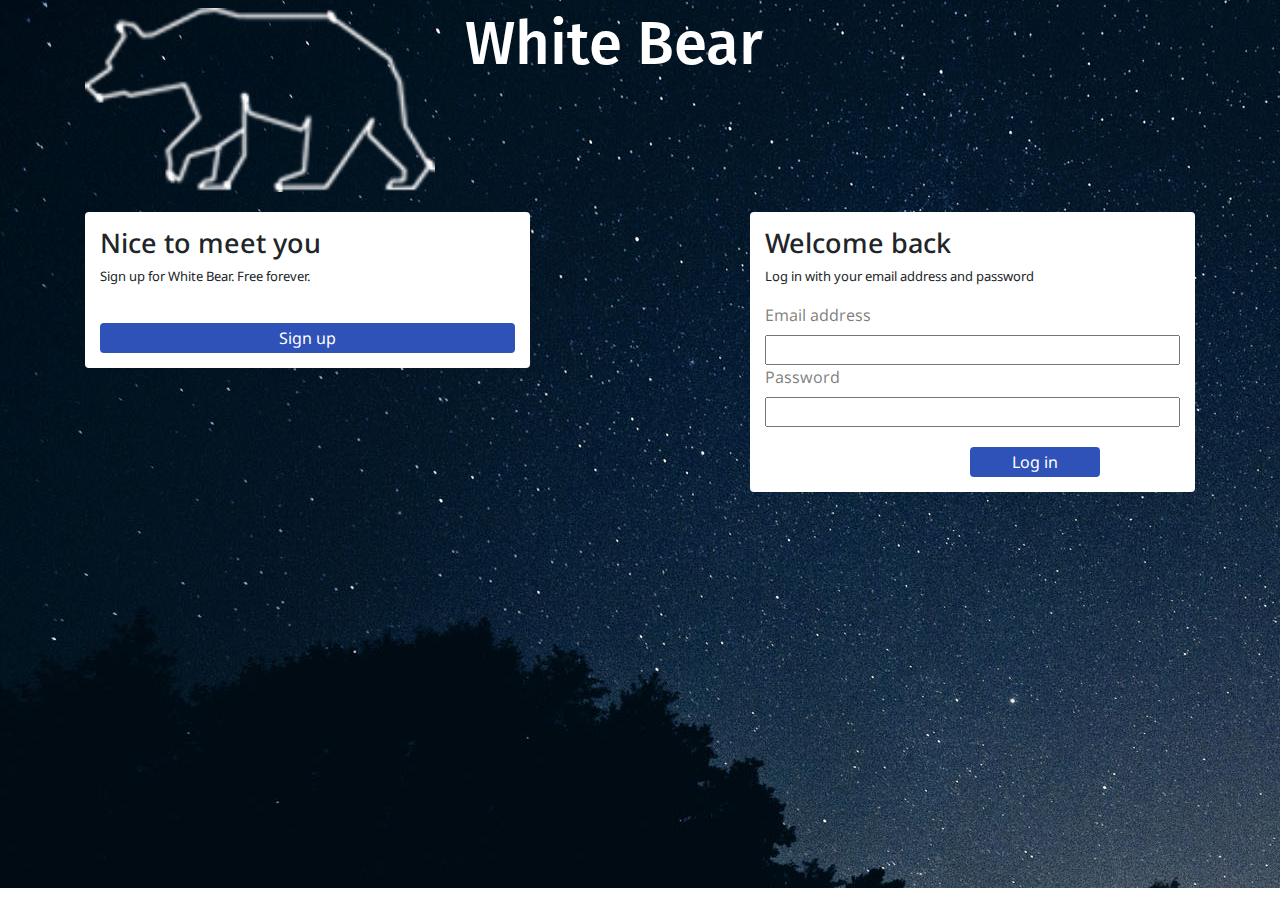
==== index.html @ d2edbe1b "initial commit" ====
<!DOCTYPE html>
<html lang="en">
  <head>
    <meta charset="UTF-8" />
    <meta name="viewport" content="width=device-width, initial-scale=1.0" />
    <title>White Bear</title>
    <link
      href="https://fonts.googleapis.com/css2?family=Fira+Sans:wght@500&family=Noto+Sans:wght@400;700&family=Noto+Serif&display=swap"
      rel="stylesheet"
    />
    <link rel="stylesheet" href="./style/dist.css" />
  </head>
  <body>
    <div id="landingContainer">
      <div class="container">
        <div class="row header mt-3">
          <img
            style="margin-top: 20px;"
            class="col-4"
            src="./assets/branding/logo-landing.png"
          />
          <h1
            class="col-6 title mt-4"
            style="font-size: 60px; margin-top: 20px; display: flex;"
          >
            White Bear
          </h1>
        </div>
        <div style="margin-top: 20px;" class="row mt-4">
          <div class="col-5">
            <div style="padding: 15px;" class="card p-3">
              <h2>Nice to meet you</h2>
              <div id="card1" class="d-flex flex-column">
                <p style="font-size: 13px;">
                  Sign up for White Bear. Free forever.
                </p>
                <button
                  style="margin-top: 20px;"
                  id="signUpButton"
                  class="btn btn-success"
                >
                  Sign up
                </button>
              </div>
              <div id="card2">
                <p class="text-primary" style="font-size: 13px;">
                  Lets get you signed up.
                </p>
                <form action="./create-answer.html" class="d-flex flex-column">
                  <div class="d-flex flex-column">
                    <label class="text-black-50">Email address</label>
                    <input type="email" />
                  </div>
                  <div class="d-flex flex-column">
                    <label class="text-black-50">Create a password</label>
                    <input type="password" />
                  </div>
                  <button
                    style="margin-top: 20px;"
                    type="submit"
                    class="btn btn-success mt-4"
                  >
                    Let's go!
                  </button>
                </form>
              </div>
            </div>
          </div>
          <div class="col-2"></div>
          <div class="col-5">
            <div style="padding: 15px;" class="card p-3">
              <h2>Welcome back</h2>
              <p style="font-size: 13px;">
                Log in with your email address and password
              </p>
              <form action="./create-answer.html" class="d-flex flex-column">
                <div class="d-flex flex-column">
                  <label class="text-black-50">Email address</label>
                  <input type="email" />
                </div>
                <div class="d-flex flex-column">
                  <label class="text-black-50">Password</label>
                  <input type="password" />
                </div>
                <button
                  type="submit"
                  style="width: 130px; margin-left: 205px; margin-top: 20px;"
                  class="btn btn-success mt-4"
                >
                  Log in
                </button>
              </form>
            </div>
          </div>
        </div>
      </div>
    </div>
    <script src="https://cdnjs.cloudflare.com/ajax/libs/jquery/3.5.1/jquery.min.js"></script>
    <script src="./main.js"></script>
  </body>
</html>
---- style/dist.css ----
@charset "UTF-8";
@import url("https://fonts.googleapis.com/css2?family=Fira+Sans:wght@500&family=Noto+Sans:wght@400;700&family=Noto+Serif&display=swap");
/*!
 * Bootstrap v4.4.1 (https://getbootstrap.com/)
 * Copyright 2011-2019 The Bootstrap Authors
 * Copyright 2011-2019 Twitter, Inc.
 * Licensed under MIT (https://github.com/twbs/bootstrap/blob/master/LICENSE)
 */
:root {
  --blue: #2f52b9;
  --indigo: #6610f2;
  --purple: #6f42c1;
  --pink: #e83e8c;
  --red: #a42443;
  --orange: #fd7e14;
  --yellow: #ffc107;
  --green: #28a745;
  --teal: #20c997;
  --cyan: #17a2b8;
  --white: #fff;
  --gray: #52535f;
  --gray-dark: #292a30;
  --primary: #52535f;
  --secondary: #3d3e47;
  --success: #2f52b9;
  --info: #17a2b8;
  --warning: #ffc107;
  --danger: #a42443;
  --light: #cccdd2;
  --dark: #292a30;
  --breakpoint-xs: 0;
  --breakpoint-sm: 576px;
  --breakpoint-md: 768px;
  --breakpoint-lg: 992px;
  --breakpoint-xl: 1200px;
  --font-family-sans-serif: "Noto Sans", sans-serif, "Apple Color Emoji", "Segoe UI Emoji", "Segoe UI Symbol", "Noto Color Emoji";
  --font-family-monospace: SFMono-Regular, Menlo, Monaco, Consolas, "Liberation Mono", "Courier New", monospace;
}

*,
*::before,
*::after {
  box-sizing: border-box;
}

html {
  font-family: sans-serif;
  line-height: 1.15;
  -webkit-text-size-adjust: 100%;
  -webkit-tap-highlight-color: rgba(0, 0, 0, 0);
}

article, aside, figcaption, figure, footer, header, hgroup, main, nav, section {
  display: block;
}

body {
  margin: 0;
  font-family: "Noto Sans", sans-serif, "Apple Color Emoji", "Segoe UI Emoji", "Segoe UI Symbol", "Noto Color Emoji";
  font-size: 1rem;
  font-weight: 400;
  line-height: 1.5;
  color: #212529;
  text-align: left;
  background-color: #fff;
}

[tabindex="-1"]:focus:not(:focus-visible) {
  outline: 0 !important;
}

hr {
  box-sizing: content-box;
  height: 0;
  overflow: visible;
}

h1, h2, h3, h4, h5, h6 {
  margin-top: 0;
  margin-bottom: 0.5rem;
}

p {
  margin-top: 0;
  margin-bottom: 1rem;
}

abbr[title],
abbr[data-original-title] {
  text-decoration: underline;
  text-decoration: underline dotted;
  cursor: help;
  border-bottom: 0;
  text-decoration-skip-ink: none;
}

address {
  margin-bottom: 1rem;
  font-style: normal;
  line-height: inherit;
}

ol,
ul,
dl {
  margin-top: 0;
  margin-bottom: 1rem;
}

ol ol,
ul ul,
ol ul,
ul ol {
  margin-bottom: 0;
}

dt {
  font-weight: 700;
}

dd {
  margin-bottom: 0.5rem;
  margin-left: 0;
}

blockquote {
  margin: 0 0 1rem;
}

b,
strong {
  font-weight: bolder;
}

small {
  font-size: 80%;
}

sub,
sup {
  position: relative;
  font-size: 75%;
  line-height: 0;
  vertical-align: baseline;
}

sub {
  bottom: -0.25em;
}

sup {
  top: -0.5em;
}

a {
  color: #52535f;
  text-decoration: none;
  background-color: transparent;
}
a:hover {
  color: #2f2f36;
  text-decoration: underline;
}

a:not([href]) {
  color: inherit;
  text-decoration: none;
}
a:not([href]):hover {
  color: inherit;
  text-decoration: none;
}

pre,
code,
kbd,
samp {
  font-family: SFMono-Regular, Menlo, Monaco, Consolas, "Liberation Mono", "Courier New", monospace;
  font-size: 1em;
}

pre {
  margin-top: 0;
  margin-bottom: 1rem;
  overflow: auto;
}

figure {
  margin: 0 0 1rem;
}

img {
  vertical-align: middle;
  border-style: none;
}

svg {
  overflow: hidden;
  vertical-align: middle;
}

table {
  border-collapse: collapse;
}

caption {
  padding-top: 0.75rem;
  padding-bottom: 0.75rem;
  color: #6c757d;
  text-align: left;
  caption-side: bottom;
}

th {
  text-align: inherit;
}

label {
  display: inline-block;
  margin-bottom: 0.5rem;
}

button {
  border-radius: 0;
}

button:focus {
  outline: 1px dotted;
  outline: 5px auto -webkit-focus-ring-color;
}

input,
button,
select,
optgroup,
textarea {
  margin: 0;
  font-family: inherit;
  font-size: inherit;
  line-height: inherit;
}

button,
input {
  overflow: visible;
}

button,
select {
  text-transform: none;
}

select {
  word-wrap: normal;
}

button,
[type=button],
[type=reset],
[type=submit] {
  -webkit-appearance: button;
}

button:not(:disabled),
[type=button]:not(:disabled),
[type=reset]:not(:disabled),
[type=submit]:not(:disabled) {
  cursor: pointer;
}

button::-moz-focus-inner,
[type=button]::-moz-focus-inner,
[type=reset]::-moz-focus-inner,
[type=submit]::-moz-focus-inner {
  padding: 0;
  border-style: none;
}

input[type=radio],
input[type=checkbox] {
  box-sizing: border-box;
  padding: 0;
}

input[type=date],
input[type=time],
input[type=datetime-local],
input[type=month] {
  -webkit-appearance: listbox;
}

textarea {
  overflow: auto;
  resize: vertical;
}

fieldset {
  min-width: 0;
  padding: 0;
  margin: 0;
  border: 0;
}

legend {
  display: block;
  width: 100%;
  max-width: 100%;
  padding: 0;
  margin-bottom: 0.5rem;
  font-size: 1.5rem;
  line-height: inherit;
  color: inherit;
  white-space: normal;
}

progress {
  vertical-align: baseline;
}

[type=number]::-webkit-inner-spin-button,
[type=number]::-webkit-outer-spin-button {
  height: auto;
}

[type=search] {
  outline-offset: -2px;
  -webkit-appearance: none;
}

[type=search]::-webkit-search-decoration {
  -webkit-appearance: none;
}

::-webkit-file-upload-button {
  font: inherit;
  -webkit-appearance: button;
}

output {
  display: inline-block;
}

summary {
  display: list-item;
  cursor: pointer;
}

template {
  display: none;
}

[hidden] {
  display: none !important;
}

h1, h2, h3, h4, h5, h6,
.h1, .h2, .h3, .h4, .h5, .h6 {
  margin-bottom: 0.5rem;
  font-weight: 500;
  line-height: 1.2;
}

h1, .h1 {
  font-size: 3.75rem;
}

h2, .h2 {
  font-size: 1.6875rem;
}

h3, .h3 {
  font-size: 1.25rem;
}

h4, .h4 {
  font-size: 1.25rem;
}

h5, .h5 {
  font-size: 1.25rem;
}

h6, .h6 {
  font-size: 1rem;
}

.lead {
  font-size: 1.25rem;
  font-weight: 300;
}

.display-1 {
  font-size: 6rem;
  font-weight: 300;
  line-height: 1.2;
}

.display-2 {
  font-size: 5.5rem;
  font-weight: 300;
  line-height: 1.2;
}

.display-3 {
  font-size: 4.5rem;
  font-weight: 300;
  line-height: 1.2;
}

.display-4 {
  font-size: 3.5rem;
  font-weight: 300;
  line-height: 1.2;
}

hr {
  margin-top: 1rem;
  margin-bottom: 1rem;
  border: 0;
  border-top: 1px solid rgba(0, 0, 0, 0.1);
}

small,
.small {
  font-size: 80%;
  font-weight: 400;
}

mark,
.mark {
  padding: 0.2em;
  background-color: #fcf8e3;
}

.list-unstyled {
  padding-left: 0;
  list-style: none;
}

.list-inline {
  padding-left: 0;
  list-style: none;
}

.list-inline-item {
  display: inline-block;
}
.list-inline-item:not(:last-child) {
  margin-right: 0.5rem;
}

.initialism {
  font-size: 90%;
  text-transform: uppercase;
}

.blockquote {
  margin-bottom: 1rem;
  font-size: 1.25rem;
}

.blockquote-footer {
  display: block;
  font-size: 80%;
  color: #6c757d;
}
.blockquote-footer::before {
  content: "— ";
}

.img-fluid {
  max-width: 100%;
  height: auto;
}

.img-thumbnail {
  padding: 0.25rem;
  background-color: #fff;
  border: 1px solid #dee2e6;
  border-radius: 0.25rem;
  max-width: 100%;
  height: auto;
}

.figure {
  display: inline-block;
}

.figure-img {
  margin-bottom: 0.5rem;
  line-height: 1;
}

.figure-caption {
  font-size: 90%;
  color: #6c757d;
}

code {
  font-size: 87.5%;
  color: #e83e8c;
  word-wrap: break-word;
}
a > code {
  color: inherit;
}

kbd {
  padding: 0.2rem 0.4rem;
  font-size: 87.5%;
  color: #fff;
  background-color: #212529;
  border-radius: 4;
}
kbd kbd {
  padding: 0;
  font-size: 100%;
  font-weight: 700;
}

pre {
  display: block;
  font-size: 87.5%;
  color: #212529;
}
pre code {
  font-size: inherit;
  color: inherit;
  word-break: normal;
}

.pre-scrollable {
  max-height: 340px;
  overflow-y: scroll;
}

.container {
  width: 100%;
  padding-right: 15px;
  padding-left: 15px;
  margin-right: auto;
  margin-left: auto;
}
@media (min-width: 576px) {
  .container {
    max-width: 540px;
  }
}
@media (min-width: 768px) {
  .container {
    max-width: 720px;
  }
}
@media (min-width: 992px) {
  .container {
    max-width: 960px;
  }
}
@media (min-width: 1200px) {
  .container {
    max-width: 1140px;
  }
}

.container-fluid, .container-xl, .container-lg, .container-md, .container-sm {
  width: 100%;
  padding-right: 15px;
  padding-left: 15px;
  margin-right: auto;
  margin-left: auto;
}

@media (min-width: 576px) {
  .container-sm, .container {
    max-width: 540px;
  }
}
@media (min-width: 768px) {
  .container-md, .container-sm, .container {
    max-width: 720px;
  }
}
@media (min-width: 992px) {
  .container-lg, .container-md, .container-sm, .container {
    max-width: 960px;
  }
}
@media (min-width: 1200px) {
  .container-xl, .container-lg, .container-md, .container-sm, .container {
    max-width: 1140px;
  }
}
.row {
  display: flex;
  flex-wrap: wrap;
  margin-right: -15px;
  margin-left: -15px;
}

.no-gutters {
  margin-right: 0;
  margin-left: 0;
}
.no-gutters > .col,
.no-gutters > [class*=col-] {
  padding-right: 0;
  padding-left: 0;
}

.col-xl,
.col-xl-auto, .col-xl-12, .col-xl-11, .col-xl-10, .col-xl-9, .col-xl-8, .col-xl-7, .col-xl-6, .col-xl-5, .col-xl-4, .col-xl-3, .col-xl-2, .col-xl-1, .col-lg,
.col-lg-auto, .col-lg-12, .col-lg-11, .col-lg-10, .col-lg-9, .col-lg-8, .col-lg-7, .col-lg-6, .col-lg-5, .col-lg-4, .col-lg-3, .col-lg-2, .col-lg-1, .col-md,
.col-md-auto, .col-md-12, .col-md-11, .col-md-10, .col-md-9, .col-md-8, .col-md-7, .col-md-6, .col-md-5, .col-md-4, .col-md-3, .col-md-2, .col-md-1, .col-sm,
.col-sm-auto, .col-sm-12, .col-sm-11, .col-sm-10, .col-sm-9, .col-sm-8, .col-sm-7, .col-sm-6, .col-sm-5, .col-sm-4, .col-sm-3, .col-sm-2, .col-sm-1, .col,
.col-auto, .col-12, .col-11, .col-10, .col-9, .col-8, .col-7, .col-6, .col-5, .col-4, .col-3, .col-2, .col-1 {
  position: relative;
  width: 100%;
  padding-right: 15px;
  padding-left: 15px;
}

.col {
  flex-basis: 0;
  flex-grow: 1;
  max-width: 100%;
}

.row-cols-1 > * {
  flex: 0 0 100%;
  max-width: 100%;
}

.row-cols-2 > * {
  flex: 0 0 50%;
  max-width: 50%;
}

.row-cols-3 > * {
  flex: 0 0 33.3333333333%;
  max-width: 33.3333333333%;
}

.row-cols-4 > * {
  flex: 0 0 25%;
  max-width: 25%;
}

.row-cols-5 > * {
  flex: 0 0 20%;
  max-width: 20%;
}

.row-cols-6 > * {
  flex: 0 0 16.6666666667%;
  max-width: 16.6666666667%;
}

.col-auto {
  flex: 0 0 auto;
  width: auto;
  max-width: 100%;
}

.col-1 {
  flex: 0 0 8.3333333333%;
  max-width: 8.3333333333%;
}

.col-2 {
  flex: 0 0 16.6666666667%;
  max-width: 16.6666666667%;
}

.col-3 {
  flex: 0 0 25%;
  max-width: 25%;
}

.col-4 {
  flex: 0 0 33.3333333333%;
  max-width: 33.3333333333%;
}

.col-5 {
  flex: 0 0 41.6666666667%;
  max-width: 41.6666666667%;
}

.col-6 {
  flex: 0 0 50%;
  max-width: 50%;
}

.col-7 {
  flex: 0 0 58.3333333333%;
  max-width: 58.3333333333%;
}

.col-8 {
  flex: 0 0 66.6666666667%;
  max-width: 66.6666666667%;
}

.col-9 {
  flex: 0 0 75%;
  max-width: 75%;
}

.col-10 {
  flex: 0 0 83.3333333333%;
  max-width: 83.3333333333%;
}

.col-11 {
  flex: 0 0 91.6666666667%;
  max-width: 91.6666666667%;
}

.col-12 {
  flex: 0 0 100%;
  max-width: 100%;
}

.order-first {
  order: -1;
}

.order-last {
  order: 13;
}

.order-0 {
  order: 0;
}

.order-1 {
  order: 1;
}

.order-2 {
  order: 2;
}

.order-3 {
  order: 3;
}

.order-4 {
  order: 4;
}

.order-5 {
  order: 5;
}

.order-6 {
  order: 6;
}

.order-7 {
  order: 7;
}

.order-8 {
  order: 8;
}

.order-9 {
  order: 9;
}

.order-10 {
  order: 10;
}

.order-11 {
  order: 11;
}

.order-12 {
  order: 12;
}

.offset-1 {
  margin-left: 8.3333333333%;
}

.offset-2 {
  margin-left: 16.6666666667%;
}

.offset-3 {
  margin-left: 25%;
}

.offset-4 {
  margin-left: 33.3333333333%;
}

.offset-5 {
  margin-left: 41.6666666667%;
}

.offset-6 {
  margin-left: 50%;
}

.offset-7 {
  margin-left: 58.3333333333%;
}

.offset-8 {
  margin-left: 66.6666666667%;
}

.offset-9 {
  margin-left: 75%;
}

.offset-10 {
  margin-left: 83.3333333333%;
}

.offset-11 {
  margin-left: 91.6666666667%;
}

@media (min-width: 576px) {
  .col-sm {
    flex-basis: 0;
    flex-grow: 1;
    max-width: 100%;
  }

  .row-cols-sm-1 > * {
    flex: 0 0 100%;
    max-width: 100%;
  }

  .row-cols-sm-2 > * {
    flex: 0 0 50%;
    max-width: 50%;
  }

  .row-cols-sm-3 > * {
    flex: 0 0 33.3333333333%;
    max-width: 33.3333333333%;
  }

  .row-cols-sm-4 > * {
    flex: 0 0 25%;
    max-width: 25%;
  }

  .row-cols-sm-5 > * {
    flex: 0 0 20%;
    max-width: 20%;
  }

  .row-cols-sm-6 > * {
    flex: 0 0 16.6666666667%;
    max-width: 16.6666666667%;
  }

  .col-sm-auto {
    flex: 0 0 auto;
    width: auto;
    max-width: 100%;
  }

  .col-sm-1 {
    flex: 0 0 8.3333333333%;
    max-width: 8.3333333333%;
  }

  .col-sm-2 {
    flex: 0 0 16.6666666667%;
    max-width: 16.6666666667%;
  }

  .col-sm-3 {
    flex: 0 0 25%;
    max-width: 25%;
  }

  .col-sm-4 {
    flex: 0 0 33.3333333333%;
    max-width: 33.3333333333%;
  }

  .col-sm-5 {
    flex: 0 0 41.6666666667%;
    max-width: 41.6666666667%;
  }

  .col-sm-6 {
    flex: 0 0 50%;
    max-width: 50%;
  }

  .col-sm-7 {
    flex: 0 0 58.3333333333%;
    max-width: 58.3333333333%;
  }

  .col-sm-8 {
    flex: 0 0 66.6666666667%;
    max-width: 66.6666666667%;
  }

  .col-sm-9 {
    flex: 0 0 75%;
    max-width: 75%;
  }

  .col-sm-10 {
    flex: 0 0 83.3333333333%;
    max-width: 83.3333333333%;
  }

  .col-sm-11 {
    flex: 0 0 91.6666666667%;
    max-width: 91.6666666667%;
  }

  .col-sm-12 {
    flex: 0 0 100%;
    max-width: 100%;
  }

  .order-sm-first {
    order: -1;
  }

  .order-sm-last {
    order: 13;
  }

  .order-sm-0 {
    order: 0;
  }

  .order-sm-1 {
    order: 1;
  }

  .order-sm-2 {
    order: 2;
  }

  .order-sm-3 {
    order: 3;
  }

  .order-sm-4 {
    order: 4;
  }

  .order-sm-5 {
    order: 5;
  }

  .order-sm-6 {
    order: 6;
  }

  .order-sm-7 {
    order: 7;
  }

  .order-sm-8 {
    order: 8;
  }

  .order-sm-9 {
    order: 9;
  }

  .order-sm-10 {
    order: 10;
  }

  .order-sm-11 {
    order: 11;
  }

  .order-sm-12 {
    order: 12;
  }

  .offset-sm-0 {
    margin-left: 0;
  }

  .offset-sm-1 {
    margin-left: 8.3333333333%;
  }

  .offset-sm-2 {
    margin-left: 16.6666666667%;
  }

  .offset-sm-3 {
    margin-left: 25%;
  }

  .offset-sm-4 {
    margin-left: 33.3333333333%;
  }

  .offset-sm-5 {
    margin-left: 41.6666666667%;
  }

  .offset-sm-6 {
    margin-left: 50%;
  }

  .offset-sm-7 {
    margin-left: 58.3333333333%;
  }

  .offset-sm-8 {
    margin-left: 66.6666666667%;
  }

  .offset-sm-9 {
    margin-left: 75%;
  }

  .offset-sm-10 {
    margin-left: 83.3333333333%;
  }

  .offset-sm-11 {
    margin-left: 91.6666666667%;
  }
}
@media (min-width: 768px) {
  .col-md {
    flex-basis: 0;
    flex-grow: 1;
    max-width: 100%;
  }

  .row-cols-md-1 > * {
    flex: 0 0 100%;
    max-width: 100%;
  }

  .row-cols-md-2 > * {
    flex: 0 0 50%;
    max-width: 50%;
  }

  .row-cols-md-3 > * {
    flex: 0 0 33.3333333333%;
    max-width: 33.3333333333%;
  }

  .row-cols-md-4 > * {
    flex: 0 0 25%;
    max-width: 25%;
  }

  .row-cols-md-5 > * {
    flex: 0 0 20%;
    max-width: 20%;
  }

  .row-cols-md-6 > * {
    flex: 0 0 16.6666666667%;
    max-width: 16.6666666667%;
  }

  .col-md-auto {
    flex: 0 0 auto;
    width: auto;
    max-width: 100%;
  }

  .col-md-1 {
    flex: 0 0 8.3333333333%;
    max-width: 8.3333333333%;
  }

  .col-md-2 {
    flex: 0 0 16.6666666667%;
    max-width: 16.6666666667%;
  }

  .col-md-3 {
    flex: 0 0 25%;
    max-width: 25%;
  }

  .col-md-4 {
    flex: 0 0 33.3333333333%;
    max-width: 33.3333333333%;
  }

  .col-md-5 {
    flex: 0 0 41.6666666667%;
    max-width: 41.6666666667%;
  }

  .col-md-6 {
    flex: 0 0 50%;
    max-width: 50%;
  }

  .col-md-7 {
    flex: 0 0 58.3333333333%;
    max-width: 58.3333333333%;
  }

  .col-md-8 {
    flex: 0 0 66.6666666667%;
    max-width: 66.6666666667%;
  }

  .col-md-9 {
    flex: 0 0 75%;
    max-width: 75%;
  }

  .col-md-10 {
    flex: 0 0 83.3333333333%;
    max-width: 83.3333333333%;
  }

  .col-md-11 {
    flex: 0 0 91.6666666667%;
    max-width: 91.6666666667%;
  }

  .col-md-12 {
    flex: 0 0 100%;
    max-width: 100%;
  }

  .order-md-first {
    order: -1;
  }

  .order-md-last {
    order: 13;
  }

  .order-md-0 {
    order: 0;
  }

  .order-md-1 {
    order: 1;
  }

  .order-md-2 {
    order: 2;
  }

  .order-md-3 {
    order: 3;
  }

  .order-md-4 {
    order: 4;
  }

  .order-md-5 {
    order: 5;
  }

  .order-md-6 {
    order: 6;
  }

  .order-md-7 {
    order: 7;
  }

  .order-md-8 {
    order: 8;
  }

  .order-md-9 {
    order: 9;
  }

  .order-md-10 {
    order: 10;
  }

  .order-md-11 {
    order: 11;
  }

  .order-md-12 {
    order: 12;
  }

  .offset-md-0 {
    margin-left: 0;
  }

  .offset-md-1 {
    margin-left: 8.3333333333%;
  }

  .offset-md-2 {
    margin-left: 16.6666666667%;
  }

  .offset-md-3 {
    margin-left: 25%;
  }

  .offset-md-4 {
    margin-left: 33.3333333333%;
  }

  .offset-md-5 {
    margin-left: 41.6666666667%;
  }

  .offset-md-6 {
    margin-left: 50%;
  }

  .offset-md-7 {
    margin-left: 58.3333333333%;
  }

  .offset-md-8 {
    margin-left: 66.6666666667%;
  }

  .offset-md-9 {
    margin-left: 75%;
  }

  .offset-md-10 {
    margin-left: 83.3333333333%;
  }

  .offset-md-11 {
    margin-left: 91.6666666667%;
  }
}
@media (min-width: 992px) {
  .col-lg {
    flex-basis: 0;
    flex-grow: 1;
    max-width: 100%;
  }

  .row-cols-lg-1 > * {
    flex: 0 0 100%;
    max-width: 100%;
  }

  .row-cols-lg-2 > * {
    flex: 0 0 50%;
    max-width: 50%;
  }

  .row-cols-lg-3 > * {
    flex: 0 0 33.3333333333%;
    max-width: 33.3333333333%;
  }

  .row-cols-lg-4 > * {
    flex: 0 0 25%;
    max-width: 25%;
  }

  .row-cols-lg-5 > * {
    flex: 0 0 20%;
    max-width: 20%;
  }

  .row-cols-lg-6 > * {
    flex: 0 0 16.6666666667%;
    max-width: 16.6666666667%;
  }

  .col-lg-auto {
    flex: 0 0 auto;
    width: auto;
    max-width: 100%;
  }

  .col-lg-1 {
    flex: 0 0 8.3333333333%;
    max-width: 8.3333333333%;
  }

  .col-lg-2 {
    flex: 0 0 16.6666666667%;
    max-width: 16.6666666667%;
  }

  .col-lg-3 {
    flex: 0 0 25%;
    max-width: 25%;
  }

  .col-lg-4 {
    flex: 0 0 33.3333333333%;
    max-width: 33.3333333333%;
  }

  .col-lg-5 {
    flex: 0 0 41.6666666667%;
    max-width: 41.6666666667%;
  }

  .col-lg-6 {
    flex: 0 0 50%;
    max-width: 50%;
  }

  .col-lg-7 {
    flex: 0 0 58.3333333333%;
    max-width: 58.3333333333%;
  }

  .col-lg-8 {
    flex: 0 0 66.6666666667%;
    max-width: 66.6666666667%;
  }

  .col-lg-9 {
    flex: 0 0 75%;
    max-width: 75%;
  }

  .col-lg-10 {
    flex: 0 0 83.3333333333%;
    max-width: 83.3333333333%;
  }

  .col-lg-11 {
    flex: 0 0 91.6666666667%;
    max-width: 91.6666666667%;
  }

  .col-lg-12 {
    flex: 0 0 100%;
    max-width: 100%;
  }

  .order-lg-first {
    order: -1;
  }

  .order-lg-last {
    order: 13;
  }

  .order-lg-0 {
    order: 0;
  }

  .order-lg-1 {
    order: 1;
  }

  .order-lg-2 {
    order: 2;
  }

  .order-lg-3 {
    order: 3;
  }

  .order-lg-4 {
    order: 4;
  }

  .order-lg-5 {
    order: 5;
  }

  .order-lg-6 {
    order: 6;
  }

  .order-lg-7 {
    order: 7;
  }

  .order-lg-8 {
    order: 8;
  }

  .order-lg-9 {
    order: 9;
  }

  .order-lg-10 {
    order: 10;
  }

  .order-lg-11 {
    order: 11;
  }

  .order-lg-12 {
    order: 12;
  }

  .offset-lg-0 {
    margin-left: 0;
  }

  .offset-lg-1 {
    margin-left: 8.3333333333%;
  }

  .offset-lg-2 {
    margin-left: 16.6666666667%;
  }

  .offset-lg-3 {
    margin-left: 25%;
  }

  .offset-lg-4 {
    margin-left: 33.3333333333%;
  }

  .offset-lg-5 {
    margin-left: 41.6666666667%;
  }

  .offset-lg-6 {
    margin-left: 50%;
  }

  .offset-lg-7 {
    margin-left: 58.3333333333%;
  }

  .offset-lg-8 {
    margin-left: 66.6666666667%;
  }

  .offset-lg-9 {
    margin-left: 75%;
  }

  .offset-lg-10 {
    margin-left: 83.3333333333%;
  }

  .offset-lg-11 {
    margin-left: 91.6666666667%;
  }
}
@media (min-width: 1200px) {
  .col-xl {
    flex-basis: 0;
    flex-grow: 1;
    max-width: 100%;
  }

  .row-cols-xl-1 > * {
    flex: 0 0 100%;
    max-width: 100%;
  }

  .row-cols-xl-2 > * {
    flex: 0 0 50%;
    max-width: 50%;
  }

  .row-cols-xl-3 > * {
    flex: 0 0 33.3333333333%;
    max-width: 33.3333333333%;
  }

  .row-cols-xl-4 > * {
    flex: 0 0 25%;
    max-width: 25%;
  }

  .row-cols-xl-5 > * {
    flex: 0 0 20%;
    max-width: 20%;
  }

  .row-cols-xl-6 > * {
    flex: 0 0 16.6666666667%;
    max-width: 16.6666666667%;
  }

  .col-xl-auto {
    flex: 0 0 auto;
    width: auto;
    max-width: 100%;
  }

  .col-xl-1 {
    flex: 0 0 8.3333333333%;
    max-width: 8.3333333333%;
  }

  .col-xl-2 {
    flex: 0 0 16.6666666667%;
    max-width: 16.6666666667%;
  }

  .col-xl-3 {
    flex: 0 0 25%;
    max-width: 25%;
  }

  .col-xl-4 {
    flex: 0 0 33.3333333333%;
    max-width: 33.3333333333%;
  }

  .col-xl-5 {
    flex: 0 0 41.6666666667%;
    max-width: 41.6666666667%;
  }

  .col-xl-6 {
    flex: 0 0 50%;
    max-width: 50%;
  }

  .col-xl-7 {
    flex: 0 0 58.3333333333%;
    max-width: 58.3333333333%;
  }

  .col-xl-8 {
    flex: 0 0 66.6666666667%;
    max-width: 66.6666666667%;
  }

  .col-xl-9 {
    flex: 0 0 75%;
    max-width: 75%;
  }

  .col-xl-10 {
    flex: 0 0 83.3333333333%;
    max-width: 83.3333333333%;
  }

  .col-xl-11 {
    flex: 0 0 91.6666666667%;
    max-width: 91.6666666667%;
  }

  .col-xl-12 {
    flex: 0 0 100%;
    max-width: 100%;
  }

  .order-xl-first {
    order: -1;
  }

  .order-xl-last {
    order: 13;
  }

  .order-xl-0 {
    order: 0;
  }

  .order-xl-1 {
    order: 1;
  }

  .order-xl-2 {
    order: 2;
  }

  .order-xl-3 {
    order: 3;
  }

  .order-xl-4 {
    order: 4;
  }

  .order-xl-5 {
    order: 5;
  }

  .order-xl-6 {
    order: 6;
  }

  .order-xl-7 {
    order: 7;
  }

  .order-xl-8 {
    order: 8;
  }

  .order-xl-9 {
    order: 9;
  }

  .order-xl-10 {
    order: 10;
  }

  .order-xl-11 {
    order: 11;
  }

  .order-xl-12 {
    order: 12;
  }

  .offset-xl-0 {
    margin-left: 0;
  }

  .offset-xl-1 {
    margin-left: 8.3333333333%;
  }

  .offset-xl-2 {
    margin-left: 16.6666666667%;
  }

  .offset-xl-3 {
    margin-left: 25%;
  }

  .offset-xl-4 {
    margin-left: 33.3333333333%;
  }

  .offset-xl-5 {
    margin-left: 41.6666666667%;
  }

  .offset-xl-6 {
    margin-left: 50%;
  }

  .offset-xl-7 {
    margin-left: 58.3333333333%;
  }

  .offset-xl-8 {
    margin-left: 66.6666666667%;
  }

  .offset-xl-9 {
    margin-left: 75%;
  }

  .offset-xl-10 {
    margin-left: 83.3333333333%;
  }

  .offset-xl-11 {
    margin-left: 91.6666666667%;
  }
}
.table {
  width: 100%;
  margin-bottom: 1rem;
  color: #212529;
}
.table th,
.table td {
  padding: 0.75rem;
  vertical-align: top;
  border-top: 1px solid #dee2e6;
}
.table thead th {
  vertical-align: bottom;
  border-bottom: 2px solid #dee2e6;
}
.table tbody + tbody {
  border-top: 2px solid #dee2e6;
}

.table-sm th,
.table-sm td {
  padding: 0.3rem;
}

.table-bordered {
  border: 1px solid #dee2e6;
}
.table-bordered th,
.table-bordered td {
  border: 1px solid #dee2e6;
}
.table-bordered thead th,
.table-bordered thead td {
  border-bottom-width: 2px;
}

.table-borderless th,
.table-borderless td,
.table-borderless thead th,
.table-borderless tbody + tbody {
  border: 0;
}

.table-striped tbody tr:nth-of-type(odd) {
  background-color: rgba(0, 0, 0, 0.05);
}

.table-hover tbody tr:hover {
  color: #212529;
  background-color: rgba(0, 0, 0, 0.075);
}

.table-primary,
.table-primary > th,
.table-primary > td {
  background-color: #cfcfd2;
}
.table-primary th,
.table-primary td,
.table-primary thead th,
.table-primary tbody + tbody {
  border-color: #a5a6ac;
}

.table-hover .table-primary:hover {
  background-color: #c2c2c6;
}
.table-hover .table-primary:hover > td,
.table-hover .table-primary:hover > th {
  background-color: #c2c2c6;
}

.table-secondary,
.table-secondary > th,
.table-secondary > td {
  background-color: #c9c9cb;
}
.table-secondary th,
.table-secondary td,
.table-secondary thead th,
.table-secondary tbody + tbody {
  border-color: #9a9b9f;
}

.table-hover .table-secondary:hover {
  background-color: #bcbcbe;
}
.table-hover .table-secondary:hover > td,
.table-hover .table-secondary:hover > th {
  background-color: #bcbcbe;
}

.table-success,
.table-success > th,
.table-success > td {
  background-color: #c5cfeb;
}
.table-success th,
.table-success td,
.table-success thead th,
.table-success tbody + tbody {
  border-color: #93a5db;
}

.table-hover .table-success:hover {
  background-color: #b2bfe4;
}
.table-hover .table-success:hover > td,
.table-hover .table-success:hover > th {
  background-color: #b2bfe4;
}

.table-info,
.table-info > th,
.table-info > td {
  background-color: #bee5eb;
}
.table-info th,
.table-info td,
.table-info thead th,
.table-info tbody + tbody {
  border-color: #86cfda;
}

.table-hover .table-info:hover {
  background-color: #abdde5;
}
.table-hover .table-info:hover > td,
.table-hover .table-info:hover > th {
  background-color: #abdde5;
}

.table-warning,
.table-warning > th,
.table-warning > td {
  background-color: #ffeeba;
}
.table-warning th,
.table-warning td,
.table-warning thead th,
.table-warning tbody + tbody {
  border-color: #ffdf7e;
}

.table-hover .table-warning:hover {
  background-color: #ffe8a1;
}
.table-hover .table-warning:hover > td,
.table-hover .table-warning:hover > th {
  background-color: #ffe8a1;
}

.table-danger,
.table-danger > th,
.table-danger > td {
  background-color: #e6c2ca;
}
.table-danger th,
.table-danger td,
.table-danger thead th,
.table-danger tbody + tbody {
  border-color: #d08d9d;
}

.table-hover .table-danger:hover {
  background-color: #dfb0ba;
}
.table-hover .table-danger:hover > td,
.table-hover .table-danger:hover > th {
  background-color: #dfb0ba;
}

.table-light,
.table-light > th,
.table-light > td {
  background-color: #f1f1f2;
}
.table-light th,
.table-light td,
.table-light thead th,
.table-light tbody + tbody {
  border-color: #e4e5e8;
}

.table-hover .table-light:hover {
  background-color: #e4e4e6;
}
.table-hover .table-light:hover > td,
.table-hover .table-light:hover > th {
  background-color: #e4e4e6;
}

.table-dark,
.table-dark > th,
.table-dark > td {
  background-color: #c3c3c5;
}
.table-dark th,
.table-dark td,
.table-dark thead th,
.table-dark tbody + tbody {
  border-color: #909093;
}

.table-hover .table-dark:hover {
  background-color: #b6b6b8;
}
.table-hover .table-dark:hover > td,
.table-hover .table-dark:hover > th {
  background-color: #b6b6b8;
}

.table-active,
.table-active > th,
.table-active > td {
  background-color: rgba(0, 0, 0, 0.075);
}

.table-hover .table-active:hover {
  background-color: rgba(0, 0, 0, 0.075);
}
.table-hover .table-active:hover > td,
.table-hover .table-active:hover > th {
  background-color: rgba(0, 0, 0, 0.075);
}

.table .thead-dark th {
  color: #fff;
  background-color: #343a40;
  border-color: #454d55;
}
.table .thead-light th {
  color: #495057;
  background-color: #e9ecef;
  border-color: #dee2e6;
}

.table-dark {
  color: #fff;
  background-color: #343a40;
}
.table-dark th,
.table-dark td,
.table-dark thead th {
  border-color: #454d55;
}
.table-dark.table-bordered {
  border: 0;
}
.table-dark.table-striped tbody tr:nth-of-type(odd) {
  background-color: rgba(255, 255, 255, 0.05);
}
.table-dark.table-hover tbody tr:hover {
  color: #fff;
  background-color: rgba(255, 255, 255, 0.075);
}

@media (max-width: 575.98px) {
  .table-responsive-sm {
    display: block;
    width: 100%;
    overflow-x: auto;
    -webkit-overflow-scrolling: touch;
  }
  .table-responsive-sm > .table-bordered {
    border: 0;
  }
}
@media (max-width: 767.98px) {
  .table-responsive-md {
    display: block;
    width: 100%;
    overflow-x: auto;
    -webkit-overflow-scrolling: touch;
  }
  .table-responsive-md > .table-bordered {
    border: 0;
  }
}
@media (max-width: 991.98px) {
  .table-responsive-lg {
    display: block;
    width: 100%;
    overflow-x: auto;
    -webkit-overflow-scrolling: touch;
  }
  .table-responsive-lg > .table-bordered {
    border: 0;
  }
}
@media (max-width: 1199.98px) {
  .table-responsive-xl {
    display: block;
    width: 100%;
    overflow-x: auto;
    -webkit-overflow-scrolling: touch;
  }
  .table-responsive-xl > .table-bordered {
    border: 0;
  }
}
.table-responsive {
  display: block;
  width: 100%;
  overflow-x: auto;
  -webkit-overflow-scrolling: touch;
}
.table-responsive > .table-bordered {
  border: 0;
}

.form-control {
  display: block;
  width: 100%;
  height: calc(1.5em + 0.75rem + 2px);
  padding: 8 16;
  font-size: 1rem;
  font-weight: 400;
  line-height: 1.5;
  color: #495057;
  background-color: #fff;
  background-clip: padding-box;
  border: 2px solid #52535f;
  border-radius: 0.25rem;
  transition: border-color 0.15s ease-in-out, box-shadow 0.15s ease-in-out;
}
@media (prefers-reduced-motion: reduce) {
  .form-control {
    transition: none;
  }
}
.form-control::-ms-expand {
  background-color: transparent;
  border: 0;
}
.form-control:-moz-focusring {
  color: transparent;
  text-shadow: 0 0 0 #495057;
}
.form-control:focus {
  color: #495057;
  background-color: #fff;
  border-color: #80bdff;
  outline: 0;
  box-shadow: 0 0 0 0.2rem rgba(0, 123, 255, 0.25);
}
.form-control::placeholder {
  color: #6c757d;
  opacity: 1;
}
.form-control:disabled, .form-control[readonly] {
  background-color: #e9ecef;
  opacity: 1;
}

select.form-control:focus::-ms-value {
  color: #495057;
  background-color: #fff;
}

.form-control-file,
.form-control-range {
  display: block;
  width: 100%;
}

.col-form-label {
  padding-top: 10px;
  padding-bottom: 10px;
  margin-bottom: 0;
  font-size: inherit;
  line-height: 1.5;
}

.col-form-label-lg {
  padding-top: 10px;
  padding-bottom: 10px;
  font-size: 1.25rem;
  line-height: 1.5;
}

.col-form-label-sm {
  padding-top: 6px;
  padding-bottom: 6px;
  font-size: 0.875rem;
  line-height: 1.5;
}

.form-control-plaintext {
  display: block;
  width: 100%;
  padding: 8 0;
  margin-bottom: 0;
  font-size: 1rem;
  line-height: 1.5;
  color: #212529;
  background-color: transparent;
  border: solid transparent;
  border-width: 2px 0;
}
.form-control-plaintext.form-control-sm, .form-control-plaintext.form-control-lg {
  padding-right: 0;
  padding-left: 0;
}

.form-control-sm {
  height: calc(1.5em + 0.5rem + 2px);
  padding: 4 16;
  font-size: 0.875rem;
  line-height: 1.5;
  border-radius: 0.2rem;
}

.form-control-lg {
  height: calc(1.5em + 1rem + 2px);
  padding: 8 32;
  font-size: 1.25rem;
  line-height: 1.5;
  border-radius: 0.3rem;
}

select.form-control[size], select.form-control[multiple] {
  height: auto;
}

textarea.form-control {
  height: auto;
}

.form-group {
  margin-bottom: 1rem;
}

.form-text {
  display: block;
  margin-top: 0.25rem;
}

.form-row {
  display: flex;
  flex-wrap: wrap;
  margin-right: -5px;
  margin-left: -5px;
}
.form-row > .col,
.form-row > [class*=col-] {
  padding-right: 5px;
  padding-left: 5px;
}

.form-check {
  position: relative;
  display: block;
  padding-left: 1.25rem;
}

.form-check-input {
  position: absolute;
  margin-top: 0.3rem;
  margin-left: -1.25rem;
}
.form-check-input[disabled] ~ .form-check-label, .form-check-input:disabled ~ .form-check-label {
  color: #6c757d;
}

.form-check-label {
  margin-bottom: 0;
}

.form-check-inline {
  display: inline-flex;
  align-items: center;
  padding-left: 0;
  margin-right: 0.75rem;
}
.form-check-inline .form-check-input {
  position: static;
  margin-top: 0;
  margin-right: 0.3125rem;
  margin-left: 0;
}

.valid-feedback {
  display: none;
  width: 100%;
  margin-top: 0.25rem;
  font-size: 80%;
  color: #28a745;
}

.valid-tooltip {
  position: absolute;
  top: 100%;
  z-index: 5;
  display: none;
  max-width: 100%;
  padding: 0.25rem 0.5rem;
  margin-top: 0.1rem;
  font-size: 0.875rem;
  line-height: 1.5;
  color: #fff;
  background-color: rgba(40, 167, 69, 0.9);
  border-radius: 0.25rem;
}

.was-validated :valid ~ .valid-feedback,
.was-validated :valid ~ .valid-tooltip,
.is-valid ~ .valid-feedback,
.is-valid ~ .valid-tooltip {
  display: block;
}

.was-validated .form-control:valid, .form-control.is-valid {
  border-color: #28a745;
  padding-right: calc(1.5em + 0.75rem);
  background-image: url("data:image/svg+xml,%3csvg xmlns='http://www.w3.org/2000/svg' width='8' height='8' viewBox='0 0 8 8'%3e%3cpath fill='%2328a745' d='M2.3 6.73L.6 4.53c-.4-1.04.46-1.4 1.1-.8l1.1 1.4 3.4-3.8c.6-.63 1.6-.27 1.2.7l-4 4.6c-.43.5-.8.4-1.1.1z'/%3e%3c/svg%3e");
  background-repeat: no-repeat;
  background-position: right calc(0.375em + 0.1875rem) center;
  background-size: calc(0.75em + 0.375rem) calc(0.75em + 0.375rem);
}
.was-validated .form-control:valid:focus, .form-control.is-valid:focus {
  border-color: #28a745;
  box-shadow: 0 0 0 0.2rem rgba(40, 167, 69, 0.25);
}

.was-validated textarea.form-control:valid, textarea.form-control.is-valid {
  padding-right: calc(1.5em + 0.75rem);
  background-position: top calc(0.375em + 0.1875rem) right calc(0.375em + 0.1875rem);
}

.was-validated .custom-select:valid, .custom-select.is-valid {
  border-color: #28a745;
  padding-right: calc(0.75em + 2.3125rem);
  background: url("data:image/svg+xml,%3csvg xmlns='http://www.w3.org/2000/svg' width='4' height='5' viewBox='0 0 4 5'%3e%3cpath fill='%23343a40' d='M2 0L0 2h4zm0 5L0 3h4z'/%3e%3c/svg%3e") no-repeat right 0.75rem center/8px 10px, url("data:image/svg+xml,%3csvg xmlns='http://www.w3.org/2000/svg' width='8' height='8' viewBox='0 0 8 8'%3e%3cpath fill='%2328a745' d='M2.3 6.73L.6 4.53c-.4-1.04.46-1.4 1.1-.8l1.1 1.4 3.4-3.8c.6-.63 1.6-.27 1.2.7l-4 4.6c-.43.5-.8.4-1.1.1z'/%3e%3c/svg%3e") #fff no-repeat center right 1.75rem/calc(0.75em + 0.375rem) calc(0.75em + 0.375rem);
}
.was-validated .custom-select:valid:focus, .custom-select.is-valid:focus {
  border-color: #28a745;
  box-shadow: 0 0 0 0.2rem rgba(40, 167, 69, 0.25);
}

.was-validated .form-check-input:valid ~ .form-check-label, .form-check-input.is-valid ~ .form-check-label {
  color: #28a745;
}
.was-validated .form-check-input:valid ~ .valid-feedback,
.was-validated .form-check-input:valid ~ .valid-tooltip, .form-check-input.is-valid ~ .valid-feedback,
.form-check-input.is-valid ~ .valid-tooltip {
  display: block;
}

.was-validated .custom-control-input:valid ~ .custom-control-label, .custom-control-input.is-valid ~ .custom-control-label {
  color: #28a745;
}
.was-validated .custom-control-input:valid ~ .custom-control-label::before, .custom-control-input.is-valid ~ .custom-control-label::before {
  border-color: #28a745;
}
.was-validated .custom-control-input:valid:checked ~ .custom-control-label::before, .custom-control-input.is-valid:checked ~ .custom-control-label::before {
  border-color: #34ce57;
  background-color: #34ce57;
}
.was-validated .custom-control-input:valid:focus ~ .custom-control-label::before, .custom-control-input.is-valid:focus ~ .custom-control-label::before {
  box-shadow: 0 0 0 0.2rem rgba(40, 167, 69, 0.25);
}
.was-validated .custom-control-input:valid:focus:not(:checked) ~ .custom-control-label::before, .custom-control-input.is-valid:focus:not(:checked) ~ .custom-control-label::before {
  border-color: #28a745;
}

.was-validated .custom-file-input:valid ~ .custom-file-label, .custom-file-input.is-valid ~ .custom-file-label {
  border-color: #28a745;
}
.was-validated .custom-file-input:valid:focus ~ .custom-file-label, .custom-file-input.is-valid:focus ~ .custom-file-label {
  border-color: #28a745;
  box-shadow: 0 0 0 0.2rem rgba(40, 167, 69, 0.25);
}

.invalid-feedback {
  display: none;
  width: 100%;
  margin-top: 0.25rem;
  font-size: 80%;
  color: #dc3545;
}

.invalid-tooltip {
  position: absolute;
  top: 100%;
  z-index: 5;
  display: none;
  max-width: 100%;
  padding: 0.25rem 0.5rem;
  margin-top: 0.1rem;
  font-size: 0.875rem;
  line-height: 1.5;
  color: #fff;
  background-color: rgba(220, 53, 69, 0.9);
  border-radius: 0.25rem;
}

.was-validated :invalid ~ .invalid-feedback,
.was-validated :invalid ~ .invalid-tooltip,
.is-invalid ~ .invalid-feedback,
.is-invalid ~ .invalid-tooltip {
  display: block;
}

.was-validated .form-control:invalid, .form-control.is-invalid {
  border-color: #dc3545;
  padding-right: calc(1.5em + 0.75rem);
  background-image: url("data:image/svg+xml,%3csvg xmlns='http://www.w3.org/2000/svg' width='12' height='12' fill='none' stroke='%23dc3545' viewBox='0 0 12 12'%3e%3ccircle cx='6' cy='6' r='4.5'/%3e%3cpath stroke-linejoin='round' d='M5.8 3.6h.4L6 6.5z'/%3e%3ccircle cx='6' cy='8.2' r='.6' fill='%23dc3545' stroke='none'/%3e%3c/svg%3e");
  background-repeat: no-repeat;
  background-position: right calc(0.375em + 0.1875rem) center;
  background-size: calc(0.75em + 0.375rem) calc(0.75em + 0.375rem);
}
.was-validated .form-control:invalid:focus, .form-control.is-invalid:focus {
  border-color: #dc3545;
  box-shadow: 0 0 0 0.2rem rgba(220, 53, 69, 0.25);
}

.was-validated textarea.form-control:invalid, textarea.form-control.is-invalid {
  padding-right: calc(1.5em + 0.75rem);
  background-position: top calc(0.375em + 0.1875rem) right calc(0.375em + 0.1875rem);
}

.was-validated .custom-select:invalid, .custom-select.is-invalid {
  border-color: #dc3545;
  padding-right: calc(0.75em + 2.3125rem);
  background: url("data:image/svg+xml,%3csvg xmlns='http://www.w3.org/2000/svg' width='4' height='5' viewBox='0 0 4 5'%3e%3cpath fill='%23343a40' d='M2 0L0 2h4zm0 5L0 3h4z'/%3e%3c/svg%3e") no-repeat right 0.75rem center/8px 10px, url("data:image/svg+xml,%3csvg xmlns='http://www.w3.org/2000/svg' width='12' height='12' fill='none' stroke='%23dc3545' viewBox='0 0 12 12'%3e%3ccircle cx='6' cy='6' r='4.5'/%3e%3cpath stroke-linejoin='round' d='M5.8 3.6h.4L6 6.5z'/%3e%3ccircle cx='6' cy='8.2' r='.6' fill='%23dc3545' stroke='none'/%3e%3c/svg%3e") #fff no-repeat center right 1.75rem/calc(0.75em + 0.375rem) calc(0.75em + 0.375rem);
}
.was-validated .custom-select:invalid:focus, .custom-select.is-invalid:focus {
  border-color: #dc3545;
  box-shadow: 0 0 0 0.2rem rgba(220, 53, 69, 0.25);
}

.was-validated .form-check-input:invalid ~ .form-check-label, .form-check-input.is-invalid ~ .form-check-label {
  color: #dc3545;
}
.was-validated .form-check-input:invalid ~ .invalid-feedback,
.was-validated .form-check-input:invalid ~ .invalid-tooltip, .form-check-input.is-invalid ~ .invalid-feedback,
.form-check-input.is-invalid ~ .invalid-tooltip {
  display: block;
}

.was-validated .custom-control-input:invalid ~ .custom-control-label, .custom-control-input.is-invalid ~ .custom-control-label {
  color: #dc3545;
}
.was-validated .custom-control-input:invalid ~ .custom-control-label::before, .custom-control-input.is-invalid ~ .custom-control-label::before {
  border-color: #dc3545;
}
.was-validated .custom-control-input:invalid:checked ~ .custom-control-label::before, .custom-control-input.is-invalid:checked ~ .custom-control-label::before {
  border-color: #e4606d;
  background-color: #e4606d;
}
.was-validated .custom-control-input:invalid:focus ~ .custom-control-label::before, .custom-control-input.is-invalid:focus ~ .custom-control-label::before {
  box-shadow: 0 0 0 0.2rem rgba(220, 53, 69, 0.25);
}
.was-validated .custom-control-input:invalid:focus:not(:checked) ~ .custom-control-label::before, .custom-control-input.is-invalid:focus:not(:checked) ~ .custom-control-label::before {
  border-color: #dc3545;
}

.was-validated .custom-file-input:invalid ~ .custom-file-label, .custom-file-input.is-invalid ~ .custom-file-label {
  border-color: #dc3545;
}
.was-validated .custom-file-input:invalid:focus ~ .custom-file-label, .custom-file-input.is-invalid:focus ~ .custom-file-label {
  border-color: #dc3545;
  box-shadow: 0 0 0 0.2rem rgba(220, 53, 69, 0.25);
}

.form-inline {
  display: flex;
  flex-flow: row wrap;
  align-items: center;
}
.form-inline .form-check {
  width: 100%;
}
@media (min-width: 576px) {
  .form-inline label {
    display: flex;
    align-items: center;
    justify-content: center;
    margin-bottom: 0;
  }
  .form-inline .form-group {
    display: flex;
    flex: 0 0 auto;
    flex-flow: row wrap;
    align-items: center;
    margin-bottom: 0;
  }
  .form-inline .form-control {
    display: inline-block;
    width: auto;
    vertical-align: middle;
  }
  .form-inline .form-control-plaintext {
    display: inline-block;
  }
  .form-inline .input-group,
.form-inline .custom-select {
    width: auto;
  }
  .form-inline .form-check {
    display: flex;
    align-items: center;
    justify-content: center;
    width: auto;
    padding-left: 0;
  }
  .form-inline .form-check-input {
    position: relative;
    flex-shrink: 0;
    margin-top: 0;
    margin-right: 0.25rem;
    margin-left: 0;
  }
  .form-inline .custom-control {
    align-items: center;
    justify-content: center;
  }
  .form-inline .custom-control-label {
    margin-bottom: 0;
  }
}

.btn {
  display: inline-block;
  font-weight: 400;
  color: #212529;
  text-align: center;
  vertical-align: middle;
  cursor: pointer;
  user-select: none;
  background-color: transparent;
  border: 2px solid transparent;
  padding: 8 16;
  font-size: 1rem;
  line-height: 1.5;
  border-radius: 0.25rem;
  transition: color 0.15s ease-in-out, background-color 0.15s ease-in-out, border-color 0.15s ease-in-out, box-shadow 0.15s ease-in-out;
}
@media (prefers-reduced-motion: reduce) {
  .btn {
    transition: none;
  }
}
.btn:hover {
  color: #212529;
  text-decoration: none;
}
.btn:focus, .btn.focus {
  outline: 0;
  box-shadow: 0 0 0 0.2rem rgba(0, 123, 255, 0.25);
}
.btn.disabled, .btn:disabled {
  opacity: 0.65;
}
a.btn.disabled,
fieldset:disabled a.btn {
  pointer-events: none;
}

.btn-primary {
  color: #fff;
  background-color: #52535f;
  border-color: #52535f;
}
.btn-primary:hover {
  color: #fff;
  background-color: #40414a;
  border-color: #3a3b44;
}
.btn-primary:focus, .btn-primary.focus {
  color: #fff;
  background-color: #40414a;
  border-color: #3a3b44;
  box-shadow: 0 0 0 0.2rem rgba(108, 109, 119, 0.5);
}
.btn-primary.disabled, .btn-primary:disabled {
  color: #fff;
  background-color: #52535f;
  border-color: #52535f;
}
.btn-primary:not(:disabled):not(.disabled):active, .btn-primary:not(:disabled):not(.disabled).active, .show > .btn-primary.dropdown-toggle {
  color: #fff;
  background-color: #3a3b44;
  border-color: #34353d;
}
.btn-primary:not(:disabled):not(.disabled):active:focus, .btn-primary:not(:disabled):not(.disabled).active:focus, .show > .btn-primary.dropdown-toggle:focus {
  box-shadow: 0 0 0 0.2rem rgba(108, 109, 119, 0.5);
}

.btn-secondary {
  color: #fff;
  background-color: #3d3e47;
  border-color: #3d3e47;
}
.btn-secondary:hover {
  color: #fff;
  background-color: #2b2c32;
  border-color: #25262c;
}
.btn-secondary:focus, .btn-secondary.focus {
  color: #fff;
  background-color: #2b2c32;
  border-color: #25262c;
  box-shadow: 0 0 0 0.2rem rgba(90, 91, 99, 0.5);
}
.btn-secondary.disabled, .btn-secondary:disabled {
  color: #fff;
  background-color: #3d3e47;
  border-color: #3d3e47;
}
.btn-secondary:not(:disabled):not(.disabled):active, .btn-secondary:not(:disabled):not(.disabled).active, .show > .btn-secondary.dropdown-toggle {
  color: #fff;
  background-color: #25262c;
  border-color: #202025;
}
.btn-secondary:not(:disabled):not(.disabled):active:focus, .btn-secondary:not(:disabled):not(.disabled).active:focus, .show > .btn-secondary.dropdown-toggle:focus {
  box-shadow: 0 0 0 0.2rem rgba(90, 91, 99, 0.5);
}

.btn-success {
  color: #fff;
  background-color: #2f52b9;
  border-color: #2f52b9;
}
.btn-success:hover {
  color: #fff;
  background-color: #27449a;
  border-color: #254090;
}
.btn-success:focus, .btn-success.focus {
  color: #fff;
  background-color: #27449a;
  border-color: #254090;
  box-shadow: 0 0 0 0.2rem rgba(78, 108, 196, 0.5);
}
.btn-success.disabled, .btn-success:disabled {
  color: #fff;
  background-color: #2f52b9;
  border-color: #2f52b9;
}
.btn-success:not(:disabled):not(.disabled):active, .btn-success:not(:disabled):not(.disabled).active, .show > .btn-success.dropdown-toggle {
  color: #fff;
  background-color: #254090;
  border-color: #223b86;
}
.btn-success:not(:disabled):not(.disabled):active:focus, .btn-success:not(:disabled):not(.disabled).active:focus, .show > .btn-success.dropdown-toggle:focus {
  box-shadow: 0 0 0 0.2rem rgba(78, 108, 196, 0.5);
}

.btn-info {
  color: #fff;
  background-color: #17a2b8;
  border-color: #17a2b8;
}
.btn-info:hover {
  color: #fff;
  background-color: #138496;
  border-color: #117a8b;
}
.btn-info:focus, .btn-info.focus {
  color: #fff;
  background-color: #138496;
  border-color: #117a8b;
  box-shadow: 0 0 0 0.2rem rgba(58, 176, 195, 0.5);
}
.btn-info.disabled, .btn-info:disabled {
  color: #fff;
  background-color: #17a2b8;
  border-color: #17a2b8;
}
.btn-info:not(:disabled):not(.disabled):active, .btn-info:not(:disabled):not(.disabled).active, .show > .btn-info.dropdown-toggle {
  color: #fff;
  background-color: #117a8b;
  border-color: #10707f;
}
.btn-info:not(:disabled):not(.disabled):active:focus, .btn-info:not(:disabled):not(.disabled).active:focus, .show > .btn-info.dropdown-toggle:focus {
  box-shadow: 0 0 0 0.2rem rgba(58, 176, 195, 0.5);
}

.btn-warning {
  color: #212529;
  background-color: #ffc107;
  border-color: #ffc107;
}
.btn-warning:hover {
  color: #212529;
  background-color: #e0a800;
  border-color: #d39e00;
}
.btn-warning:focus, .btn-warning.focus {
  color: #212529;
  background-color: #e0a800;
  border-color: #d39e00;
  box-shadow: 0 0 0 0.2rem rgba(222, 170, 12, 0.5);
}
.btn-warning.disabled, .btn-warning:disabled {
  color: #212529;
  background-color: #ffc107;
  border-color: #ffc107;
}
.btn-warning:not(:disabled):not(.disabled):active, .btn-warning:not(:disabled):not(.disabled).active, .show > .btn-warning.dropdown-toggle {
  color: #212529;
  background-color: #d39e00;
  border-color: #c69500;
}
.btn-warning:not(:disabled):not(.disabled):active:focus, .btn-warning:not(:disabled):not(.disabled).active:focus, .show > .btn-warning.dropdown-toggle:focus {
  box-shadow: 0 0 0 0.2rem rgba(222, 170, 12, 0.5);
}

.btn-danger {
  color: #fff;
  background-color: #a42443;
  border-color: #a42443;
}
.btn-danger:hover {
  color: #fff;
  background-color: #851d36;
  border-color: #7a1b32;
}
.btn-danger:focus, .btn-danger.focus {
  color: #fff;
  background-color: #851d36;
  border-color: #7a1b32;
  box-shadow: 0 0 0 0.2rem rgba(178, 69, 95, 0.5);
}
.btn-danger.disabled, .btn-danger:disabled {
  color: #fff;
  background-color: #a42443;
  border-color: #a42443;
}
.btn-danger:not(:disabled):not(.disabled):active, .btn-danger:not(:disabled):not(.disabled).active, .show > .btn-danger.dropdown-toggle {
  color: #fff;
  background-color: #7a1b32;
  border-color: #70192e;
}
.btn-danger:not(:disabled):not(.disabled):active:focus, .btn-danger:not(:disabled):not(.disabled).active:focus, .show > .btn-danger.dropdown-toggle:focus {
  box-shadow: 0 0 0 0.2rem rgba(178, 69, 95, 0.5);
}

.btn-light {
  color: #212529;
  background-color: #cccdd2;
  border-color: #cccdd2;
}
.btn-light:hover {
  color: #212529;
  background-color: #b8b9c0;
  border-color: #b1b2ba;
}
.btn-light:focus, .btn-light.focus {
  color: #212529;
  background-color: #b8b9c0;
  border-color: #b1b2ba;
  box-shadow: 0 0 0 0.2rem rgba(178, 180, 185, 0.5);
}
.btn-light.disabled, .btn-light:disabled {
  color: #212529;
  background-color: #cccdd2;
  border-color: #cccdd2;
}
.btn-light:not(:disabled):not(.disabled):active, .btn-light:not(:disabled):not(.disabled).active, .show > .btn-light.dropdown-toggle {
  color: #212529;
  background-color: #b1b2ba;
  border-color: #aaacb4;
}
.btn-light:not(:disabled):not(.disabled):active:focus, .btn-light:not(:disabled):not(.disabled).active:focus, .show > .btn-light.dropdown-toggle:focus {
  box-shadow: 0 0 0 0.2rem rgba(178, 180, 185, 0.5);
}

.btn-dark {
  color: #fff;
  background-color: #292a30;
  border-color: #292a30;
}
.btn-dark:hover {
  color: #fff;
  background-color: #17181b;
  border-color: #121214;
}
.btn-dark:focus, .btn-dark.focus {
  color: #fff;
  background-color: #17181b;
  border-color: #121214;
  box-shadow: 0 0 0 0.2rem rgba(73, 74, 79, 0.5);
}
.btn-dark.disabled, .btn-dark:disabled {
  color: #fff;
  background-color: #292a30;
  border-color: #292a30;
}
.btn-dark:not(:disabled):not(.disabled):active, .btn-dark:not(:disabled):not(.disabled).active, .show > .btn-dark.dropdown-toggle {
  color: #fff;
  background-color: #121214;
  border-color: #0c0c0e;
}
.btn-dark:not(:disabled):not(.disabled):active:focus, .btn-dark:not(:disabled):not(.disabled).active:focus, .show > .btn-dark.dropdown-toggle:focus {
  box-shadow: 0 0 0 0.2rem rgba(73, 74, 79, 0.5);
}

.btn-outline-primary {
  color: #52535f;
  border-color: #52535f;
}
.btn-outline-primary:hover {
  color: #fff;
  background-color: #52535f;
  border-color: #52535f;
}
.btn-outline-primary:focus, .btn-outline-primary.focus {
  box-shadow: 0 0 0 0.2rem rgba(82, 83, 95, 0.5);
}
.btn-outline-primary.disabled, .btn-outline-primary:disabled {
  color: #52535f;
  background-color: transparent;
}
.btn-outline-primary:not(:disabled):not(.disabled):active, .btn-outline-primary:not(:disabled):not(.disabled).active, .show > .btn-outline-primary.dropdown-toggle {
  color: #fff;
  background-color: #52535f;
  border-color: #52535f;
}
.btn-outline-primary:not(:disabled):not(.disabled):active:focus, .btn-outline-primary:not(:disabled):not(.disabled).active:focus, .show > .btn-outline-primary.dropdown-toggle:focus {
  box-shadow: 0 0 0 0.2rem rgba(82, 83, 95, 0.5);
}

.btn-outline-secondary {
  color: #3d3e47;
  border-color: #3d3e47;
}
.btn-outline-secondary:hover {
  color: #fff;
  background-color: #3d3e47;
  border-color: #3d3e47;
}
.btn-outline-secondary:focus, .btn-outline-secondary.focus {
  box-shadow: 0 0 0 0.2rem rgba(61, 62, 71, 0.5);
}
.btn-outline-secondary.disabled, .btn-outline-secondary:disabled {
  color: #3d3e47;
  background-color: transparent;
}
.btn-outline-secondary:not(:disabled):not(.disabled):active, .btn-outline-secondary:not(:disabled):not(.disabled).active, .show > .btn-outline-secondary.dropdown-toggle {
  color: #fff;
  background-color: #3d3e47;
  border-color: #3d3e47;
}
.btn-outline-secondary:not(:disabled):not(.disabled):active:focus, .btn-outline-secondary:not(:disabled):not(.disabled).active:focus, .show > .btn-outline-secondary.dropdown-toggle:focus {
  box-shadow: 0 0 0 0.2rem rgba(61, 62, 71, 0.5);
}

.btn-outline-success {
  color: #2f52b9;
  border-color: #2f52b9;
}
.btn-outline-success:hover {
  color: #fff;
  background-color: #2f52b9;
  border-color: #2f52b9;
}
.btn-outline-success:focus, .btn-outline-success.focus {
  box-shadow: 0 0 0 0.2rem rgba(47, 82, 185, 0.5);
}
.btn-outline-success.disabled, .btn-outline-success:disabled {
  color: #2f52b9;
  background-color: transparent;
}
.btn-outline-success:not(:disabled):not(.disabled):active, .btn-outline-success:not(:disabled):not(.disabled).active, .show > .btn-outline-success.dropdown-toggle {
  color: #fff;
  background-color: #2f52b9;
  border-color: #2f52b9;
}
.btn-outline-success:not(:disabled):not(.disabled):active:focus, .btn-outline-success:not(:disabled):not(.disabled).active:focus, .show > .btn-outline-success.dropdown-toggle:focus {
  box-shadow: 0 0 0 0.2rem rgba(47, 82, 185, 0.5);
}

.btn-outline-info {
  color: #17a2b8;
  border-color: #17a2b8;
}
.btn-outline-info:hover {
  color: #fff;
  background-color: #17a2b8;
  border-color: #17a2b8;
}
.btn-outline-info:focus, .btn-outline-info.focus {
  box-shadow: 0 0 0 0.2rem rgba(23, 162, 184, 0.5);
}
.btn-outline-info.disabled, .btn-outline-info:disabled {
  color: #17a2b8;
  background-color: transparent;
}
.btn-outline-info:not(:disabled):not(.disabled):active, .btn-outline-info:not(:disabled):not(.disabled).active, .show > .btn-outline-info.dropdown-toggle {
  color: #fff;
  background-color: #17a2b8;
  border-color: #17a2b8;
}
.btn-outline-info:not(:disabled):not(.disabled):active:focus, .btn-outline-info:not(:disabled):not(.disabled).active:focus, .show > .btn-outline-info.dropdown-toggle:focus {
  box-shadow: 0 0 0 0.2rem rgba(23, 162, 184, 0.5);
}

.btn-outline-warning {
  color: #ffc107;
  border-color: #ffc107;
}
.btn-outline-warning:hover {
  color: #212529;
  background-color: #ffc107;
  border-color: #ffc107;
}
.btn-outline-warning:focus, .btn-outline-warning.focus {
  box-shadow: 0 0 0 0.2rem rgba(255, 193, 7, 0.5);
}
.btn-outline-warning.disabled, .btn-outline-warning:disabled {
  color: #ffc107;
  background-color: transparent;
}
.btn-outline-warning:not(:disabled):not(.disabled):active, .btn-outline-warning:not(:disabled):not(.disabled).active, .show > .btn-outline-warning.dropdown-toggle {
  color: #212529;
  background-color: #ffc107;
  border-color: #ffc107;
}
.btn-outline-warning:not(:disabled):not(.disabled):active:focus, .btn-outline-warning:not(:disabled):not(.disabled).active:focus, .show > .btn-outline-warning.dropdown-toggle:focus {
  box-shadow: 0 0 0 0.2rem rgba(255, 193, 7, 0.5);
}

.btn-outline-danger {
  color: #a42443;
  border-color: #a42443;
}
.btn-outline-danger:hover {
  color: #fff;
  background-color: #a42443;
  border-color: #a42443;
}
.btn-outline-danger:focus, .btn-outline-danger.focus {
  box-shadow: 0 0 0 0.2rem rgba(164, 36, 67, 0.5);
}
.btn-outline-danger.disabled, .btn-outline-danger:disabled {
  color: #a42443;
  background-color: transparent;
}
.btn-outline-danger:not(:disabled):not(.disabled):active, .btn-outline-danger:not(:disabled):not(.disabled).active, .show > .btn-outline-danger.dropdown-toggle {
  color: #fff;
  background-color: #a42443;
  border-color: #a42443;
}
.btn-outline-danger:not(:disabled):not(.disabled):active:focus, .btn-outline-danger:not(:disabled):not(.disabled).active:focus, .show > .btn-outline-danger.dropdown-toggle:focus {
  box-shadow: 0 0 0 0.2rem rgba(164, 36, 67, 0.5);
}

.btn-outline-light {
  color: #cccdd2;
  border-color: #cccdd2;
}
.btn-outline-light:hover {
  color: #212529;
  background-color: #cccdd2;
  border-color: #cccdd2;
}
.btn-outline-light:focus, .btn-outline-light.focus {
  box-shadow: 0 0 0 0.2rem rgba(204, 205, 210, 0.5);
}
.btn-outline-light.disabled, .btn-outline-light:disabled {
  color: #cccdd2;
  background-color: transparent;
}
.btn-outline-light:not(:disabled):not(.disabled):active, .btn-outline-light:not(:disabled):not(.disabled).active, .show > .btn-outline-light.dropdown-toggle {
  color: #212529;
  background-color: #cccdd2;
  border-color: #cccdd2;
}
.btn-outline-light:not(:disabled):not(.disabled):active:focus, .btn-outline-light:not(:disabled):not(.disabled).active:focus, .show > .btn-outline-light.dropdown-toggle:focus {
  box-shadow: 0 0 0 0.2rem rgba(204, 205, 210, 0.5);
}

.btn-outline-dark {
  color: #292a30;
  border-color: #292a30;
}
.btn-outline-dark:hover {
  color: #fff;
  background-color: #292a30;
  border-color: #292a30;
}
.btn-outline-dark:focus, .btn-outline-dark.focus {
  box-shadow: 0 0 0 0.2rem rgba(41, 42, 48, 0.5);
}
.btn-outline-dark.disabled, .btn-outline-dark:disabled {
  color: #292a30;
  background-color: transparent;
}
.btn-outline-dark:not(:disabled):not(.disabled):active, .btn-outline-dark:not(:disabled):not(.disabled).active, .show > .btn-outline-dark.dropdown-toggle {
  color: #fff;
  background-color: #292a30;
  border-color: #292a30;
}
.btn-outline-dark:not(:disabled):not(.disabled):active:focus, .btn-outline-dark:not(:disabled):not(.disabled).active:focus, .show > .btn-outline-dark.dropdown-toggle:focus {
  box-shadow: 0 0 0 0.2rem rgba(41, 42, 48, 0.5);
}

.btn-link {
  font-weight: 400;
  color: #52535f;
  text-decoration: none;
}
.btn-link:hover {
  color: #2f2f36;
  text-decoration: underline;
}
.btn-link:focus, .btn-link.focus {
  text-decoration: underline;
  box-shadow: none;
}
.btn-link:disabled, .btn-link.disabled {
  color: #6c757d;
  pointer-events: none;
}

.btn-lg, .btn-group-lg > .btn {
  padding: 8 32;
  font-size: 1rem;
  line-height: 1.5;
  border-radius: 0.3rem;
}

.btn-sm, .btn-group-sm > .btn {
  padding: 4 16;
  font-size: 1rem;
  line-height: 1.5;
  border-radius: 0.2rem;
}

.btn-block {
  display: block;
  width: 100%;
}
.btn-block + .btn-block {
  margin-top: 0.5rem;
}

input[type=submit].btn-block,
input[type=reset].btn-block,
input[type=button].btn-block {
  width: 100%;
}

.fade {
  transition: opacity 0.15s linear;
}
@media (prefers-reduced-motion: reduce) {
  .fade {
    transition: none;
  }
}
.fade:not(.show) {
  opacity: 0;
}

.collapse:not(.show) {
  display: none;
}

.collapsing {
  position: relative;
  height: 0;
  overflow: hidden;
  transition: height 0.35s ease;
}
@media (prefers-reduced-motion: reduce) {
  .collapsing {
    transition: none;
  }
}

.dropup,
.dropright,
.dropdown,
.dropleft {
  position: relative;
}

.dropdown-toggle {
  white-space: nowrap;
}
.dropdown-toggle::after {
  display: inline-block;
  margin-left: 0.255em;
  vertical-align: 0.255em;
  content: "";
  border-top: 0.3em solid;
  border-right: 0.3em solid transparent;
  border-bottom: 0;
  border-left: 0.3em solid transparent;
}
.dropdown-toggle:empty::after {
  margin-left: 0;
}

.dropdown-menu {
  position: absolute;
  top: 100%;
  left: 0;
  z-index: 1000;
  display: none;
  float: left;
  min-width: 10rem;
  padding: 0.5rem 0;
  margin: 0.125rem 0 0;
  font-size: 1rem;
  color: #212529;
  text-align: left;
  list-style: none;
  background-color: #fff;
  background-clip: padding-box;
  border: 1px solid rgba(0, 0, 0, 0.15);
  border-radius: 0.25rem;
}

.dropdown-menu-left {
  right: auto;
  left: 0;
}

.dropdown-menu-right {
  right: 0;
  left: auto;
}

@media (min-width: 576px) {
  .dropdown-menu-sm-left {
    right: auto;
    left: 0;
  }

  .dropdown-menu-sm-right {
    right: 0;
    left: auto;
  }
}
@media (min-width: 768px) {
  .dropdown-menu-md-left {
    right: auto;
    left: 0;
  }

  .dropdown-menu-md-right {
    right: 0;
    left: auto;
  }
}
@media (min-width: 992px) {
  .dropdown-menu-lg-left {
    right: auto;
    left: 0;
  }

  .dropdown-menu-lg-right {
    right: 0;
    left: auto;
  }
}
@media (min-width: 1200px) {
  .dropdown-menu-xl-left {
    right: auto;
    left: 0;
  }

  .dropdown-menu-xl-right {
    right: 0;
    left: auto;
  }
}
.dropup .dropdown-menu {
  top: auto;
  bottom: 100%;
  margin-top: 0;
  margin-bottom: 0.125rem;
}
.dropup .dropdown-toggle::after {
  display: inline-block;
  margin-left: 0.255em;
  vertical-align: 0.255em;
  content: "";
  border-top: 0;
  border-right: 0.3em solid transparent;
  border-bottom: 0.3em solid;
  border-left: 0.3em solid transparent;
}
.dropup .dropdown-toggle:empty::after {
  margin-left: 0;
}

.dropright .dropdown-menu {
  top: 0;
  right: auto;
  left: 100%;
  margin-top: 0;
  margin-left: 0.125rem;
}
.dropright .dropdown-toggle::after {
  display: inline-block;
  margin-left: 0.255em;
  vertical-align: 0.255em;
  content: "";
  border-top: 0.3em solid transparent;
  border-right: 0;
  border-bottom: 0.3em solid transparent;
  border-left: 0.3em solid;
}
.dropright .dropdown-toggle:empty::after {
  margin-left: 0;
}
.dropright .dropdown-toggle::after {
  vertical-align: 0;
}

.dropleft .dropdown-menu {
  top: 0;
  right: 100%;
  left: auto;
  margin-top: 0;
  margin-right: 0.125rem;
}
.dropleft .dropdown-toggle::after {
  display: inline-block;
  margin-left: 0.255em;
  vertical-align: 0.255em;
  content: "";
}
.dropleft .dropdown-toggle::after {
  display: none;
}
.dropleft .dropdown-toggle::before {
  display: inline-block;
  margin-right: 0.255em;
  vertical-align: 0.255em;
  content: "";
  border-top: 0.3em solid transparent;
  border-right: 0.3em solid;
  border-bottom: 0.3em solid transparent;
}
.dropleft .dropdown-toggle:empty::after {
  margin-left: 0;
}
.dropleft .dropdown-toggle::before {
  vertical-align: 0;
}

.dropdown-menu[x-placement^=top], .dropdown-menu[x-placement^=right], .dropdown-menu[x-placement^=bottom], .dropdown-menu[x-placement^=left] {
  right: auto;
  bottom: auto;
}

.dropdown-divider {
  height: 0;
  margin: 0.5rem 0;
  overflow: hidden;
  border-top: 1px solid #e9ecef;
}

.dropdown-item {
  display: block;
  width: 100%;
  padding: 0.25rem 1.5rem;
  clear: both;
  font-weight: 400;
  color: #212529;
  text-align: inherit;
  white-space: nowrap;
  background-color: transparent;
  border: 0;
}
.dropdown-item:hover, .dropdown-item:focus {
  color: #16181b;
  text-decoration: none;
  background-color: #f8f9fa;
}
.dropdown-item.active, .dropdown-item:active {
  color: #fff;
  text-decoration: none;
  background-color: #007bff;
}
.dropdown-item.disabled, .dropdown-item:disabled {
  color: #6c757d;
  pointer-events: none;
  background-color: transparent;
}

.dropdown-menu.show {
  display: block;
}

.dropdown-header {
  display: block;
  padding: 0.5rem 1.5rem;
  margin-bottom: 0;
  font-size: 0.875rem;
  color: #6c757d;
  white-space: nowrap;
}

.dropdown-item-text {
  display: block;
  padding: 0.25rem 1.5rem;
  color: #212529;
}

.btn-group,
.btn-group-vertical {
  position: relative;
  display: inline-flex;
  vertical-align: middle;
}
.btn-group > .btn,
.btn-group-vertical > .btn {
  position: relative;
  flex: 1 1 auto;
}
.btn-group > .btn:hover,
.btn-group-vertical > .btn:hover {
  z-index: 1;
}
.btn-group > .btn:focus, .btn-group > .btn:active, .btn-group > .btn.active,
.btn-group-vertical > .btn:focus,
.btn-group-vertical > .btn:active,
.btn-group-vertical > .btn.active {
  z-index: 1;
}

.btn-toolbar {
  display: flex;
  flex-wrap: wrap;
  justify-content: flex-start;
}
.btn-toolbar .input-group {
  width: auto;
}

.btn-group > .btn:not(:first-child),
.btn-group > .btn-group:not(:first-child) {
  margin-left: -2px;
}
.btn-group > .btn:not(:last-child):not(.dropdown-toggle),
.btn-group > .btn-group:not(:last-child) > .btn {
  border-top-right-radius: 0;
  border-bottom-right-radius: 0;
}
.btn-group > .btn:not(:first-child),
.btn-group > .btn-group:not(:first-child) > .btn {
  border-top-left-radius: 0;
  border-bottom-left-radius: 0;
}

.dropdown-toggle-split {
  padding-right: 12;
  padding-left: 12;
}
.dropdown-toggle-split::after, .dropup .dropdown-toggle-split::after, .dropright .dropdown-toggle-split::after {
  margin-left: 0;
}
.dropleft .dropdown-toggle-split::before {
  margin-right: 0;
}

.btn-sm + .dropdown-toggle-split, .btn-group-sm > .btn + .dropdown-toggle-split {
  padding-right: 12;
  padding-left: 12;
}

.btn-lg + .dropdown-toggle-split, .btn-group-lg > .btn + .dropdown-toggle-split {
  padding-right: 24;
  padding-left: 24;
}

.btn-group-vertical {
  flex-direction: column;
  align-items: flex-start;
  justify-content: center;
}
.btn-group-vertical > .btn,
.btn-group-vertical > .btn-group {
  width: 100%;
}
.btn-group-vertical > .btn:not(:first-child),
.btn-group-vertical > .btn-group:not(:first-child) {
  margin-top: -2px;
}
.btn-group-vertical > .btn:not(:last-child):not(.dropdown-toggle),
.btn-group-vertical > .btn-group:not(:last-child) > .btn {
  border-bottom-right-radius: 0;
  border-bottom-left-radius: 0;
}
.btn-group-vertical > .btn:not(:first-child),
.btn-group-vertical > .btn-group:not(:first-child) > .btn {
  border-top-left-radius: 0;
  border-top-right-radius: 0;
}

.btn-group-toggle > .btn,
.btn-group-toggle > .btn-group > .btn {
  margin-bottom: 0;
}
.btn-group-toggle > .btn input[type=radio],
.btn-group-toggle > .btn input[type=checkbox],
.btn-group-toggle > .btn-group > .btn input[type=radio],
.btn-group-toggle > .btn-group > .btn input[type=checkbox] {
  position: absolute;
  clip: rect(0, 0, 0, 0);
  pointer-events: none;
}

.input-group {
  position: relative;
  display: flex;
  flex-wrap: wrap;
  align-items: stretch;
  width: 100%;
}
.input-group > .form-control,
.input-group > .form-control-plaintext,
.input-group > .custom-select,
.input-group > .custom-file {
  position: relative;
  flex: 1 1 0%;
  min-width: 0;
  margin-bottom: 0;
}
.input-group > .form-control + .form-control,
.input-group > .form-control + .custom-select,
.input-group > .form-control + .custom-file,
.input-group > .form-control-plaintext + .form-control,
.input-group > .form-control-plaintext + .custom-select,
.input-group > .form-control-plaintext + .custom-file,
.input-group > .custom-select + .form-control,
.input-group > .custom-select + .custom-select,
.input-group > .custom-select + .custom-file,
.input-group > .custom-file + .form-control,
.input-group > .custom-file + .custom-select,
.input-group > .custom-file + .custom-file {
  margin-left: -2px;
}
.input-group > .form-control:focus,
.input-group > .custom-select:focus,
.input-group > .custom-file .custom-file-input:focus ~ .custom-file-label {
  z-index: 3;
}
.input-group > .custom-file .custom-file-input:focus {
  z-index: 4;
}
.input-group > .form-control:not(:last-child),
.input-group > .custom-select:not(:last-child) {
  border-top-right-radius: 0;
  border-bottom-right-radius: 0;
}
.input-group > .form-control:not(:first-child),
.input-group > .custom-select:not(:first-child) {
  border-top-left-radius: 0;
  border-bottom-left-radius: 0;
}
.input-group > .custom-file {
  display: flex;
  align-items: center;
}
.input-group > .custom-file:not(:last-child) .custom-file-label, .input-group > .custom-file:not(:last-child) .custom-file-label::after {
  border-top-right-radius: 0;
  border-bottom-right-radius: 0;
}
.input-group > .custom-file:not(:first-child) .custom-file-label {
  border-top-left-radius: 0;
  border-bottom-left-radius: 0;
}

.input-group-prepend,
.input-group-append {
  display: flex;
}
.input-group-prepend .btn,
.input-group-append .btn {
  position: relative;
  z-index: 2;
}
.input-group-prepend .btn:focus,
.input-group-append .btn:focus {
  z-index: 3;
}
.input-group-prepend .btn + .btn,
.input-group-prepend .btn + .input-group-text,
.input-group-prepend .input-group-text + .input-group-text,
.input-group-prepend .input-group-text + .btn,
.input-group-append .btn + .btn,
.input-group-append .btn + .input-group-text,
.input-group-append .input-group-text + .input-group-text,
.input-group-append .input-group-text + .btn {
  margin-left: -2px;
}

.input-group-prepend {
  margin-right: -2px;
}

.input-group-append {
  margin-left: -2px;
}

.input-group-text {
  display: flex;
  align-items: center;
  padding: 8 16;
  margin-bottom: 0;
  font-size: 1rem;
  font-weight: 400;
  line-height: 1.5;
  color: #495057;
  text-align: center;
  white-space: nowrap;
  background-color: #e9ecef;
  border: 2px solid #ced4da;
  border-radius: 0.25rem;
}
.input-group-text input[type=radio],
.input-group-text input[type=checkbox] {
  margin-top: 0;
}

.input-group-lg > .form-control:not(textarea),
.input-group-lg > .custom-select {
  height: calc(1.5em + 1rem + 2px);
}

.input-group-lg > .form-control,
.input-group-lg > .custom-select,
.input-group-lg > .input-group-prepend > .input-group-text,
.input-group-lg > .input-group-append > .input-group-text,
.input-group-lg > .input-group-prepend > .btn,
.input-group-lg > .input-group-append > .btn {
  padding: 8 32;
  font-size: 1.25rem;
  line-height: 1.5;
  border-radius: 0.3rem;
}

.input-group-sm > .form-control:not(textarea),
.input-group-sm > .custom-select {
  height: calc(1.5em + 0.5rem + 2px);
}

.input-group-sm > .form-control,
.input-group-sm > .custom-select,
.input-group-sm > .input-group-prepend > .input-group-text,
.input-group-sm > .input-group-append > .input-group-text,
.input-group-sm > .input-group-prepend > .btn,
.input-group-sm > .input-group-append > .btn {
  padding: 4 16;
  font-size: 0.875rem;
  line-height: 1.5;
  border-radius: 0.2rem;
}

.input-group-lg > .custom-select,
.input-group-sm > .custom-select {
  padding-right: 1.75rem;
}

.input-group > .input-group-prepend > .btn,
.input-group > .input-group-prepend > .input-group-text,
.input-group > .input-group-append:not(:last-child) > .btn,
.input-group > .input-group-append:not(:last-child) > .input-group-text,
.input-group > .input-group-append:last-child > .btn:not(:last-child):not(.dropdown-toggle),
.input-group > .input-group-append:last-child > .input-group-text:not(:last-child) {
  border-top-right-radius: 0;
  border-bottom-right-radius: 0;
}

.input-group > .input-group-append > .btn,
.input-group > .input-group-append > .input-group-text,
.input-group > .input-group-prepend:not(:first-child) > .btn,
.input-group > .input-group-prepend:not(:first-child) > .input-group-text,
.input-group > .input-group-prepend:first-child > .btn:not(:first-child),
.input-group > .input-group-prepend:first-child > .input-group-text:not(:first-child) {
  border-top-left-radius: 0;
  border-bottom-left-radius: 0;
}

.custom-control {
  position: relative;
  display: block;
  min-height: 1.5rem;
  padding-left: 1.5rem;
}

.custom-control-inline {
  display: inline-flex;
  margin-right: 1rem;
}

.custom-control-input {
  position: absolute;
  left: 0;
  z-index: -1;
  width: 1rem;
  height: 1.25rem;
  opacity: 0;
}
.custom-control-input:checked ~ .custom-control-label::before {
  color: #fff;
  border-color: #007bff;
  background-color: #007bff;
}
.custom-control-input:focus ~ .custom-control-label::before {
  box-shadow: 0 0 0 0.2rem rgba(0, 123, 255, 0.25);
}
.custom-control-input:focus:not(:checked) ~ .custom-control-label::before {
  border-color: #80bdff;
}
.custom-control-input:not(:disabled):active ~ .custom-control-label::before {
  color: #fff;
  background-color: #b3d7ff;
  border-color: #b3d7ff;
}
.custom-control-input[disabled] ~ .custom-control-label, .custom-control-input:disabled ~ .custom-control-label {
  color: #6c757d;
}
.custom-control-input[disabled] ~ .custom-control-label::before, .custom-control-input:disabled ~ .custom-control-label::before {
  background-color: #e9ecef;
}

.custom-control-label {
  position: relative;
  margin-bottom: 0;
  vertical-align: top;
}
.custom-control-label::before {
  position: absolute;
  top: 0.25rem;
  left: -1.5rem;
  display: block;
  width: 1rem;
  height: 1rem;
  pointer-events: none;
  content: "";
  background-color: #fff;
  border: #adb5bd solid 1px;
}
.custom-control-label::after {
  position: absolute;
  top: 0.25rem;
  left: -1.5rem;
  display: block;
  width: 1rem;
  height: 1rem;
  content: "";
  background: no-repeat 50%/50% 50%;
}

.custom-checkbox .custom-control-label::before {
  border-radius: 0.25rem;
}
.custom-checkbox .custom-control-input:checked ~ .custom-control-label::after {
  background-image: url("data:image/svg+xml,%3csvg xmlns='http://www.w3.org/2000/svg' width='8' height='8' viewBox='0 0 8 8'%3e%3cpath fill='%23fff' d='M6.564.75l-3.59 3.612-1.538-1.55L0 4.26l2.974 2.99L8 2.193z'/%3e%3c/svg%3e");
}
.custom-checkbox .custom-control-input:indeterminate ~ .custom-control-label::before {
  border-color: #007bff;
  background-color: #007bff;
}
.custom-checkbox .custom-control-input:indeterminate ~ .custom-control-label::after {
  background-image: url("data:image/svg+xml,%3csvg xmlns='http://www.w3.org/2000/svg' width='4' height='4' viewBox='0 0 4 4'%3e%3cpath stroke='%23fff' d='M0 2h4'/%3e%3c/svg%3e");
}
.custom-checkbox .custom-control-input:disabled:checked ~ .custom-control-label::before {
  background-color: rgba(0, 123, 255, 0.5);
}
.custom-checkbox .custom-control-input:disabled:indeterminate ~ .custom-control-label::before {
  background-color: rgba(0, 123, 255, 0.5);
}

.custom-radio .custom-control-label::before {
  border-radius: 50%;
}
.custom-radio .custom-control-input:checked ~ .custom-control-label::after {
  background-image: url("data:image/svg+xml,%3csvg xmlns='http://www.w3.org/2000/svg' width='12' height='12' viewBox='-4 -4 8 8'%3e%3ccircle r='3' fill='%23fff'/%3e%3c/svg%3e");
}
.custom-radio .custom-control-input:disabled:checked ~ .custom-control-label::before {
  background-color: rgba(0, 123, 255, 0.5);
}

.custom-switch {
  padding-left: 2.25rem;
}
.custom-switch .custom-control-label::before {
  left: -2.25rem;
  width: 1.75rem;
  pointer-events: all;
  border-radius: 0.5rem;
}
.custom-switch .custom-control-label::after {
  top: calc(0.25rem + 2px);
  left: calc(-2.25rem + 2px);
  width: calc(1rem - 4px);
  height: calc(1rem - 4px);
  background-color: #adb5bd;
  border-radius: 0.5rem;
  transition: transform 0.15s ease-in-out, background-color 0.15s ease-in-out, border-color 0.15s ease-in-out, box-shadow 0.15s ease-in-out;
}
@media (prefers-reduced-motion: reduce) {
  .custom-switch .custom-control-label::after {
    transition: none;
  }
}
.custom-switch .custom-control-input:checked ~ .custom-control-label::after {
  background-color: #fff;
  transform: translateX(0.75rem);
}
.custom-switch .custom-control-input:disabled:checked ~ .custom-control-label::before {
  background-color: rgba(0, 123, 255, 0.5);
}

.custom-select {
  display: inline-block;
  width: 100%;
  height: calc(1.5em + 0.75rem + 2px);
  padding: 0.375rem 1.75rem 0.375rem 0.75rem;
  font-size: 1rem;
  font-weight: 400;
  line-height: 1.5;
  color: #495057;
  vertical-align: middle;
  background: #fff url("data:image/svg+xml,%3csvg xmlns='http://www.w3.org/2000/svg' width='4' height='5' viewBox='0 0 4 5'%3e%3cpath fill='%23343a40' d='M2 0L0 2h4zm0 5L0 3h4z'/%3e%3c/svg%3e") no-repeat right 0.75rem center/8px 10px;
  border: 1px solid #ced4da;
  border-radius: 0.25rem;
  appearance: none;
}
.custom-select:focus {
  border-color: #80bdff;
  outline: 0;
  box-shadow: 0 0 0 0.2rem rgba(0, 123, 255, 0.25);
}
.custom-select:focus::-ms-value {
  color: #495057;
  background-color: #fff;
}
.custom-select[multiple], .custom-select[size]:not([size="1"]) {
  height: auto;
  padding-right: 0.75rem;
  background-image: none;
}
.custom-select:disabled {
  color: #6c757d;
  background-color: #e9ecef;
}
.custom-select::-ms-expand {
  display: none;
}
.custom-select:-moz-focusring {
  color: transparent;
  text-shadow: 0 0 0 #495057;
}

.custom-select-sm {
  height: calc(1.5em + 0.5rem + 2px);
  padding-top: 0.25rem;
  padding-bottom: 0.25rem;
  padding-left: 0.5rem;
  font-size: 0.875rem;
}

.custom-select-lg {
  height: calc(1.5em + 1rem + 2px);
  padding-top: 0.5rem;
  padding-bottom: 0.5rem;
  padding-left: 1rem;
  font-size: 1.25rem;
}

.custom-file {
  position: relative;
  display: inline-block;
  width: 100%;
  height: calc(1.5em + 0.75rem + 2px);
  margin-bottom: 0;
}

.custom-file-input {
  position: relative;
  z-index: 2;
  width: 100%;
  height: calc(1.5em + 0.75rem + 2px);
  margin: 0;
  opacity: 0;
}
.custom-file-input:focus ~ .custom-file-label {
  border-color: #80bdff;
  box-shadow: 0 0 0 0.2rem rgba(0, 123, 255, 0.25);
}
.custom-file-input[disabled] ~ .custom-file-label, .custom-file-input:disabled ~ .custom-file-label {
  background-color: #e9ecef;
}
.custom-file-input:lang(en) ~ .custom-file-label::after {
  content: "Browse";
}
.custom-file-input ~ .custom-file-label[data-browse]::after {
  content: attr(data-browse);
}

.custom-file-label {
  position: absolute;
  top: 0;
  right: 0;
  left: 0;
  z-index: 1;
  height: calc(1.5em + 0.75rem + 2px);
  padding: 0.375rem 0.75rem;
  font-weight: 400;
  line-height: 1.5;
  color: #495057;
  background-color: #fff;
  border: 1px solid #ced4da;
  border-radius: 0.25rem;
}
.custom-file-label::after {
  position: absolute;
  top: 0;
  right: 0;
  bottom: 0;
  z-index: 3;
  display: block;
  height: calc(1.5em + 0.75rem);
  padding: 0.375rem 0.75rem;
  line-height: 1.5;
  color: #495057;
  content: "Browse";
  background-color: #e9ecef;
  border-left: inherit;
  border-radius: 0 0.25rem 0.25rem 0;
}

.custom-range {
  width: 100%;
  height: 1.4rem;
  padding: 0;
  background-color: transparent;
  appearance: none;
}
.custom-range:focus {
  outline: none;
}
.custom-range:focus::-webkit-slider-thumb {
  box-shadow: 0 0 0 1px #fff, 0 0 0 0.2rem rgba(0, 123, 255, 0.25);
}
.custom-range:focus::-moz-range-thumb {
  box-shadow: 0 0 0 1px #fff, 0 0 0 0.2rem rgba(0, 123, 255, 0.25);
}
.custom-range:focus::-ms-thumb {
  box-shadow: 0 0 0 1px #fff, 0 0 0 0.2rem rgba(0, 123, 255, 0.25);
}
.custom-range::-moz-focus-outer {
  border: 0;
}
.custom-range::-webkit-slider-thumb {
  width: 1rem;
  height: 1rem;
  margin-top: -0.25rem;
  background-color: #007bff;
  border: 0;
  border-radius: 1rem;
  transition: background-color 0.15s ease-in-out, border-color 0.15s ease-in-out, box-shadow 0.15s ease-in-out;
  appearance: none;
}
@media (prefers-reduced-motion: reduce) {
  .custom-range::-webkit-slider-thumb {
    transition: none;
  }
}
.custom-range::-webkit-slider-thumb:active {
  background-color: #b3d7ff;
}
.custom-range::-webkit-slider-runnable-track {
  width: 100%;
  height: 0.5rem;
  color: transparent;
  cursor: pointer;
  background-color: #dee2e6;
  border-color: transparent;
  border-radius: 1rem;
}
.custom-range::-moz-range-thumb {
  width: 1rem;
  height: 1rem;
  background-color: #007bff;
  border: 0;
  border-radius: 1rem;
  transition: background-color 0.15s ease-in-out, border-color 0.15s ease-in-out, box-shadow 0.15s ease-in-out;
  appearance: none;
}
@media (prefers-reduced-motion: reduce) {
  .custom-range::-moz-range-thumb {
    transition: none;
  }
}
.custom-range::-moz-range-thumb:active {
  background-color: #b3d7ff;
}
.custom-range::-moz-range-track {
  width: 100%;
  height: 0.5rem;
  color: transparent;
  cursor: pointer;
  background-color: #dee2e6;
  border-color: transparent;
  border-radius: 1rem;
}
.custom-range::-ms-thumb {
  width: 1rem;
  height: 1rem;
  margin-top: 0;
  margin-right: 0.2rem;
  margin-left: 0.2rem;
  background-color: #007bff;
  border: 0;
  border-radius: 1rem;
  transition: background-color 0.15s ease-in-out, border-color 0.15s ease-in-out, box-shadow 0.15s ease-in-out;
  appearance: none;
}
@media (prefers-reduced-motion: reduce) {
  .custom-range::-ms-thumb {
    transition: none;
  }
}
.custom-range::-ms-thumb:active {
  background-color: #b3d7ff;
}
.custom-range::-ms-track {
  width: 100%;
  height: 0.5rem;
  color: transparent;
  cursor: pointer;
  background-color: transparent;
  border-color: transparent;
  border-width: 0.5rem;
}
.custom-range::-ms-fill-lower {
  background-color: #dee2e6;
  border-radius: 1rem;
}
.custom-range::-ms-fill-upper {
  margin-right: 15px;
  background-color: #dee2e6;
  border-radius: 1rem;
}
.custom-range:disabled::-webkit-slider-thumb {
  background-color: #adb5bd;
}
.custom-range:disabled::-webkit-slider-runnable-track {
  cursor: default;
}
.custom-range:disabled::-moz-range-thumb {
  background-color: #adb5bd;
}
.custom-range:disabled::-moz-range-track {
  cursor: default;
}
.custom-range:disabled::-ms-thumb {
  background-color: #adb5bd;
}

.custom-control-label::before,
.custom-file-label,
.custom-select {
  transition: background-color 0.15s ease-in-out, border-color 0.15s ease-in-out, box-shadow 0.15s ease-in-out;
}
@media (prefers-reduced-motion: reduce) {
  .custom-control-label::before,
.custom-file-label,
.custom-select {
    transition: none;
  }
}

.nav {
  display: flex;
  flex-wrap: wrap;
  padding-left: 0;
  margin-bottom: 0;
  list-style: none;
}

.nav-link {
  display: block;
  padding: 0.5rem 1rem;
}
.nav-link:hover, .nav-link:focus {
  text-decoration: none;
}
.nav-link.disabled {
  color: #6c757d;
  pointer-events: none;
  cursor: default;
}

.nav-tabs {
  border-bottom: 1px solid #dee2e6;
}
.nav-tabs .nav-item {
  margin-bottom: -1px;
}
.nav-tabs .nav-link {
  border: 1px solid transparent;
  border-top-left-radius: 0.25rem;
  border-top-right-radius: 0.25rem;
}
.nav-tabs .nav-link:hover, .nav-tabs .nav-link:focus {
  border-color: #e9ecef #e9ecef #dee2e6;
}
.nav-tabs .nav-link.disabled {
  color: #6c757d;
  background-color: transparent;
  border-color: transparent;
}
.nav-tabs .nav-link.active,
.nav-tabs .nav-item.show .nav-link {
  color: #495057;
  background-color: #fff;
  border-color: #dee2e6 #dee2e6 #fff;
}
.nav-tabs .dropdown-menu {
  margin-top: -1px;
  border-top-left-radius: 0;
  border-top-right-radius: 0;
}

.nav-pills .nav-link {
  border-radius: 0.25rem;
}
.nav-pills .nav-link.active,
.nav-pills .show > .nav-link {
  color: #fff;
  background-color: #007bff;
}

.nav-fill .nav-item {
  flex: 1 1 auto;
  text-align: center;
}

.nav-justified .nav-item {
  flex-basis: 0;
  flex-grow: 1;
  text-align: center;
}

.tab-content > .tab-pane {
  display: none;
}
.tab-content > .active {
  display: block;
}

.navbar {
  position: relative;
  display: flex;
  flex-wrap: wrap;
  align-items: center;
  justify-content: space-between;
  padding: 0.5rem 1rem;
}
.navbar .container,
.navbar .container-fluid,
.navbar .container-sm,
.navbar .container-md,
.navbar .container-lg,
.navbar .container-xl {
  display: flex;
  flex-wrap: wrap;
  align-items: center;
  justify-content: space-between;
}
.navbar-brand {
  display: inline-block;
  padding-top: 0.3125rem;
  padding-bottom: 0.3125rem;
  margin-right: 1rem;
  font-size: 1.25rem;
  line-height: inherit;
  white-space: nowrap;
}
.navbar-brand:hover, .navbar-brand:focus {
  text-decoration: none;
}

.navbar-nav {
  display: flex;
  flex-direction: column;
  padding-left: 0;
  margin-bottom: 0;
  list-style: none;
}
.navbar-nav .nav-link {
  padding-right: 0;
  padding-left: 0;
}
.navbar-nav .dropdown-menu {
  position: static;
  float: none;
}

.navbar-text {
  display: inline-block;
  padding-top: 0.5rem;
  padding-bottom: 0.5rem;
}

.navbar-collapse {
  flex-basis: 100%;
  flex-grow: 1;
  align-items: center;
}

.navbar-toggler {
  padding: 0.25rem 0.75rem;
  font-size: 1.25rem;
  line-height: 1;
  background-color: transparent;
  border: 2px solid transparent;
  border-radius: 0.25rem;
}
.navbar-toggler:hover, .navbar-toggler:focus {
  text-decoration: none;
}

.navbar-toggler-icon {
  display: inline-block;
  width: 1.5em;
  height: 1.5em;
  vertical-align: middle;
  content: "";
  background: no-repeat center center;
  background-size: 100% 100%;
}

@media (max-width: 575.98px) {
  .navbar-expand-sm > .container,
.navbar-expand-sm > .container-fluid,
.navbar-expand-sm > .container-sm,
.navbar-expand-sm > .container-md,
.navbar-expand-sm > .container-lg,
.navbar-expand-sm > .container-xl {
    padding-right: 0;
    padding-left: 0;
  }
}
@media (min-width: 576px) {
  .navbar-expand-sm {
    flex-flow: row nowrap;
    justify-content: flex-start;
  }
  .navbar-expand-sm .navbar-nav {
    flex-direction: row;
  }
  .navbar-expand-sm .navbar-nav .dropdown-menu {
    position: absolute;
  }
  .navbar-expand-sm .navbar-nav .nav-link {
    padding-right: 0.5rem;
    padding-left: 0.5rem;
  }
  .navbar-expand-sm > .container,
.navbar-expand-sm > .container-fluid,
.navbar-expand-sm > .container-sm,
.navbar-expand-sm > .container-md,
.navbar-expand-sm > .container-lg,
.navbar-expand-sm > .container-xl {
    flex-wrap: nowrap;
  }
  .navbar-expand-sm .navbar-collapse {
    display: flex !important;
    flex-basis: auto;
  }
  .navbar-expand-sm .navbar-toggler {
    display: none;
  }
}
@media (max-width: 767.98px) {
  .navbar-expand-md > .container,
.navbar-expand-md > .container-fluid,
.navbar-expand-md > .container-sm,
.navbar-expand-md > .container-md,
.navbar-expand-md > .container-lg,
.navbar-expand-md > .container-xl {
    padding-right: 0;
    padding-left: 0;
  }
}
@media (min-width: 768px) {
  .navbar-expand-md {
    flex-flow: row nowrap;
    justify-content: flex-start;
  }
  .navbar-expand-md .navbar-nav {
    flex-direction: row;
  }
  .navbar-expand-md .navbar-nav .dropdown-menu {
    position: absolute;
  }
  .navbar-expand-md .navbar-nav .nav-link {
    padding-right: 0.5rem;
    padding-left: 0.5rem;
  }
  .navbar-expand-md > .container,
.navbar-expand-md > .container-fluid,
.navbar-expand-md > .container-sm,
.navbar-expand-md > .container-md,
.navbar-expand-md > .container-lg,
.navbar-expand-md > .container-xl {
    flex-wrap: nowrap;
  }
  .navbar-expand-md .navbar-collapse {
    display: flex !important;
    flex-basis: auto;
  }
  .navbar-expand-md .navbar-toggler {
    display: none;
  }
}
@media (max-width: 991.98px) {
  .navbar-expand-lg > .container,
.navbar-expand-lg > .container-fluid,
.navbar-expand-lg > .container-sm,
.navbar-expand-lg > .container-md,
.navbar-expand-lg > .container-lg,
.navbar-expand-lg > .container-xl {
    padding-right: 0;
    padding-left: 0;
  }
}
@media (min-width: 992px) {
  .navbar-expand-lg {
    flex-flow: row nowrap;
    justify-content: flex-start;
  }
  .navbar-expand-lg .navbar-nav {
    flex-direction: row;
  }
  .navbar-expand-lg .navbar-nav .dropdown-menu {
    position: absolute;
  }
  .navbar-expand-lg .navbar-nav .nav-link {
    padding-right: 0.5rem;
    padding-left: 0.5rem;
  }
  .navbar-expand-lg > .container,
.navbar-expand-lg > .container-fluid,
.navbar-expand-lg > .container-sm,
.navbar-expand-lg > .container-md,
.navbar-expand-lg > .container-lg,
.navbar-expand-lg > .container-xl {
    flex-wrap: nowrap;
  }
  .navbar-expand-lg .navbar-collapse {
    display: flex !important;
    flex-basis: auto;
  }
  .navbar-expand-lg .navbar-toggler {
    display: none;
  }
}
@media (max-width: 1199.98px) {
  .navbar-expand-xl > .container,
.navbar-expand-xl > .container-fluid,
.navbar-expand-xl > .container-sm,
.navbar-expand-xl > .container-md,
.navbar-expand-xl > .container-lg,
.navbar-expand-xl > .container-xl {
    padding-right: 0;
    padding-left: 0;
  }
}
@media (min-width: 1200px) {
  .navbar-expand-xl {
    flex-flow: row nowrap;
    justify-content: flex-start;
  }
  .navbar-expand-xl .navbar-nav {
    flex-direction: row;
  }
  .navbar-expand-xl .navbar-nav .dropdown-menu {
    position: absolute;
  }
  .navbar-expand-xl .navbar-nav .nav-link {
    padding-right: 0.5rem;
    padding-left: 0.5rem;
  }
  .navbar-expand-xl > .container,
.navbar-expand-xl > .container-fluid,
.navbar-expand-xl > .container-sm,
.navbar-expand-xl > .container-md,
.navbar-expand-xl > .container-lg,
.navbar-expand-xl > .container-xl {
    flex-wrap: nowrap;
  }
  .navbar-expand-xl .navbar-collapse {
    display: flex !important;
    flex-basis: auto;
  }
  .navbar-expand-xl .navbar-toggler {
    display: none;
  }
}
.navbar-expand {
  flex-flow: row nowrap;
  justify-content: flex-start;
}
.navbar-expand > .container,
.navbar-expand > .container-fluid,
.navbar-expand > .container-sm,
.navbar-expand > .container-md,
.navbar-expand > .container-lg,
.navbar-expand > .container-xl {
  padding-right: 0;
  padding-left: 0;
}
.navbar-expand .navbar-nav {
  flex-direction: row;
}
.navbar-expand .navbar-nav .dropdown-menu {
  position: absolute;
}
.navbar-expand .navbar-nav .nav-link {
  padding-right: 0.5rem;
  padding-left: 0.5rem;
}
.navbar-expand > .container,
.navbar-expand > .container-fluid,
.navbar-expand > .container-sm,
.navbar-expand > .container-md,
.navbar-expand > .container-lg,
.navbar-expand > .container-xl {
  flex-wrap: nowrap;
}
.navbar-expand .navbar-collapse {
  display: flex !important;
  flex-basis: auto;
}
.navbar-expand .navbar-toggler {
  display: none;
}

.navbar-light .navbar-brand {
  color: rgba(0, 0, 0, 0.9);
}
.navbar-light .navbar-brand:hover, .navbar-light .navbar-brand:focus {
  color: rgba(0, 0, 0, 0.9);
}
.navbar-light .navbar-nav .nav-link {
  color: rgba(0, 0, 0, 0.5);
}
.navbar-light .navbar-nav .nav-link:hover, .navbar-light .navbar-nav .nav-link:focus {
  color: rgba(0, 0, 0, 0.7);
}
.navbar-light .navbar-nav .nav-link.disabled {
  color: rgba(0, 0, 0, 0.3);
}
.navbar-light .navbar-nav .show > .nav-link,
.navbar-light .navbar-nav .active > .nav-link,
.navbar-light .navbar-nav .nav-link.show,
.navbar-light .navbar-nav .nav-link.active {
  color: rgba(0, 0, 0, 0.9);
}
.navbar-light .navbar-toggler {
  color: rgba(0, 0, 0, 0.5);
  border-color: rgba(0, 0, 0, 0.1);
}
.navbar-light .navbar-toggler-icon {
  background-image: url("data:image/svg+xml,%3csvg xmlns='http://www.w3.org/2000/svg' width='30' height='30' viewBox='0 0 30 30'%3e%3cpath stroke='rgba(0, 0, 0, 0.5)' stroke-linecap='round' stroke-miterlimit='10' stroke-width='2' d='M4 7h22M4 15h22M4 23h22'/%3e%3c/svg%3e");
}
.navbar-light .navbar-text {
  color: rgba(0, 0, 0, 0.5);
}
.navbar-light .navbar-text a {
  color: rgba(0, 0, 0, 0.9);
}
.navbar-light .navbar-text a:hover, .navbar-light .navbar-text a:focus {
  color: rgba(0, 0, 0, 0.9);
}

.navbar-dark .navbar-brand {
  color: #fff;
}
.navbar-dark .navbar-brand:hover, .navbar-dark .navbar-brand:focus {
  color: #fff;
}
.navbar-dark .navbar-nav .nav-link {
  color: rgba(255, 255, 255, 0.5);
}
.navbar-dark .navbar-nav .nav-link:hover, .navbar-dark .navbar-nav .nav-link:focus {
  color: rgba(255, 255, 255, 0.75);
}
.navbar-dark .navbar-nav .nav-link.disabled {
  color: rgba(255, 255, 255, 0.25);
}
.navbar-dark .navbar-nav .show > .nav-link,
.navbar-dark .navbar-nav .active > .nav-link,
.navbar-dark .navbar-nav .nav-link.show,
.navbar-dark .navbar-nav .nav-link.active {
  color: #fff;
}
.navbar-dark .navbar-toggler {
  color: rgba(255, 255, 255, 0.5);
  border-color: rgba(255, 255, 255, 0.1);
}
.navbar-dark .navbar-toggler-icon {
  background-image: url("data:image/svg+xml,%3csvg xmlns='http://www.w3.org/2000/svg' width='30' height='30' viewBox='0 0 30 30'%3e%3cpath stroke='rgba(255, 255, 255, 0.5)' stroke-linecap='round' stroke-miterlimit='10' stroke-width='2' d='M4 7h22M4 15h22M4 23h22'/%3e%3c/svg%3e");
}
.navbar-dark .navbar-text {
  color: rgba(255, 255, 255, 0.5);
}
.navbar-dark .navbar-text a {
  color: #fff;
}
.navbar-dark .navbar-text a:hover, .navbar-dark .navbar-text a:focus {
  color: #fff;
}

.card {
  position: relative;
  display: flex;
  flex-direction: column;
  min-width: 0;
  word-wrap: break-word;
  background-color: #fff;
  background-clip: border-box;
  border: 1px solid rgba(0, 0, 0, 0.125);
  border-radius: 0.25rem;
}
.card > hr {
  margin-right: 0;
  margin-left: 0;
}
.card > .list-group:first-child .list-group-item:first-child {
  border-top-left-radius: 0.25rem;
  border-top-right-radius: 0.25rem;
}
.card > .list-group:last-child .list-group-item:last-child {
  border-bottom-right-radius: 0.25rem;
  border-bottom-left-radius: 0.25rem;
}

.card-body {
  flex: 1 1 auto;
  min-height: 1px;
  padding: 16;
}

.card-title {
  margin-bottom: 16;
}

.card-subtitle {
  margin-top: -8;
  margin-bottom: 0;
}

.card-text:last-child {
  margin-bottom: 0;
}

.card-link:hover {
  text-decoration: none;
}
.card-link + .card-link {
  margin-left: 16;
}

.card-header {
  padding: 16 16;
  margin-bottom: 0;
  background-color: rgba(0, 0, 0, 0.03);
  border-bottom: 1px solid rgba(0, 0, 0, 0.125);
}
.card-header:first-child {
  border-radius: calc(0.25rem - 1px) calc(0.25rem - 1px) 0 0;
}
.card-header + .list-group .list-group-item:first-child {
  border-top: 0;
}

.card-footer {
  padding: 16 16;
  background-color: rgba(0, 0, 0, 0.03);
  border-top: 1px solid rgba(0, 0, 0, 0.125);
}
.card-footer:last-child {
  border-radius: 0 0 calc(0.25rem - 1px) calc(0.25rem - 1px);
}

.card-header-tabs {
  margin-right: -8;
  margin-bottom: -16;
  margin-left: -8;
  border-bottom: 0;
}

.card-header-pills {
  margin-right: -8;
  margin-left: -8;
}

.card-img-overlay {
  position: absolute;
  top: 0;
  right: 0;
  bottom: 0;
  left: 0;
  padding: 1.25rem;
}

.card-img,
.card-img-top,
.card-img-bottom {
  flex-shrink: 0;
  width: 100%;
}

.card-img,
.card-img-top {
  border-top-left-radius: calc(0.25rem - 1px);
  border-top-right-radius: calc(0.25rem - 1px);
}

.card-img,
.card-img-bottom {
  border-bottom-right-radius: calc(0.25rem - 1px);
  border-bottom-left-radius: calc(0.25rem - 1px);
}

.card-deck .card {
  margin-bottom: 15px;
}
@media (min-width: 576px) {
  .card-deck {
    display: flex;
    flex-flow: row wrap;
    margin-right: -15px;
    margin-left: -15px;
  }
  .card-deck .card {
    flex: 1 0 0%;
    margin-right: 15px;
    margin-bottom: 0;
    margin-left: 15px;
  }
}

.card-group > .card {
  margin-bottom: 15px;
}
@media (min-width: 576px) {
  .card-group {
    display: flex;
    flex-flow: row wrap;
  }
  .card-group > .card {
    flex: 1 0 0%;
    margin-bottom: 0;
  }
  .card-group > .card + .card {
    margin-left: 0;
    border-left: 0;
  }
  .card-group > .card:not(:last-child) {
    border-top-right-radius: 0;
    border-bottom-right-radius: 0;
  }
  .card-group > .card:not(:last-child) .card-img-top,
.card-group > .card:not(:last-child) .card-header {
    border-top-right-radius: 0;
  }
  .card-group > .card:not(:last-child) .card-img-bottom,
.card-group > .card:not(:last-child) .card-footer {
    border-bottom-right-radius: 0;
  }
  .card-group > .card:not(:first-child) {
    border-top-left-radius: 0;
    border-bottom-left-radius: 0;
  }
  .card-group > .card:not(:first-child) .card-img-top,
.card-group > .card:not(:first-child) .card-header {
    border-top-left-radius: 0;
  }
  .card-group > .card:not(:first-child) .card-img-bottom,
.card-group > .card:not(:first-child) .card-footer {
    border-bottom-left-radius: 0;
  }
}

.card-columns .card {
  margin-bottom: 0.75rem;
}
@media (min-width: 576px) {
  .card-columns {
    column-count: 3;
    column-gap: 1.25rem;
    orphans: 1;
    widows: 1;
  }
  .card-columns .card {
    display: inline-block;
    width: 100%;
  }
}

.accordion > .card {
  overflow: hidden;
}
.accordion > .card:not(:last-of-type) {
  border-bottom: 0;
  border-bottom-right-radius: 0;
  border-bottom-left-radius: 0;
}
.accordion > .card:not(:first-of-type) {
  border-top-left-radius: 0;
  border-top-right-radius: 0;
}
.accordion > .card > .card-header {
  border-radius: 0;
  margin-bottom: -1px;
}

.breadcrumb {
  display: flex;
  flex-wrap: wrap;
  padding: 0.75rem 1rem;
  margin-bottom: 1rem;
  list-style: none;
  background-color: #e9ecef;
  border-radius: 0.25rem;
}

.breadcrumb-item + .breadcrumb-item {
  padding-left: 0.5rem;
}
.breadcrumb-item + .breadcrumb-item::before {
  display: inline-block;
  padding-right: 0.5rem;
  color: #6c757d;
  content: "/";
}
.breadcrumb-item + .breadcrumb-item:hover::before {
  text-decoration: underline;
}
.breadcrumb-item + .breadcrumb-item:hover::before {
  text-decoration: none;
}
.breadcrumb-item.active {
  color: #6c757d;
}

.pagination {
  display: flex;
  padding-left: 0;
  list-style: none;
  border-radius: 4;
}

.page-link {
  position: relative;
  display: block;
  padding: 0.5rem 0.75rem;
  margin-left: -1px;
  line-height: 1.25;
  color: #007bff;
  background-color: #fff;
  border: 1px solid #dee2e6;
}
.page-link:hover {
  z-index: 2;
  color: #0056b3;
  text-decoration: none;
  background-color: #e9ecef;
  border-color: #dee2e6;
}
.page-link:focus {
  z-index: 3;
  outline: 0;
  box-shadow: 0 0 0 0.2rem rgba(0, 123, 255, 0.25);
}

.page-item:first-child .page-link {
  margin-left: 0;
  border-top-left-radius: 4;
  border-bottom-left-radius: 4;
}
.page-item:last-child .page-link {
  border-top-right-radius: 4;
  border-bottom-right-radius: 4;
}
.page-item.active .page-link {
  z-index: 3;
  color: #fff;
  background-color: #007bff;
  border-color: #007bff;
}
.page-item.disabled .page-link {
  color: #6c757d;
  pointer-events: none;
  cursor: auto;
  background-color: #fff;
  border-color: #dee2e6;
}

.pagination-lg .page-link {
  padding: 0.75rem 1.5rem;
  font-size: 1.25rem;
  line-height: 1.5;
}
.pagination-lg .page-item:first-child .page-link {
  border-top-left-radius: 4;
  border-bottom-left-radius: 4;
}
.pagination-lg .page-item:last-child .page-link {
  border-top-right-radius: 4;
  border-bottom-right-radius: 4;
}

.pagination-sm .page-link {
  padding: 0.25rem 0.5rem;
  font-size: 0.875rem;
  line-height: 1.5;
}
.pagination-sm .page-item:first-child .page-link {
  border-top-left-radius: 4;
  border-bottom-left-radius: 4;
}
.pagination-sm .page-item:last-child .page-link {
  border-top-right-radius: 4;
  border-bottom-right-radius: 4;
}

.badge {
  display: inline-block;
  padding: 0.25em 0.4em;
  font-size: 75%;
  font-weight: 700;
  line-height: 1;
  text-align: center;
  white-space: nowrap;
  vertical-align: baseline;
  border-radius: 0.25rem;
  transition: color 0.15s ease-in-out, background-color 0.15s ease-in-out, border-color 0.15s ease-in-out, box-shadow 0.15s ease-in-out;
}
@media (prefers-reduced-motion: reduce) {
  .badge {
    transition: none;
  }
}
a.badge:hover, a.badge:focus {
  text-decoration: none;
}

.badge:empty {
  display: none;
}

.btn .badge {
  position: relative;
  top: -1px;
}

.badge-pill {
  padding-right: 0.6em;
  padding-left: 0.6em;
  border-radius: 10rem;
}

.badge-primary {
  color: #fff;
  background-color: #52535f;
}
a.badge-primary:hover, a.badge-primary:focus {
  color: #fff;
  background-color: #3a3b44;
}
a.badge-primary:focus, a.badge-primary.focus {
  outline: 0;
  box-shadow: 0 0 0 0.2rem rgba(82, 83, 95, 0.5);
}

.badge-secondary {
  color: #fff;
  background-color: #3d3e47;
}
a.badge-secondary:hover, a.badge-secondary:focus {
  color: #fff;
  background-color: #25262c;
}
a.badge-secondary:focus, a.badge-secondary.focus {
  outline: 0;
  box-shadow: 0 0 0 0.2rem rgba(61, 62, 71, 0.5);
}

.badge-success {
  color: #fff;
  background-color: #2f52b9;
}
a.badge-success:hover, a.badge-success:focus {
  color: #fff;
  background-color: #254090;
}
a.badge-success:focus, a.badge-success.focus {
  outline: 0;
  box-shadow: 0 0 0 0.2rem rgba(47, 82, 185, 0.5);
}

.badge-info {
  color: #fff;
  background-color: #17a2b8;
}
a.badge-info:hover, a.badge-info:focus {
  color: #fff;
  background-color: #117a8b;
}
a.badge-info:focus, a.badge-info.focus {
  outline: 0;
  box-shadow: 0 0 0 0.2rem rgba(23, 162, 184, 0.5);
}

.badge-warning {
  color: #212529;
  background-color: #ffc107;
}
a.badge-warning:hover, a.badge-warning:focus {
  color: #212529;
  background-color: #d39e00;
}
a.badge-warning:focus, a.badge-warning.focus {
  outline: 0;
  box-shadow: 0 0 0 0.2rem rgba(255, 193, 7, 0.5);
}

.badge-danger {
  color: #fff;
  background-color: #a42443;
}
a.badge-danger:hover, a.badge-danger:focus {
  color: #fff;
  background-color: #7a1b32;
}
a.badge-danger:focus, a.badge-danger.focus {
  outline: 0;
  box-shadow: 0 0 0 0.2rem rgba(164, 36, 67, 0.5);
}

.badge-light {
  color: #212529;
  background-color: #cccdd2;
}
a.badge-light:hover, a.badge-light:focus {
  color: #212529;
  background-color: #b1b2ba;
}
a.badge-light:focus, a.badge-light.focus {
  outline: 0;
  box-shadow: 0 0 0 0.2rem rgba(204, 205, 210, 0.5);
}

.badge-dark {
  color: #fff;
  background-color: #292a30;
}
a.badge-dark:hover, a.badge-dark:focus {
  color: #fff;
  background-color: #121214;
}
a.badge-dark:focus, a.badge-dark.focus {
  outline: 0;
  box-shadow: 0 0 0 0.2rem rgba(41, 42, 48, 0.5);
}

.jumbotron {
  padding: 2rem 1rem;
  margin-bottom: 2rem;
  background-color: #e9ecef;
  border-radius: 4;
}
@media (min-width: 576px) {
  .jumbotron {
    padding: 4rem 2rem;
  }
}

.jumbotron-fluid {
  padding-right: 0;
  padding-left: 0;
  border-radius: 0;
}

.alert {
  position: relative;
  padding: 0.75rem 1.25rem;
  margin-bottom: 1rem;
  border: 1px solid transparent;
  border-radius: 0.25rem;
}

.alert-heading {
  color: inherit;
}

.alert-link {
  font-weight: 700;
}

.alert-dismissible {
  padding-right: 4rem;
}
.alert-dismissible .close {
  position: absolute;
  top: 0;
  right: 0;
  padding: 0.75rem 1.25rem;
  color: inherit;
}

.alert-primary {
  color: #2b2b31;
  background-color: #dcdddf;
  border-color: #cfcfd2;
}
.alert-primary hr {
  border-top-color: #c2c2c6;
}
.alert-primary .alert-link {
  color: #131316;
}

.alert-secondary {
  color: #202025;
  background-color: #d8d8da;
  border-color: #c9c9cb;
}
.alert-secondary hr {
  border-top-color: #bcbcbe;
}
.alert-secondary .alert-link {
  color: #08080a;
}

.alert-success {
  color: #182b60;
  background-color: #d5dcf1;
  border-color: #c5cfeb;
}
.alert-success hr {
  border-top-color: #b2bfe4;
}
.alert-success .alert-link {
  color: #0e1937;
}

.alert-info {
  color: #0c5460;
  background-color: #d1ecf1;
  border-color: #bee5eb;
}
.alert-info hr {
  border-top-color: #abdde5;
}
.alert-info .alert-link {
  color: #062c33;
}

.alert-warning {
  color: #856404;
  background-color: #fff3cd;
  border-color: #ffeeba;
}
.alert-warning hr {
  border-top-color: #ffe8a1;
}
.alert-warning .alert-link {
  color: #533f03;
}

.alert-danger {
  color: #551323;
  background-color: #edd3d9;
  border-color: #e6c2ca;
}
.alert-danger hr {
  border-top-color: #dfb0ba;
}
.alert-danger .alert-link {
  color: #2b0a12;
}

.alert-light {
  color: #6a6b6d;
  background-color: #f5f5f6;
  border-color: #f1f1f2;
}
.alert-light hr {
  border-top-color: #e4e4e6;
}
.alert-light .alert-link {
  color: #515253;
}

.alert-dark {
  color: #151619;
  background-color: #d4d4d6;
  border-color: #c3c3c5;
}
.alert-dark hr {
  border-top-color: #b6b6b8;
}
.alert-dark .alert-link {
  color: black;
}

@keyframes progress-bar-stripes {
  from {
    background-position: 1rem 0;
  }
  to {
    background-position: 0 0;
  }
}
.progress {
  display: flex;
  height: 1rem;
  overflow: hidden;
  font-size: 0.75rem;
  background-color: #e9ecef;
  border-radius: 0.25rem;
}

.progress-bar {
  display: flex;
  flex-direction: column;
  justify-content: center;
  overflow: hidden;
  color: #fff;
  text-align: center;
  white-space: nowrap;
  background-color: #007bff;
  transition: width 0.6s ease;
}
@media (prefers-reduced-motion: reduce) {
  .progress-bar {
    transition: none;
  }
}

.progress-bar-striped {
  background-image: linear-gradient(45deg, rgba(255, 255, 255, 0.15) 25%, transparent 25%, transparent 50%, rgba(255, 255, 255, 0.15) 50%, rgba(255, 255, 255, 0.15) 75%, transparent 75%, transparent);
  background-size: 1rem 1rem;
}

.progress-bar-animated {
  animation: progress-bar-stripes 1s linear infinite;
}
@media (prefers-reduced-motion: reduce) {
  .progress-bar-animated {
    animation: none;
  }
}

.media {
  display: flex;
  align-items: flex-start;
}

.media-body {
  flex: 1;
}

.list-group {
  display: flex;
  flex-direction: column;
  padding-left: 0;
  margin-bottom: 0;
}

.list-group-item-action {
  width: 100%;
  color: #495057;
  text-align: inherit;
}
.list-group-item-action:hover, .list-group-item-action:focus {
  z-index: 1;
  color: #495057;
  text-decoration: none;
  background-color: #f8f9fa;
}
.list-group-item-action:active {
  color: #212529;
  background-color: #e9ecef;
}

.list-group-item {
  position: relative;
  display: block;
  padding: 0.75rem 1.25rem;
  background-color: #fff;
  border: 1px solid rgba(0, 0, 0, 0.125);
}
.list-group-item:first-child {
  border-top-left-radius: 0.25rem;
  border-top-right-radius: 0.25rem;
}
.list-group-item:last-child {
  border-bottom-right-radius: 0.25rem;
  border-bottom-left-radius: 0.25rem;
}
.list-group-item.disabled, .list-group-item:disabled {
  color: #6c757d;
  pointer-events: none;
  background-color: #fff;
}
.list-group-item.active {
  z-index: 2;
  color: #fff;
  background-color: #007bff;
  border-color: #007bff;
}
.list-group-item + .list-group-item {
  border-top-width: 0;
}
.list-group-item + .list-group-item.active {
  margin-top: -1px;
  border-top-width: 1px;
}

.list-group-horizontal {
  flex-direction: row;
}
.list-group-horizontal .list-group-item:first-child {
  border-bottom-left-radius: 0.25rem;
  border-top-right-radius: 0;
}
.list-group-horizontal .list-group-item:last-child {
  border-top-right-radius: 0.25rem;
  border-bottom-left-radius: 0;
}
.list-group-horizontal .list-group-item.active {
  margin-top: 0;
}
.list-group-horizontal .list-group-item + .list-group-item {
  border-top-width: 1px;
  border-left-width: 0;
}
.list-group-horizontal .list-group-item + .list-group-item.active {
  margin-left: -1px;
  border-left-width: 1px;
}

@media (min-width: 576px) {
  .list-group-horizontal-sm {
    flex-direction: row;
  }
  .list-group-horizontal-sm .list-group-item:first-child {
    border-bottom-left-radius: 0.25rem;
    border-top-right-radius: 0;
  }
  .list-group-horizontal-sm .list-group-item:last-child {
    border-top-right-radius: 0.25rem;
    border-bottom-left-radius: 0;
  }
  .list-group-horizontal-sm .list-group-item.active {
    margin-top: 0;
  }
  .list-group-horizontal-sm .list-group-item + .list-group-item {
    border-top-width: 1px;
    border-left-width: 0;
  }
  .list-group-horizontal-sm .list-group-item + .list-group-item.active {
    margin-left: -1px;
    border-left-width: 1px;
  }
}
@media (min-width: 768px) {
  .list-group-horizontal-md {
    flex-direction: row;
  }
  .list-group-horizontal-md .list-group-item:first-child {
    border-bottom-left-radius: 0.25rem;
    border-top-right-radius: 0;
  }
  .list-group-horizontal-md .list-group-item:last-child {
    border-top-right-radius: 0.25rem;
    border-bottom-left-radius: 0;
  }
  .list-group-horizontal-md .list-group-item.active {
    margin-top: 0;
  }
  .list-group-horizontal-md .list-group-item + .list-group-item {
    border-top-width: 1px;
    border-left-width: 0;
  }
  .list-group-horizontal-md .list-group-item + .list-group-item.active {
    margin-left: -1px;
    border-left-width: 1px;
  }
}
@media (min-width: 992px) {
  .list-group-horizontal-lg {
    flex-direction: row;
  }
  .list-group-horizontal-lg .list-group-item:first-child {
    border-bottom-left-radius: 0.25rem;
    border-top-right-radius: 0;
  }
  .list-group-horizontal-lg .list-group-item:last-child {
    border-top-right-radius: 0.25rem;
    border-bottom-left-radius: 0;
  }
  .list-group-horizontal-lg .list-group-item.active {
    margin-top: 0;
  }
  .list-group-horizontal-lg .list-group-item + .list-group-item {
    border-top-width: 1px;
    border-left-width: 0;
  }
  .list-group-horizontal-lg .list-group-item + .list-group-item.active {
    margin-left: -1px;
    border-left-width: 1px;
  }
}
@media (min-width: 1200px) {
  .list-group-horizontal-xl {
    flex-direction: row;
  }
  .list-group-horizontal-xl .list-group-item:first-child {
    border-bottom-left-radius: 0.25rem;
    border-top-right-radius: 0;
  }
  .list-group-horizontal-xl .list-group-item:last-child {
    border-top-right-radius: 0.25rem;
    border-bottom-left-radius: 0;
  }
  .list-group-horizontal-xl .list-group-item.active {
    margin-top: 0;
  }
  .list-group-horizontal-xl .list-group-item + .list-group-item {
    border-top-width: 1px;
    border-left-width: 0;
  }
  .list-group-horizontal-xl .list-group-item + .list-group-item.active {
    margin-left: -1px;
    border-left-width: 1px;
  }
}
.list-group-flush .list-group-item {
  border-right-width: 0;
  border-left-width: 0;
  border-radius: 0;
}
.list-group-flush .list-group-item:first-child {
  border-top-width: 0;
}
.list-group-flush:last-child .list-group-item:last-child {
  border-bottom-width: 0;
}

.list-group-item-primary {
  color: #2b2b31;
  background-color: #cfcfd2;
}
.list-group-item-primary.list-group-item-action:hover, .list-group-item-primary.list-group-item-action:focus {
  color: #2b2b31;
  background-color: #c2c2c6;
}
.list-group-item-primary.list-group-item-action.active {
  color: #fff;
  background-color: #2b2b31;
  border-color: #2b2b31;
}

.list-group-item-secondary {
  color: #202025;
  background-color: #c9c9cb;
}
.list-group-item-secondary.list-group-item-action:hover, .list-group-item-secondary.list-group-item-action:focus {
  color: #202025;
  background-color: #bcbcbe;
}
.list-group-item-secondary.list-group-item-action.active {
  color: #fff;
  background-color: #202025;
  border-color: #202025;
}

.list-group-item-success {
  color: #182b60;
  background-color: #c5cfeb;
}
.list-group-item-success.list-group-item-action:hover, .list-group-item-success.list-group-item-action:focus {
  color: #182b60;
  background-color: #b2bfe4;
}
.list-group-item-success.list-group-item-action.active {
  color: #fff;
  background-color: #182b60;
  border-color: #182b60;
}

.list-group-item-info {
  color: #0c5460;
  background-color: #bee5eb;
}
.list-group-item-info.list-group-item-action:hover, .list-group-item-info.list-group-item-action:focus {
  color: #0c5460;
  background-color: #abdde5;
}
.list-group-item-info.list-group-item-action.active {
  color: #fff;
  background-color: #0c5460;
  border-color: #0c5460;
}

.list-group-item-warning {
  color: #856404;
  background-color: #ffeeba;
}
.list-group-item-warning.list-group-item-action:hover, .list-group-item-warning.list-group-item-action:focus {
  color: #856404;
  background-color: #ffe8a1;
}
.list-group-item-warning.list-group-item-action.active {
  color: #fff;
  background-color: #856404;
  border-color: #856404;
}

.list-group-item-danger {
  color: #551323;
  background-color: #e6c2ca;
}
.list-group-item-danger.list-group-item-action:hover, .list-group-item-danger.list-group-item-action:focus {
  color: #551323;
  background-color: #dfb0ba;
}
.list-group-item-danger.list-group-item-action.active {
  color: #fff;
  background-color: #551323;
  border-color: #551323;
}

.list-group-item-light {
  color: #6a6b6d;
  background-color: #f1f1f2;
}
.list-group-item-light.list-group-item-action:hover, .list-group-item-light.list-group-item-action:focus {
  color: #6a6b6d;
  background-color: #e4e4e6;
}
.list-group-item-light.list-group-item-action.active {
  color: #fff;
  background-color: #6a6b6d;
  border-color: #6a6b6d;
}

.list-group-item-dark {
  color: #151619;
  background-color: #c3c3c5;
}
.list-group-item-dark.list-group-item-action:hover, .list-group-item-dark.list-group-item-action:focus {
  color: #151619;
  background-color: #b6b6b8;
}
.list-group-item-dark.list-group-item-action.active {
  color: #fff;
  background-color: #151619;
  border-color: #151619;
}

.close {
  float: right;
  font-size: 1.5rem;
  font-weight: 700;
  line-height: 1;
  color: #000;
  text-shadow: 0 1px 0 #fff;
  opacity: 0.5;
}
.close:hover {
  color: #000;
  text-decoration: none;
}
.close:not(:disabled):not(.disabled):hover, .close:not(:disabled):not(.disabled):focus {
  opacity: 0.75;
}

button.close {
  padding: 0;
  background-color: transparent;
  border: 0;
  appearance: none;
}

a.close.disabled {
  pointer-events: none;
}

.toast {
  max-width: 350px;
  overflow: hidden;
  font-size: 0.875rem;
  background-color: rgba(255, 255, 255, 0.85);
  background-clip: padding-box;
  border: 1px solid rgba(0, 0, 0, 0.1);
  box-shadow: 0 0.25rem 0.75rem rgba(0, 0, 0, 0.1);
  backdrop-filter: blur(10px);
  opacity: 0;
  border-radius: 0.25rem;
}
.toast:not(:last-child) {
  margin-bottom: 0.75rem;
}
.toast.showing {
  opacity: 1;
}
.toast.show {
  display: block;
  opacity: 1;
}
.toast.hide {
  display: none;
}

.toast-header {
  display: flex;
  align-items: center;
  padding: 0.25rem 0.75rem;
  color: #6c757d;
  background-color: rgba(255, 255, 255, 0.85);
  background-clip: padding-box;
  border-bottom: 1px solid rgba(0, 0, 0, 0.05);
}

.toast-body {
  padding: 0.75rem;
}

.modal-open {
  overflow: hidden;
}
.modal-open .modal {
  overflow-x: hidden;
  overflow-y: auto;
}

.modal {
  position: fixed;
  top: 0;
  left: 0;
  z-index: 1050;
  display: none;
  width: 100%;
  height: 100%;
  overflow: hidden;
  outline: 0;
}

.modal-dialog {
  position: relative;
  width: auto;
  margin: 0.5rem;
  pointer-events: none;
}
.modal.fade .modal-dialog {
  transition: transform 0.3s ease-out;
  transform: translate(0, -50px);
}
@media (prefers-reduced-motion: reduce) {
  .modal.fade .modal-dialog {
    transition: none;
  }
}
.modal.show .modal-dialog {
  transform: none;
}
.modal.modal-static .modal-dialog {
  transform: scale(1.02);
}

.modal-dialog-scrollable {
  display: flex;
  max-height: calc(100% - 1rem);
}
.modal-dialog-scrollable .modal-content {
  max-height: calc(100vh - 1rem);
  overflow: hidden;
}
.modal-dialog-scrollable .modal-header,
.modal-dialog-scrollable .modal-footer {
  flex-shrink: 0;
}
.modal-dialog-scrollable .modal-body {
  overflow-y: auto;
}

.modal-dialog-centered {
  display: flex;
  align-items: center;
  min-height: calc(100% - 1rem);
}
.modal-dialog-centered::before {
  display: block;
  height: calc(100vh - 1rem);
  content: "";
}
.modal-dialog-centered.modal-dialog-scrollable {
  flex-direction: column;
  justify-content: center;
  height: 100%;
}
.modal-dialog-centered.modal-dialog-scrollable .modal-content {
  max-height: none;
}
.modal-dialog-centered.modal-dialog-scrollable::before {
  content: none;
}

.modal-content {
  position: relative;
  display: flex;
  flex-direction: column;
  width: 100%;
  pointer-events: auto;
  background-color: #fff;
  background-clip: padding-box;
  border: 1px solid rgba(0, 0, 0, 0.2);
  border-radius: 0.3rem;
  outline: 0;
}

.modal-backdrop {
  position: fixed;
  top: 0;
  left: 0;
  z-index: 1040;
  width: 100vw;
  height: 100vh;
  background-color: #000;
}
.modal-backdrop.fade {
  opacity: 0;
}
.modal-backdrop.show {
  opacity: 0.5;
}

.modal-header {
  display: flex;
  align-items: flex-start;
  justify-content: space-between;
  padding: 1rem 1rem;
  border-bottom: 1px solid #dee2e6;
  border-top-left-radius: calc(0.3rem - 1px);
  border-top-right-radius: calc(0.3rem - 1px);
}
.modal-header .close {
  padding: 1rem 1rem;
  margin: -1rem -1rem -1rem auto;
}

.modal-title {
  margin-bottom: 0;
  line-height: 1.5;
}

.modal-body {
  position: relative;
  flex: 1 1 auto;
  padding: 1rem;
}

.modal-footer {
  display: flex;
  flex-wrap: wrap;
  align-items: center;
  justify-content: flex-end;
  padding: 0.75rem;
  border-top: 1px solid #dee2e6;
  border-bottom-right-radius: calc(0.3rem - 1px);
  border-bottom-left-radius: calc(0.3rem - 1px);
}
.modal-footer > * {
  margin: 0.25rem;
}

.modal-scrollbar-measure {
  position: absolute;
  top: -9999px;
  width: 50px;
  height: 50px;
  overflow: scroll;
}

@media (min-width: 576px) {
  .modal-dialog {
    max-width: 500px;
    margin: 1.75rem auto;
  }

  .modal-dialog-scrollable {
    max-height: calc(100% - 3.5rem);
  }
  .modal-dialog-scrollable .modal-content {
    max-height: calc(100vh - 3.5rem);
  }

  .modal-dialog-centered {
    min-height: calc(100% - 3.5rem);
  }
  .modal-dialog-centered::before {
    height: calc(100vh - 3.5rem);
  }

  .modal-sm {
    max-width: 300px;
  }
}
@media (min-width: 992px) {
  .modal-lg,
.modal-xl {
    max-width: 800px;
  }
}
@media (min-width: 1200px) {
  .modal-xl {
    max-width: 1140px;
  }
}
.tooltip {
  position: absolute;
  z-index: 1070;
  display: block;
  margin: 0;
  font-family: "Noto Sans", sans-serif, "Apple Color Emoji", "Segoe UI Emoji", "Segoe UI Symbol", "Noto Color Emoji";
  font-style: normal;
  font-weight: 400;
  line-height: 1.5;
  text-align: left;
  text-align: start;
  text-decoration: none;
  text-shadow: none;
  text-transform: none;
  letter-spacing: normal;
  word-break: normal;
  word-spacing: normal;
  white-space: normal;
  line-break: auto;
  font-size: 0.875rem;
  word-wrap: break-word;
  opacity: 0;
}
.tooltip.show {
  opacity: 0.9;
}
.tooltip .arrow {
  position: absolute;
  display: block;
  width: 0.8rem;
  height: 0.4rem;
}
.tooltip .arrow::before {
  position: absolute;
  content: "";
  border-color: transparent;
  border-style: solid;
}

.bs-tooltip-top, .bs-tooltip-auto[x-placement^=top] {
  padding: 0.4rem 0;
}
.bs-tooltip-top .arrow, .bs-tooltip-auto[x-placement^=top] .arrow {
  bottom: 0;
}
.bs-tooltip-top .arrow::before, .bs-tooltip-auto[x-placement^=top] .arrow::before {
  top: 0;
  border-width: 0.4rem 0.4rem 0;
  border-top-color: #000;
}

.bs-tooltip-right, .bs-tooltip-auto[x-placement^=right] {
  padding: 0 0.4rem;
}
.bs-tooltip-right .arrow, .bs-tooltip-auto[x-placement^=right] .arrow {
  left: 0;
  width: 0.4rem;
  height: 0.8rem;
}
.bs-tooltip-right .arrow::before, .bs-tooltip-auto[x-placement^=right] .arrow::before {
  right: 0;
  border-width: 0.4rem 0.4rem 0.4rem 0;
  border-right-color: #000;
}

.bs-tooltip-bottom, .bs-tooltip-auto[x-placement^=bottom] {
  padding: 0.4rem 0;
}
.bs-tooltip-bottom .arrow, .bs-tooltip-auto[x-placement^=bottom] .arrow {
  top: 0;
}
.bs-tooltip-bottom .arrow::before, .bs-tooltip-auto[x-placement^=bottom] .arrow::before {
  bottom: 0;
  border-width: 0 0.4rem 0.4rem;
  border-bottom-color: #000;
}

.bs-tooltip-left, .bs-tooltip-auto[x-placement^=left] {
  padding: 0 0.4rem;
}
.bs-tooltip-left .arrow, .bs-tooltip-auto[x-placement^=left] .arrow {
  right: 0;
  width: 0.4rem;
  height: 0.8rem;
}
.bs-tooltip-left .arrow::before, .bs-tooltip-auto[x-placement^=left] .arrow::before {
  left: 0;
  border-width: 0.4rem 0 0.4rem 0.4rem;
  border-left-color: #000;
}

.tooltip-inner {
  max-width: 200px;
  padding: 0.25rem 0.5rem;
  color: #fff;
  text-align: center;
  background-color: #000;
  border-radius: 0.25rem;
}

.popover {
  position: absolute;
  top: 0;
  left: 0;
  z-index: 1060;
  display: block;
  max-width: 276px;
  font-family: "Noto Sans", sans-serif, "Apple Color Emoji", "Segoe UI Emoji", "Segoe UI Symbol", "Noto Color Emoji";
  font-style: normal;
  font-weight: 400;
  line-height: 1.5;
  text-align: left;
  text-align: start;
  text-decoration: none;
  text-shadow: none;
  text-transform: none;
  letter-spacing: normal;
  word-break: normal;
  word-spacing: normal;
  white-space: normal;
  line-break: auto;
  font-size: 0.875rem;
  word-wrap: break-word;
  background-color: #fff;
  background-clip: padding-box;
  border: 1px solid rgba(0, 0, 0, 0.2);
  border-radius: 0.3rem;
}
.popover .arrow {
  position: absolute;
  display: block;
  width: 1rem;
  height: 0.5rem;
  margin: 0 0.3rem;
}
.popover .arrow::before, .popover .arrow::after {
  position: absolute;
  display: block;
  content: "";
  border-color: transparent;
  border-style: solid;
}

.bs-popover-top, .bs-popover-auto[x-placement^=top] {
  margin-bottom: 0.5rem;
}
.bs-popover-top > .arrow, .bs-popover-auto[x-placement^=top] > .arrow {
  bottom: calc(-0.5rem - 1px);
}
.bs-popover-top > .arrow::before, .bs-popover-auto[x-placement^=top] > .arrow::before {
  bottom: 0;
  border-width: 0.5rem 0.5rem 0;
  border-top-color: rgba(0, 0, 0, 0.25);
}
.bs-popover-top > .arrow::after, .bs-popover-auto[x-placement^=top] > .arrow::after {
  bottom: 1px;
  border-width: 0.5rem 0.5rem 0;
  border-top-color: #fff;
}

.bs-popover-right, .bs-popover-auto[x-placement^=right] {
  margin-left: 0.5rem;
}
.bs-popover-right > .arrow, .bs-popover-auto[x-placement^=right] > .arrow {
  left: calc(-0.5rem - 1px);
  width: 0.5rem;
  height: 1rem;
  margin: 0.3rem 0;
}
.bs-popover-right > .arrow::before, .bs-popover-auto[x-placement^=right] > .arrow::before {
  left: 0;
  border-width: 0.5rem 0.5rem 0.5rem 0;
  border-right-color: rgba(0, 0, 0, 0.25);
}
.bs-popover-right > .arrow::after, .bs-popover-auto[x-placement^=right] > .arrow::after {
  left: 1px;
  border-width: 0.5rem 0.5rem 0.5rem 0;
  border-right-color: #fff;
}

.bs-popover-bottom, .bs-popover-auto[x-placement^=bottom] {
  margin-top: 0.5rem;
}
.bs-popover-bottom > .arrow, .bs-popover-auto[x-placement^=bottom] > .arrow {
  top: calc(-0.5rem - 1px);
}
.bs-popover-bottom > .arrow::before, .bs-popover-auto[x-placement^=bottom] > .arrow::before {
  top: 0;
  border-width: 0 0.5rem 0.5rem 0.5rem;
  border-bottom-color: rgba(0, 0, 0, 0.25);
}
.bs-popover-bottom > .arrow::after, .bs-popover-auto[x-placement^=bottom] > .arrow::after {
  top: 1px;
  border-width: 0 0.5rem 0.5rem 0.5rem;
  border-bottom-color: #fff;
}
.bs-popover-bottom .popover-header::before, .bs-popover-auto[x-placement^=bottom] .popover-header::before {
  position: absolute;
  top: 0;
  left: 50%;
  display: block;
  width: 1rem;
  margin-left: -0.5rem;
  content: "";
  border-bottom: 1px solid #f7f7f7;
}

.bs-popover-left, .bs-popover-auto[x-placement^=left] {
  margin-right: 0.5rem;
}
.bs-popover-left > .arrow, .bs-popover-auto[x-placement^=left] > .arrow {
  right: calc(-0.5rem - 1px);
  width: 0.5rem;
  height: 1rem;
  margin: 0.3rem 0;
}
.bs-popover-left > .arrow::before, .bs-popover-auto[x-placement^=left] > .arrow::before {
  right: 0;
  border-width: 0.5rem 0 0.5rem 0.5rem;
  border-left-color: rgba(0, 0, 0, 0.25);
}
.bs-popover-left > .arrow::after, .bs-popover-auto[x-placement^=left] > .arrow::after {
  right: 1px;
  border-width: 0.5rem 0 0.5rem 0.5rem;
  border-left-color: #fff;
}

.popover-header {
  padding: 0.5rem 0.75rem;
  margin-bottom: 0;
  font-size: 1rem;
  background-color: #f7f7f7;
  border-bottom: 1px solid #ebebeb;
  border-top-left-radius: calc(0.3rem - 1px);
  border-top-right-radius: calc(0.3rem - 1px);
}
.popover-header:empty {
  display: none;
}

.popover-body {
  padding: 0.5rem 0.75rem;
  color: #212529;
}

.carousel {
  position: relative;
}

.carousel.pointer-event {
  touch-action: pan-y;
}

.carousel-inner {
  position: relative;
  width: 100%;
  overflow: hidden;
}
.carousel-inner::after {
  display: block;
  clear: both;
  content: "";
}

.carousel-item {
  position: relative;
  display: none;
  float: left;
  width: 100%;
  margin-right: -100%;
  backface-visibility: hidden;
  transition: transform 0.6s ease-in-out;
}
@media (prefers-reduced-motion: reduce) {
  .carousel-item {
    transition: none;
  }
}

.carousel-item.active,
.carousel-item-next,
.carousel-item-prev {
  display: block;
}

.carousel-item-next:not(.carousel-item-left),
.active.carousel-item-right {
  transform: translateX(100%);
}

.carousel-item-prev:not(.carousel-item-right),
.active.carousel-item-left {
  transform: translateX(-100%);
}

.carousel-fade .carousel-item {
  opacity: 0;
  transition-property: opacity;
  transform: none;
}
.carousel-fade .carousel-item.active,
.carousel-fade .carousel-item-next.carousel-item-left,
.carousel-fade .carousel-item-prev.carousel-item-right {
  z-index: 1;
  opacity: 1;
}
.carousel-fade .active.carousel-item-left,
.carousel-fade .active.carousel-item-right {
  z-index: 0;
  opacity: 0;
  transition: opacity 0s 0.6s;
}
@media (prefers-reduced-motion: reduce) {
  .carousel-fade .active.carousel-item-left,
.carousel-fade .active.carousel-item-right {
    transition: none;
  }
}

.carousel-control-prev,
.carousel-control-next {
  position: absolute;
  top: 0;
  bottom: 0;
  z-index: 1;
  display: flex;
  align-items: center;
  justify-content: center;
  width: 15%;
  color: #fff;
  text-align: center;
  opacity: 0.5;
  transition: opacity 0.15s ease;
}
@media (prefers-reduced-motion: reduce) {
  .carousel-control-prev,
.carousel-control-next {
    transition: none;
  }
}
.carousel-control-prev:hover, .carousel-control-prev:focus,
.carousel-control-next:hover,
.carousel-control-next:focus {
  color: #fff;
  text-decoration: none;
  outline: 0;
  opacity: 0.9;
}

.carousel-control-prev {
  left: 0;
}

.carousel-control-next {
  right: 0;
}

.carousel-control-prev-icon,
.carousel-control-next-icon {
  display: inline-block;
  width: 20px;
  height: 20px;
  background: no-repeat 50%/100% 100%;
}

.carousel-control-prev-icon {
  background-image: url("data:image/svg+xml,%3csvg xmlns='http://www.w3.org/2000/svg' fill='%23fff' width='8' height='8' viewBox='0 0 8 8'%3e%3cpath d='M5.25 0l-4 4 4 4 1.5-1.5L4.25 4l2.5-2.5L5.25 0z'/%3e%3c/svg%3e");
}

.carousel-control-next-icon {
  background-image: url("data:image/svg+xml,%3csvg xmlns='http://www.w3.org/2000/svg' fill='%23fff' width='8' height='8' viewBox='0 0 8 8'%3e%3cpath d='M2.75 0l-1.5 1.5L3.75 4l-2.5 2.5L2.75 8l4-4-4-4z'/%3e%3c/svg%3e");
}

.carousel-indicators {
  position: absolute;
  right: 0;
  bottom: 0;
  left: 0;
  z-index: 15;
  display: flex;
  justify-content: center;
  padding-left: 0;
  margin-right: 15%;
  margin-left: 15%;
  list-style: none;
}
.carousel-indicators li {
  box-sizing: content-box;
  flex: 0 1 auto;
  width: 30px;
  height: 3px;
  margin-right: 3px;
  margin-left: 3px;
  text-indent: -999px;
  cursor: pointer;
  background-color: #fff;
  background-clip: padding-box;
  border-top: 10px solid transparent;
  border-bottom: 10px solid transparent;
  opacity: 0.5;
  transition: opacity 0.6s ease;
}
@media (prefers-reduced-motion: reduce) {
  .carousel-indicators li {
    transition: none;
  }
}
.carousel-indicators .active {
  opacity: 1;
}

.carousel-caption {
  position: absolute;
  right: 15%;
  bottom: 20px;
  left: 15%;
  z-index: 10;
  padding-top: 20px;
  padding-bottom: 20px;
  color: #fff;
  text-align: center;
}

@keyframes spinner-border {
  to {
    transform: rotate(360deg);
  }
}
.spinner-border {
  display: inline-block;
  width: 2rem;
  height: 2rem;
  vertical-align: text-bottom;
  border: 0.25em solid currentColor;
  border-right-color: transparent;
  border-radius: 50%;
  animation: spinner-border 0.75s linear infinite;
}

.spinner-border-sm {
  width: 1rem;
  height: 1rem;
  border-width: 0.2em;
}

@keyframes spinner-grow {
  0% {
    transform: scale(0);
  }
  50% {
    opacity: 1;
  }
}
.spinner-grow {
  display: inline-block;
  width: 2rem;
  height: 2rem;
  vertical-align: text-bottom;
  background-color: currentColor;
  border-radius: 50%;
  opacity: 0;
  animation: spinner-grow 0.75s linear infinite;
}

.spinner-grow-sm {
  width: 1rem;
  height: 1rem;
}

.align-baseline {
  vertical-align: baseline !important;
}

.align-top {
  vertical-align: top !important;
}

.align-middle {
  vertical-align: middle !important;
}

.align-bottom {
  vertical-align: bottom !important;
}

.align-text-bottom {
  vertical-align: text-bottom !important;
}

.align-text-top {
  vertical-align: text-top !important;
}

.bg-primary {
  background-color: #52535f !important;
}

a.bg-primary:hover, a.bg-primary:focus,
button.bg-primary:hover,
button.bg-primary:focus {
  background-color: #3a3b44 !important;
}

.bg-secondary {
  background-color: #3d3e47 !important;
}

a.bg-secondary:hover, a.bg-secondary:focus,
button.bg-secondary:hover,
button.bg-secondary:focus {
  background-color: #25262c !important;
}

.bg-success {
  background-color: #2f52b9 !important;
}

a.bg-success:hover, a.bg-success:focus,
button.bg-success:hover,
button.bg-success:focus {
  background-color: #254090 !important;
}

.bg-info {
  background-color: #17a2b8 !important;
}

a.bg-info:hover, a.bg-info:focus,
button.bg-info:hover,
button.bg-info:focus {
  background-color: #117a8b !important;
}

.bg-warning {
  background-color: #ffc107 !important;
}

a.bg-warning:hover, a.bg-warning:focus,
button.bg-warning:hover,
button.bg-warning:focus {
  background-color: #d39e00 !important;
}

.bg-danger {
  background-color: #a42443 !important;
}

a.bg-danger:hover, a.bg-danger:focus,
button.bg-danger:hover,
button.bg-danger:focus {
  background-color: #7a1b32 !important;
}

.bg-light {
  background-color: #cccdd2 !important;
}

a.bg-light:hover, a.bg-light:focus,
button.bg-light:hover,
button.bg-light:focus {
  background-color: #b1b2ba !important;
}

.bg-dark {
  background-color: #292a30 !important;
}

a.bg-dark:hover, a.bg-dark:focus,
button.bg-dark:hover,
button.bg-dark:focus {
  background-color: #121214 !important;
}

.bg-white {
  background-color: #fff !important;
}

.bg-transparent {
  background-color: transparent !important;
}

.border {
  border: 2px solid #52535f !important;
}

.border-top {
  border-top: 2px solid #52535f !important;
}

.border-right {
  border-right: 2px solid #52535f !important;
}

.border-bottom {
  border-bottom: 2px solid #52535f !important;
}

.border-left {
  border-left: 2px solid #52535f !important;
}

.border-0 {
  border: 0 !important;
}

.border-top-0 {
  border-top: 0 !important;
}

.border-right-0 {
  border-right: 0 !important;
}

.border-bottom-0 {
  border-bottom: 0 !important;
}

.border-left-0 {
  border-left: 0 !important;
}

.border-primary {
  border-color: #52535f !important;
}

.border-secondary {
  border-color: #3d3e47 !important;
}

.border-success {
  border-color: #2f52b9 !important;
}

.border-info {
  border-color: #17a2b8 !important;
}

.border-warning {
  border-color: #ffc107 !important;
}

.border-danger {
  border-color: #a42443 !important;
}

.border-light {
  border-color: #cccdd2 !important;
}

.border-dark {
  border-color: #292a30 !important;
}

.border-white {
  border-color: #fff !important;
}

.rounded-sm {
  border-radius: 4 !important;
}

.rounded {
  border-radius: 4 !important;
}

.rounded-top {
  border-top-left-radius: 4 !important;
  border-top-right-radius: 4 !important;
}

.rounded-right {
  border-top-right-radius: 4 !important;
  border-bottom-right-radius: 4 !important;
}

.rounded-bottom {
  border-bottom-right-radius: 4 !important;
  border-bottom-left-radius: 4 !important;
}

.rounded-left {
  border-top-left-radius: 4 !important;
  border-bottom-left-radius: 4 !important;
}

.rounded-lg {
  border-radius: 4 !important;
}

.rounded-circle {
  border-radius: 50% !important;
}

.rounded-pill {
  border-radius: 50rem !important;
}

.rounded-0 {
  border-radius: 0 !important;
}

.clearfix::after {
  display: block;
  clear: both;
  content: "";
}

.d-none {
  display: none !important;
}

.d-inline {
  display: inline !important;
}

.d-inline-block {
  display: inline-block !important;
}

.d-block {
  display: block !important;
}

.d-table {
  display: table !important;
}

.d-table-row {
  display: table-row !important;
}

.d-table-cell {
  display: table-cell !important;
}

.d-flex {
  display: flex !important;
}

.d-inline-flex {
  display: inline-flex !important;
}

@media (min-width: 576px) {
  .d-sm-none {
    display: none !important;
  }

  .d-sm-inline {
    display: inline !important;
  }

  .d-sm-inline-block {
    display: inline-block !important;
  }

  .d-sm-block {
    display: block !important;
  }

  .d-sm-table {
    display: table !important;
  }

  .d-sm-table-row {
    display: table-row !important;
  }

  .d-sm-table-cell {
    display: table-cell !important;
  }

  .d-sm-flex {
    display: flex !important;
  }

  .d-sm-inline-flex {
    display: inline-flex !important;
  }
}
@media (min-width: 768px) {
  .d-md-none {
    display: none !important;
  }

  .d-md-inline {
    display: inline !important;
  }

  .d-md-inline-block {
    display: inline-block !important;
  }

  .d-md-block {
    display: block !important;
  }

  .d-md-table {
    display: table !important;
  }

  .d-md-table-row {
    display: table-row !important;
  }

  .d-md-table-cell {
    display: table-cell !important;
  }

  .d-md-flex {
    display: flex !important;
  }

  .d-md-inline-flex {
    display: inline-flex !important;
  }
}
@media (min-width: 992px) {
  .d-lg-none {
    display: none !important;
  }

  .d-lg-inline {
    display: inline !important;
  }

  .d-lg-inline-block {
    display: inline-block !important;
  }

  .d-lg-block {
    display: block !important;
  }

  .d-lg-table {
    display: table !important;
  }

  .d-lg-table-row {
    display: table-row !important;
  }

  .d-lg-table-cell {
    display: table-cell !important;
  }

  .d-lg-flex {
    display: flex !important;
  }

  .d-lg-inline-flex {
    display: inline-flex !important;
  }
}
@media (min-width: 1200px) {
  .d-xl-none {
    display: none !important;
  }

  .d-xl-inline {
    display: inline !important;
  }

  .d-xl-inline-block {
    display: inline-block !important;
  }

  .d-xl-block {
    display: block !important;
  }

  .d-xl-table {
    display: table !important;
  }

  .d-xl-table-row {
    display: table-row !important;
  }

  .d-xl-table-cell {
    display: table-cell !important;
  }

  .d-xl-flex {
    display: flex !important;
  }

  .d-xl-inline-flex {
    display: inline-flex !important;
  }
}
@media print {
  .d-print-none {
    display: none !important;
  }

  .d-print-inline {
    display: inline !important;
  }

  .d-print-inline-block {
    display: inline-block !important;
  }

  .d-print-block {
    display: block !important;
  }

  .d-print-table {
    display: table !important;
  }

  .d-print-table-row {
    display: table-row !important;
  }

  .d-print-table-cell {
    display: table-cell !important;
  }

  .d-print-flex {
    display: flex !important;
  }

  .d-print-inline-flex {
    display: inline-flex !important;
  }
}
.embed-responsive {
  position: relative;
  display: block;
  width: 100%;
  padding: 0;
  overflow: hidden;
}
.embed-responsive::before {
  display: block;
  content: "";
}
.embed-responsive .embed-responsive-item,
.embed-responsive iframe,
.embed-responsive embed,
.embed-responsive object,
.embed-responsive video {
  position: absolute;
  top: 0;
  bottom: 0;
  left: 0;
  width: 100%;
  height: 100%;
  border: 0;
}

.embed-responsive-21by9::before {
  padding-top: 42.8571428571%;
}

.embed-responsive-16by9::before {
  padding-top: 56.25%;
}

.embed-responsive-4by3::before {
  padding-top: 75%;
}

.embed-responsive-1by1::before {
  padding-top: 100%;
}

.embed-responsive-21by9::before {
  padding-top: 42.8571428571%;
}

.embed-responsive-16by9::before {
  padding-top: 56.25%;
}

.embed-responsive-4by3::before {
  padding-top: 75%;
}

.embed-responsive-1by1::before {
  padding-top: 100%;
}

.flex-row {
  flex-direction: row !important;
}

.flex-column {
  flex-direction: column !important;
}

.flex-row-reverse {
  flex-direction: row-reverse !important;
}

.flex-column-reverse {
  flex-direction: column-reverse !important;
}

.flex-wrap {
  flex-wrap: wrap !important;
}

.flex-nowrap {
  flex-wrap: nowrap !important;
}

.flex-wrap-reverse {
  flex-wrap: wrap-reverse !important;
}

.flex-fill {
  flex: 1 1 auto !important;
}

.flex-grow-0 {
  flex-grow: 0 !important;
}

.flex-grow-1 {
  flex-grow: 1 !important;
}

.flex-shrink-0 {
  flex-shrink: 0 !important;
}

.flex-shrink-1 {
  flex-shrink: 1 !important;
}

.justify-content-start {
  justify-content: flex-start !important;
}

.justify-content-end {
  justify-content: flex-end !important;
}

.justify-content-center {
  justify-content: center !important;
}

.justify-content-between {
  justify-content: space-between !important;
}

.justify-content-around {
  justify-content: space-around !important;
}

.align-items-start {
  align-items: flex-start !important;
}

.align-items-end {
  align-items: flex-end !important;
}

.align-items-center {
  align-items: center !important;
}

.align-items-baseline {
  align-items: baseline !important;
}

.align-items-stretch {
  align-items: stretch !important;
}

.align-content-start {
  align-content: flex-start !important;
}

.align-content-end {
  align-content: flex-end !important;
}

.align-content-center {
  align-content: center !important;
}

.align-content-between {
  align-content: space-between !important;
}

.align-content-around {
  align-content: space-around !important;
}

.align-content-stretch {
  align-content: stretch !important;
}

.align-self-auto {
  align-self: auto !important;
}

.align-self-start {
  align-self: flex-start !important;
}

.align-self-end {
  align-self: flex-end !important;
}

.align-self-center {
  align-self: center !important;
}

.align-self-baseline {
  align-self: baseline !important;
}

.align-self-stretch {
  align-self: stretch !important;
}

@media (min-width: 576px) {
  .flex-sm-row {
    flex-direction: row !important;
  }

  .flex-sm-column {
    flex-direction: column !important;
  }

  .flex-sm-row-reverse {
    flex-direction: row-reverse !important;
  }

  .flex-sm-column-reverse {
    flex-direction: column-reverse !important;
  }

  .flex-sm-wrap {
    flex-wrap: wrap !important;
  }

  .flex-sm-nowrap {
    flex-wrap: nowrap !important;
  }

  .flex-sm-wrap-reverse {
    flex-wrap: wrap-reverse !important;
  }

  .flex-sm-fill {
    flex: 1 1 auto !important;
  }

  .flex-sm-grow-0 {
    flex-grow: 0 !important;
  }

  .flex-sm-grow-1 {
    flex-grow: 1 !important;
  }

  .flex-sm-shrink-0 {
    flex-shrink: 0 !important;
  }

  .flex-sm-shrink-1 {
    flex-shrink: 1 !important;
  }

  .justify-content-sm-start {
    justify-content: flex-start !important;
  }

  .justify-content-sm-end {
    justify-content: flex-end !important;
  }

  .justify-content-sm-center {
    justify-content: center !important;
  }

  .justify-content-sm-between {
    justify-content: space-between !important;
  }

  .justify-content-sm-around {
    justify-content: space-around !important;
  }

  .align-items-sm-start {
    align-items: flex-start !important;
  }

  .align-items-sm-end {
    align-items: flex-end !important;
  }

  .align-items-sm-center {
    align-items: center !important;
  }

  .align-items-sm-baseline {
    align-items: baseline !important;
  }

  .align-items-sm-stretch {
    align-items: stretch !important;
  }

  .align-content-sm-start {
    align-content: flex-start !important;
  }

  .align-content-sm-end {
    align-content: flex-end !important;
  }

  .align-content-sm-center {
    align-content: center !important;
  }

  .align-content-sm-between {
    align-content: space-between !important;
  }

  .align-content-sm-around {
    align-content: space-around !important;
  }

  .align-content-sm-stretch {
    align-content: stretch !important;
  }

  .align-self-sm-auto {
    align-self: auto !important;
  }

  .align-self-sm-start {
    align-self: flex-start !important;
  }

  .align-self-sm-end {
    align-self: flex-end !important;
  }

  .align-self-sm-center {
    align-self: center !important;
  }

  .align-self-sm-baseline {
    align-self: baseline !important;
  }

  .align-self-sm-stretch {
    align-self: stretch !important;
  }
}
@media (min-width: 768px) {
  .flex-md-row {
    flex-direction: row !important;
  }

  .flex-md-column {
    flex-direction: column !important;
  }

  .flex-md-row-reverse {
    flex-direction: row-reverse !important;
  }

  .flex-md-column-reverse {
    flex-direction: column-reverse !important;
  }

  .flex-md-wrap {
    flex-wrap: wrap !important;
  }

  .flex-md-nowrap {
    flex-wrap: nowrap !important;
  }

  .flex-md-wrap-reverse {
    flex-wrap: wrap-reverse !important;
  }

  .flex-md-fill {
    flex: 1 1 auto !important;
  }

  .flex-md-grow-0 {
    flex-grow: 0 !important;
  }

  .flex-md-grow-1 {
    flex-grow: 1 !important;
  }

  .flex-md-shrink-0 {
    flex-shrink: 0 !important;
  }

  .flex-md-shrink-1 {
    flex-shrink: 1 !important;
  }

  .justify-content-md-start {
    justify-content: flex-start !important;
  }

  .justify-content-md-end {
    justify-content: flex-end !important;
  }

  .justify-content-md-center {
    justify-content: center !important;
  }

  .justify-content-md-between {
    justify-content: space-between !important;
  }

  .justify-content-md-around {
    justify-content: space-around !important;
  }

  .align-items-md-start {
    align-items: flex-start !important;
  }

  .align-items-md-end {
    align-items: flex-end !important;
  }

  .align-items-md-center {
    align-items: center !important;
  }

  .align-items-md-baseline {
    align-items: baseline !important;
  }

  .align-items-md-stretch {
    align-items: stretch !important;
  }

  .align-content-md-start {
    align-content: flex-start !important;
  }

  .align-content-md-end {
    align-content: flex-end !important;
  }

  .align-content-md-center {
    align-content: center !important;
  }

  .align-content-md-between {
    align-content: space-between !important;
  }

  .align-content-md-around {
    align-content: space-around !important;
  }

  .align-content-md-stretch {
    align-content: stretch !important;
  }

  .align-self-md-auto {
    align-self: auto !important;
  }

  .align-self-md-start {
    align-self: flex-start !important;
  }

  .align-self-md-end {
    align-self: flex-end !important;
  }

  .align-self-md-center {
    align-self: center !important;
  }

  .align-self-md-baseline {
    align-self: baseline !important;
  }

  .align-self-md-stretch {
    align-self: stretch !important;
  }
}
@media (min-width: 992px) {
  .flex-lg-row {
    flex-direction: row !important;
  }

  .flex-lg-column {
    flex-direction: column !important;
  }

  .flex-lg-row-reverse {
    flex-direction: row-reverse !important;
  }

  .flex-lg-column-reverse {
    flex-direction: column-reverse !important;
  }

  .flex-lg-wrap {
    flex-wrap: wrap !important;
  }

  .flex-lg-nowrap {
    flex-wrap: nowrap !important;
  }

  .flex-lg-wrap-reverse {
    flex-wrap: wrap-reverse !important;
  }

  .flex-lg-fill {
    flex: 1 1 auto !important;
  }

  .flex-lg-grow-0 {
    flex-grow: 0 !important;
  }

  .flex-lg-grow-1 {
    flex-grow: 1 !important;
  }

  .flex-lg-shrink-0 {
    flex-shrink: 0 !important;
  }

  .flex-lg-shrink-1 {
    flex-shrink: 1 !important;
  }

  .justify-content-lg-start {
    justify-content: flex-start !important;
  }

  .justify-content-lg-end {
    justify-content: flex-end !important;
  }

  .justify-content-lg-center {
    justify-content: center !important;
  }

  .justify-content-lg-between {
    justify-content: space-between !important;
  }

  .justify-content-lg-around {
    justify-content: space-around !important;
  }

  .align-items-lg-start {
    align-items: flex-start !important;
  }

  .align-items-lg-end {
    align-items: flex-end !important;
  }

  .align-items-lg-center {
    align-items: center !important;
  }

  .align-items-lg-baseline {
    align-items: baseline !important;
  }

  .align-items-lg-stretch {
    align-items: stretch !important;
  }

  .align-content-lg-start {
    align-content: flex-start !important;
  }

  .align-content-lg-end {
    align-content: flex-end !important;
  }

  .align-content-lg-center {
    align-content: center !important;
  }

  .align-content-lg-between {
    align-content: space-between !important;
  }

  .align-content-lg-around {
    align-content: space-around !important;
  }

  .align-content-lg-stretch {
    align-content: stretch !important;
  }

  .align-self-lg-auto {
    align-self: auto !important;
  }

  .align-self-lg-start {
    align-self: flex-start !important;
  }

  .align-self-lg-end {
    align-self: flex-end !important;
  }

  .align-self-lg-center {
    align-self: center !important;
  }

  .align-self-lg-baseline {
    align-self: baseline !important;
  }

  .align-self-lg-stretch {
    align-self: stretch !important;
  }
}
@media (min-width: 1200px) {
  .flex-xl-row {
    flex-direction: row !important;
  }

  .flex-xl-column {
    flex-direction: column !important;
  }

  .flex-xl-row-reverse {
    flex-direction: row-reverse !important;
  }

  .flex-xl-column-reverse {
    flex-direction: column-reverse !important;
  }

  .flex-xl-wrap {
    flex-wrap: wrap !important;
  }

  .flex-xl-nowrap {
    flex-wrap: nowrap !important;
  }

  .flex-xl-wrap-reverse {
    flex-wrap: wrap-reverse !important;
  }

  .flex-xl-fill {
    flex: 1 1 auto !important;
  }

  .flex-xl-grow-0 {
    flex-grow: 0 !important;
  }

  .flex-xl-grow-1 {
    flex-grow: 1 !important;
  }

  .flex-xl-shrink-0 {
    flex-shrink: 0 !important;
  }

  .flex-xl-shrink-1 {
    flex-shrink: 1 !important;
  }

  .justify-content-xl-start {
    justify-content: flex-start !important;
  }

  .justify-content-xl-end {
    justify-content: flex-end !important;
  }

  .justify-content-xl-center {
    justify-content: center !important;
  }

  .justify-content-xl-between {
    justify-content: space-between !important;
  }

  .justify-content-xl-around {
    justify-content: space-around !important;
  }

  .align-items-xl-start {
    align-items: flex-start !important;
  }

  .align-items-xl-end {
    align-items: flex-end !important;
  }

  .align-items-xl-center {
    align-items: center !important;
  }

  .align-items-xl-baseline {
    align-items: baseline !important;
  }

  .align-items-xl-stretch {
    align-items: stretch !important;
  }

  .align-content-xl-start {
    align-content: flex-start !important;
  }

  .align-content-xl-end {
    align-content: flex-end !important;
  }

  .align-content-xl-center {
    align-content: center !important;
  }

  .align-content-xl-between {
    align-content: space-between !important;
  }

  .align-content-xl-around {
    align-content: space-around !important;
  }

  .align-content-xl-stretch {
    align-content: stretch !important;
  }

  .align-self-xl-auto {
    align-self: auto !important;
  }

  .align-self-xl-start {
    align-self: flex-start !important;
  }

  .align-self-xl-end {
    align-self: flex-end !important;
  }

  .align-self-xl-center {
    align-self: center !important;
  }

  .align-self-xl-baseline {
    align-self: baseline !important;
  }

  .align-self-xl-stretch {
    align-self: stretch !important;
  }
}
.float-left {
  float: left !important;
}

.float-right {
  float: right !important;
}

.float-none {
  float: none !important;
}

@media (min-width: 576px) {
  .float-sm-left {
    float: left !important;
  }

  .float-sm-right {
    float: right !important;
  }

  .float-sm-none {
    float: none !important;
  }
}
@media (min-width: 768px) {
  .float-md-left {
    float: left !important;
  }

  .float-md-right {
    float: right !important;
  }

  .float-md-none {
    float: none !important;
  }
}
@media (min-width: 992px) {
  .float-lg-left {
    float: left !important;
  }

  .float-lg-right {
    float: right !important;
  }

  .float-lg-none {
    float: none !important;
  }
}
@media (min-width: 1200px) {
  .float-xl-left {
    float: left !important;
  }

  .float-xl-right {
    float: right !important;
  }

  .float-xl-none {
    float: none !important;
  }
}
.overflow-auto {
  overflow: auto !important;
}

.overflow-hidden {
  overflow: hidden !important;
}

.position-static {
  position: static !important;
}

.position-relative {
  position: relative !important;
}

.position-absolute {
  position: absolute !important;
}

.position-fixed {
  position: fixed !important;
}

.position-sticky {
  position: sticky !important;
}

.fixed-top {
  position: fixed;
  top: 0;
  right: 0;
  left: 0;
  z-index: 1030;
}

.fixed-bottom {
  position: fixed;
  right: 0;
  bottom: 0;
  left: 0;
  z-index: 1030;
}

@supports (position: sticky) {
  .sticky-top {
    position: sticky;
    top: 0;
    z-index: 1020;
  }
}

.sr-only {
  position: absolute;
  width: 1px;
  height: 1px;
  padding: 0;
  margin: -1px;
  overflow: hidden;
  clip: rect(0, 0, 0, 0);
  white-space: nowrap;
  border: 0;
}

.sr-only-focusable:active, .sr-only-focusable:focus {
  position: static;
  width: auto;
  height: auto;
  overflow: visible;
  clip: auto;
  white-space: normal;
}

.shadow-sm {
  box-shadow: 0 0.125rem 0.25rem rgba(0, 0, 0, 0.075) !important;
}

.shadow {
  box-shadow: 0 0.5rem 1rem rgba(0, 0, 0, 0.15) !important;
}

.shadow-lg {
  box-shadow: 0 1rem 3rem rgba(0, 0, 0, 0.175) !important;
}

.shadow-none {
  box-shadow: none !important;
}

.w-25 {
  width: 25% !important;
}

.w-50 {
  width: 50% !important;
}

.w-75 {
  width: 75% !important;
}

.w-100 {
  width: 100% !important;
}

.w-auto {
  width: auto !important;
}

.h-25 {
  height: 25% !important;
}

.h-50 {
  height: 50% !important;
}

.h-75 {
  height: 75% !important;
}

.h-100 {
  height: 100% !important;
}

.h-auto {
  height: auto !important;
}

.mw-100 {
  max-width: 100% !important;
}

.mh-100 {
  max-height: 100% !important;
}

.min-vw-100 {
  min-width: 100vw !important;
}

.min-vh-100 {
  min-height: 100vh !important;
}

.vw-100 {
  width: 100vw !important;
}

.vh-100 {
  height: 100vh !important;
}

.stretched-link::after {
  position: absolute;
  top: 0;
  right: 0;
  bottom: 0;
  left: 0;
  z-index: 1;
  pointer-events: auto;
  content: "";
  background-color: rgba(0, 0, 0, 0);
}

.m-0 {
  margin: 0 !important;
}

.mt-0,
.my-0 {
  margin-top: 0 !important;
}

.mr-0,
.mx-0 {
  margin-right: 0 !important;
}

.mb-0,
.my-0 {
  margin-bottom: 0 !important;
}

.ml-0,
.mx-0 {
  margin-left: 0 !important;
}

.m-1 {
  margin: 4 !important;
}

.mt-1,
.my-1 {
  margin-top: 4 !important;
}

.mr-1,
.mx-1 {
  margin-right: 4 !important;
}

.mb-1,
.my-1 {
  margin-bottom: 4 !important;
}

.ml-1,
.mx-1 {
  margin-left: 4 !important;
}

.m-2 {
  margin: 8 !important;
}

.mt-2,
.my-2 {
  margin-top: 8 !important;
}

.mr-2,
.mx-2 {
  margin-right: 8 !important;
}

.mb-2,
.my-2 {
  margin-bottom: 8 !important;
}

.ml-2,
.mx-2 {
  margin-left: 8 !important;
}

.m-3 {
  margin: 12 !important;
}

.mt-3,
.my-3 {
  margin-top: 12 !important;
}

.mr-3,
.mx-3 {
  margin-right: 12 !important;
}

.mb-3,
.my-3 {
  margin-bottom: 12 !important;
}

.ml-3,
.mx-3 {
  margin-left: 12 !important;
}

.m-4 {
  margin: 16 !important;
}

.mt-4,
.my-4 {
  margin-top: 16 !important;
}

.mr-4,
.mx-4 {
  margin-right: 16 !important;
}

.mb-4,
.my-4 {
  margin-bottom: 16 !important;
}

.ml-4,
.mx-4 {
  margin-left: 16 !important;
}

.m-5 {
  margin: 24 !important;
}

.mt-5,
.my-5 {
  margin-top: 24 !important;
}

.mr-5,
.mx-5 {
  margin-right: 24 !important;
}

.mb-5,
.my-5 {
  margin-bottom: 24 !important;
}

.ml-5,
.mx-5 {
  margin-left: 24 !important;
}

.m-6 {
  margin: 32 !important;
}

.mt-6,
.my-6 {
  margin-top: 32 !important;
}

.mr-6,
.mx-6 {
  margin-right: 32 !important;
}

.mb-6,
.my-6 {
  margin-bottom: 32 !important;
}

.ml-6,
.mx-6 {
  margin-left: 32 !important;
}

.m-7 {
  margin: 48 !important;
}

.mt-7,
.my-7 {
  margin-top: 48 !important;
}

.mr-7,
.mx-7 {
  margin-right: 48 !important;
}

.mb-7,
.my-7 {
  margin-bottom: 48 !important;
}

.ml-7,
.mx-7 {
  margin-left: 48 !important;
}

.m-8 {
  margin: 64 !important;
}

.mt-8,
.my-8 {
  margin-top: 64 !important;
}

.mr-8,
.mx-8 {
  margin-right: 64 !important;
}

.mb-8,
.my-8 {
  margin-bottom: 64 !important;
}

.ml-8,
.mx-8 {
  margin-left: 64 !important;
}

.m-9 {
  margin: 128 !important;
}

.mt-9,
.my-9 {
  margin-top: 128 !important;
}

.mr-9,
.mx-9 {
  margin-right: 128 !important;
}

.mb-9,
.my-9 {
  margin-bottom: 128 !important;
}

.ml-9,
.mx-9 {
  margin-left: 128 !important;
}

.p-0 {
  padding: 0 !important;
}

.pt-0,
.py-0 {
  padding-top: 0 !important;
}

.pr-0,
.px-0 {
  padding-right: 0 !important;
}

.pb-0,
.py-0 {
  padding-bottom: 0 !important;
}

.pl-0,
.px-0 {
  padding-left: 0 !important;
}

.p-1 {
  padding: 4 !important;
}

.pt-1,
.py-1 {
  padding-top: 4 !important;
}

.pr-1,
.px-1 {
  padding-right: 4 !important;
}

.pb-1,
.py-1 {
  padding-bottom: 4 !important;
}

.pl-1,
.px-1 {
  padding-left: 4 !important;
}

.p-2 {
  padding: 8 !important;
}

.pt-2,
.py-2 {
  padding-top: 8 !important;
}

.pr-2,
.px-2 {
  padding-right: 8 !important;
}

.pb-2,
.py-2 {
  padding-bottom: 8 !important;
}

.pl-2,
.px-2 {
  padding-left: 8 !important;
}

.p-3 {
  padding: 12 !important;
}

.pt-3,
.py-3 {
  padding-top: 12 !important;
}

.pr-3,
.px-3 {
  padding-right: 12 !important;
}

.pb-3,
.py-3 {
  padding-bottom: 12 !important;
}

.pl-3,
.px-3 {
  padding-left: 12 !important;
}

.p-4 {
  padding: 16 !important;
}

.pt-4,
.py-4 {
  padding-top: 16 !important;
}

.pr-4,
.px-4 {
  padding-right: 16 !important;
}

.pb-4,
.py-4 {
  padding-bottom: 16 !important;
}

.pl-4,
.px-4 {
  padding-left: 16 !important;
}

.p-5 {
  padding: 24 !important;
}

.pt-5,
.py-5 {
  padding-top: 24 !important;
}

.pr-5,
.px-5 {
  padding-right: 24 !important;
}

.pb-5,
.py-5 {
  padding-bottom: 24 !important;
}

.pl-5,
.px-5 {
  padding-left: 24 !important;
}

.p-6 {
  padding: 32 !important;
}

.pt-6,
.py-6 {
  padding-top: 32 !important;
}

.pr-6,
.px-6 {
  padding-right: 32 !important;
}

.pb-6,
.py-6 {
  padding-bottom: 32 !important;
}

.pl-6,
.px-6 {
  padding-left: 32 !important;
}

.p-7 {
  padding: 48 !important;
}

.pt-7,
.py-7 {
  padding-top: 48 !important;
}

.pr-7,
.px-7 {
  padding-right: 48 !important;
}

.pb-7,
.py-7 {
  padding-bottom: 48 !important;
}

.pl-7,
.px-7 {
  padding-left: 48 !important;
}

.p-8 {
  padding: 64 !important;
}

.pt-8,
.py-8 {
  padding-top: 64 !important;
}

.pr-8,
.px-8 {
  padding-right: 64 !important;
}

.pb-8,
.py-8 {
  padding-bottom: 64 !important;
}

.pl-8,
.px-8 {
  padding-left: 64 !important;
}

.p-9 {
  padding: 128 !important;
}

.pt-9,
.py-9 {
  padding-top: 128 !important;
}

.pr-9,
.px-9 {
  padding-right: 128 !important;
}

.pb-9,
.py-9 {
  padding-bottom: 128 !important;
}

.pl-9,
.px-9 {
  padding-left: 128 !important;
}

.m-n1 {
  margin: -4 !important;
}

.mt-n1,
.my-n1 {
  margin-top: -4 !important;
}

.mr-n1,
.mx-n1 {
  margin-right: -4 !important;
}

.mb-n1,
.my-n1 {
  margin-bottom: -4 !important;
}

.ml-n1,
.mx-n1 {
  margin-left: -4 !important;
}

.m-n2 {
  margin: -8 !important;
}

.mt-n2,
.my-n2 {
  margin-top: -8 !important;
}

.mr-n2,
.mx-n2 {
  margin-right: -8 !important;
}

.mb-n2,
.my-n2 {
  margin-bottom: -8 !important;
}

.ml-n2,
.mx-n2 {
  margin-left: -8 !important;
}

.m-n3 {
  margin: -12 !important;
}

.mt-n3,
.my-n3 {
  margin-top: -12 !important;
}

.mr-n3,
.mx-n3 {
  margin-right: -12 !important;
}

.mb-n3,
.my-n3 {
  margin-bottom: -12 !important;
}

.ml-n3,
.mx-n3 {
  margin-left: -12 !important;
}

.m-n4 {
  margin: -16 !important;
}

.mt-n4,
.my-n4 {
  margin-top: -16 !important;
}

.mr-n4,
.mx-n4 {
  margin-right: -16 !important;
}

.mb-n4,
.my-n4 {
  margin-bottom: -16 !important;
}

.ml-n4,
.mx-n4 {
  margin-left: -16 !important;
}

.m-n5 {
  margin: -24 !important;
}

.mt-n5,
.my-n5 {
  margin-top: -24 !important;
}

.mr-n5,
.mx-n5 {
  margin-right: -24 !important;
}

.mb-n5,
.my-n5 {
  margin-bottom: -24 !important;
}

.ml-n5,
.mx-n5 {
  margin-left: -24 !important;
}

.m-n6 {
  margin: -32 !important;
}

.mt-n6,
.my-n6 {
  margin-top: -32 !important;
}

.mr-n6,
.mx-n6 {
  margin-right: -32 !important;
}

.mb-n6,
.my-n6 {
  margin-bottom: -32 !important;
}

.ml-n6,
.mx-n6 {
  margin-left: -32 !important;
}

.m-n7 {
  margin: -48 !important;
}

.mt-n7,
.my-n7 {
  margin-top: -48 !important;
}

.mr-n7,
.mx-n7 {
  margin-right: -48 !important;
}

.mb-n7,
.my-n7 {
  margin-bottom: -48 !important;
}

.ml-n7,
.mx-n7 {
  margin-left: -48 !important;
}

.m-n8 {
  margin: -64 !important;
}

.mt-n8,
.my-n8 {
  margin-top: -64 !important;
}

.mr-n8,
.mx-n8 {
  margin-right: -64 !important;
}

.mb-n8,
.my-n8 {
  margin-bottom: -64 !important;
}

.ml-n8,
.mx-n8 {
  margin-left: -64 !important;
}

.m-n9 {
  margin: -128 !important;
}

.mt-n9,
.my-n9 {
  margin-top: -128 !important;
}

.mr-n9,
.mx-n9 {
  margin-right: -128 !important;
}

.mb-n9,
.my-n9 {
  margin-bottom: -128 !important;
}

.ml-n9,
.mx-n9 {
  margin-left: -128 !important;
}

.m-auto {
  margin: auto !important;
}

.mt-auto,
.my-auto {
  margin-top: auto !important;
}

.mr-auto,
.mx-auto {
  margin-right: auto !important;
}

.mb-auto,
.my-auto {
  margin-bottom: auto !important;
}

.ml-auto,
.mx-auto {
  margin-left: auto !important;
}

@media (min-width: 576px) {
  .m-sm-0 {
    margin: 0 !important;
  }

  .mt-sm-0,
.my-sm-0 {
    margin-top: 0 !important;
  }

  .mr-sm-0,
.mx-sm-0 {
    margin-right: 0 !important;
  }

  .mb-sm-0,
.my-sm-0 {
    margin-bottom: 0 !important;
  }

  .ml-sm-0,
.mx-sm-0 {
    margin-left: 0 !important;
  }

  .m-sm-1 {
    margin: 4 !important;
  }

  .mt-sm-1,
.my-sm-1 {
    margin-top: 4 !important;
  }

  .mr-sm-1,
.mx-sm-1 {
    margin-right: 4 !important;
  }

  .mb-sm-1,
.my-sm-1 {
    margin-bottom: 4 !important;
  }

  .ml-sm-1,
.mx-sm-1 {
    margin-left: 4 !important;
  }

  .m-sm-2 {
    margin: 8 !important;
  }

  .mt-sm-2,
.my-sm-2 {
    margin-top: 8 !important;
  }

  .mr-sm-2,
.mx-sm-2 {
    margin-right: 8 !important;
  }

  .mb-sm-2,
.my-sm-2 {
    margin-bottom: 8 !important;
  }

  .ml-sm-2,
.mx-sm-2 {
    margin-left: 8 !important;
  }

  .m-sm-3 {
    margin: 12 !important;
  }

  .mt-sm-3,
.my-sm-3 {
    margin-top: 12 !important;
  }

  .mr-sm-3,
.mx-sm-3 {
    margin-right: 12 !important;
  }

  .mb-sm-3,
.my-sm-3 {
    margin-bottom: 12 !important;
  }

  .ml-sm-3,
.mx-sm-3 {
    margin-left: 12 !important;
  }

  .m-sm-4 {
    margin: 16 !important;
  }

  .mt-sm-4,
.my-sm-4 {
    margin-top: 16 !important;
  }

  .mr-sm-4,
.mx-sm-4 {
    margin-right: 16 !important;
  }

  .mb-sm-4,
.my-sm-4 {
    margin-bottom: 16 !important;
  }

  .ml-sm-4,
.mx-sm-4 {
    margin-left: 16 !important;
  }

  .m-sm-5 {
    margin: 24 !important;
  }

  .mt-sm-5,
.my-sm-5 {
    margin-top: 24 !important;
  }

  .mr-sm-5,
.mx-sm-5 {
    margin-right: 24 !important;
  }

  .mb-sm-5,
.my-sm-5 {
    margin-bottom: 24 !important;
  }

  .ml-sm-5,
.mx-sm-5 {
    margin-left: 24 !important;
  }

  .m-sm-6 {
    margin: 32 !important;
  }

  .mt-sm-6,
.my-sm-6 {
    margin-top: 32 !important;
  }

  .mr-sm-6,
.mx-sm-6 {
    margin-right: 32 !important;
  }

  .mb-sm-6,
.my-sm-6 {
    margin-bottom: 32 !important;
  }

  .ml-sm-6,
.mx-sm-6 {
    margin-left: 32 !important;
  }

  .m-sm-7 {
    margin: 48 !important;
  }

  .mt-sm-7,
.my-sm-7 {
    margin-top: 48 !important;
  }

  .mr-sm-7,
.mx-sm-7 {
    margin-right: 48 !important;
  }

  .mb-sm-7,
.my-sm-7 {
    margin-bottom: 48 !important;
  }

  .ml-sm-7,
.mx-sm-7 {
    margin-left: 48 !important;
  }

  .m-sm-8 {
    margin: 64 !important;
  }

  .mt-sm-8,
.my-sm-8 {
    margin-top: 64 !important;
  }

  .mr-sm-8,
.mx-sm-8 {
    margin-right: 64 !important;
  }

  .mb-sm-8,
.my-sm-8 {
    margin-bottom: 64 !important;
  }

  .ml-sm-8,
.mx-sm-8 {
    margin-left: 64 !important;
  }

  .m-sm-9 {
    margin: 128 !important;
  }

  .mt-sm-9,
.my-sm-9 {
    margin-top: 128 !important;
  }

  .mr-sm-9,
.mx-sm-9 {
    margin-right: 128 !important;
  }

  .mb-sm-9,
.my-sm-9 {
    margin-bottom: 128 !important;
  }

  .ml-sm-9,
.mx-sm-9 {
    margin-left: 128 !important;
  }

  .p-sm-0 {
    padding: 0 !important;
  }

  .pt-sm-0,
.py-sm-0 {
    padding-top: 0 !important;
  }

  .pr-sm-0,
.px-sm-0 {
    padding-right: 0 !important;
  }

  .pb-sm-0,
.py-sm-0 {
    padding-bottom: 0 !important;
  }

  .pl-sm-0,
.px-sm-0 {
    padding-left: 0 !important;
  }

  .p-sm-1 {
    padding: 4 !important;
  }

  .pt-sm-1,
.py-sm-1 {
    padding-top: 4 !important;
  }

  .pr-sm-1,
.px-sm-1 {
    padding-right: 4 !important;
  }

  .pb-sm-1,
.py-sm-1 {
    padding-bottom: 4 !important;
  }

  .pl-sm-1,
.px-sm-1 {
    padding-left: 4 !important;
  }

  .p-sm-2 {
    padding: 8 !important;
  }

  .pt-sm-2,
.py-sm-2 {
    padding-top: 8 !important;
  }

  .pr-sm-2,
.px-sm-2 {
    padding-right: 8 !important;
  }

  .pb-sm-2,
.py-sm-2 {
    padding-bottom: 8 !important;
  }

  .pl-sm-2,
.px-sm-2 {
    padding-left: 8 !important;
  }

  .p-sm-3 {
    padding: 12 !important;
  }

  .pt-sm-3,
.py-sm-3 {
    padding-top: 12 !important;
  }

  .pr-sm-3,
.px-sm-3 {
    padding-right: 12 !important;
  }

  .pb-sm-3,
.py-sm-3 {
    padding-bottom: 12 !important;
  }

  .pl-sm-3,
.px-sm-3 {
    padding-left: 12 !important;
  }

  .p-sm-4 {
    padding: 16 !important;
  }

  .pt-sm-4,
.py-sm-4 {
    padding-top: 16 !important;
  }

  .pr-sm-4,
.px-sm-4 {
    padding-right: 16 !important;
  }

  .pb-sm-4,
.py-sm-4 {
    padding-bottom: 16 !important;
  }

  .pl-sm-4,
.px-sm-4 {
    padding-left: 16 !important;
  }

  .p-sm-5 {
    padding: 24 !important;
  }

  .pt-sm-5,
.py-sm-5 {
    padding-top: 24 !important;
  }

  .pr-sm-5,
.px-sm-5 {
    padding-right: 24 !important;
  }

  .pb-sm-5,
.py-sm-5 {
    padding-bottom: 24 !important;
  }

  .pl-sm-5,
.px-sm-5 {
    padding-left: 24 !important;
  }

  .p-sm-6 {
    padding: 32 !important;
  }

  .pt-sm-6,
.py-sm-6 {
    padding-top: 32 !important;
  }

  .pr-sm-6,
.px-sm-6 {
    padding-right: 32 !important;
  }

  .pb-sm-6,
.py-sm-6 {
    padding-bottom: 32 !important;
  }

  .pl-sm-6,
.px-sm-6 {
    padding-left: 32 !important;
  }

  .p-sm-7 {
    padding: 48 !important;
  }

  .pt-sm-7,
.py-sm-7 {
    padding-top: 48 !important;
  }

  .pr-sm-7,
.px-sm-7 {
    padding-right: 48 !important;
  }

  .pb-sm-7,
.py-sm-7 {
    padding-bottom: 48 !important;
  }

  .pl-sm-7,
.px-sm-7 {
    padding-left: 48 !important;
  }

  .p-sm-8 {
    padding: 64 !important;
  }

  .pt-sm-8,
.py-sm-8 {
    padding-top: 64 !important;
  }

  .pr-sm-8,
.px-sm-8 {
    padding-right: 64 !important;
  }

  .pb-sm-8,
.py-sm-8 {
    padding-bottom: 64 !important;
  }

  .pl-sm-8,
.px-sm-8 {
    padding-left: 64 !important;
  }

  .p-sm-9 {
    padding: 128 !important;
  }

  .pt-sm-9,
.py-sm-9 {
    padding-top: 128 !important;
  }

  .pr-sm-9,
.px-sm-9 {
    padding-right: 128 !important;
  }

  .pb-sm-9,
.py-sm-9 {
    padding-bottom: 128 !important;
  }

  .pl-sm-9,
.px-sm-9 {
    padding-left: 128 !important;
  }

  .m-sm-n1 {
    margin: -4 !important;
  }

  .mt-sm-n1,
.my-sm-n1 {
    margin-top: -4 !important;
  }

  .mr-sm-n1,
.mx-sm-n1 {
    margin-right: -4 !important;
  }

  .mb-sm-n1,
.my-sm-n1 {
    margin-bottom: -4 !important;
  }

  .ml-sm-n1,
.mx-sm-n1 {
    margin-left: -4 !important;
  }

  .m-sm-n2 {
    margin: -8 !important;
  }

  .mt-sm-n2,
.my-sm-n2 {
    margin-top: -8 !important;
  }

  .mr-sm-n2,
.mx-sm-n2 {
    margin-right: -8 !important;
  }

  .mb-sm-n2,
.my-sm-n2 {
    margin-bottom: -8 !important;
  }

  .ml-sm-n2,
.mx-sm-n2 {
    margin-left: -8 !important;
  }

  .m-sm-n3 {
    margin: -12 !important;
  }

  .mt-sm-n3,
.my-sm-n3 {
    margin-top: -12 !important;
  }

  .mr-sm-n3,
.mx-sm-n3 {
    margin-right: -12 !important;
  }

  .mb-sm-n3,
.my-sm-n3 {
    margin-bottom: -12 !important;
  }

  .ml-sm-n3,
.mx-sm-n3 {
    margin-left: -12 !important;
  }

  .m-sm-n4 {
    margin: -16 !important;
  }

  .mt-sm-n4,
.my-sm-n4 {
    margin-top: -16 !important;
  }

  .mr-sm-n4,
.mx-sm-n4 {
    margin-right: -16 !important;
  }

  .mb-sm-n4,
.my-sm-n4 {
    margin-bottom: -16 !important;
  }

  .ml-sm-n4,
.mx-sm-n4 {
    margin-left: -16 !important;
  }

  .m-sm-n5 {
    margin: -24 !important;
  }

  .mt-sm-n5,
.my-sm-n5 {
    margin-top: -24 !important;
  }

  .mr-sm-n5,
.mx-sm-n5 {
    margin-right: -24 !important;
  }

  .mb-sm-n5,
.my-sm-n5 {
    margin-bottom: -24 !important;
  }

  .ml-sm-n5,
.mx-sm-n5 {
    margin-left: -24 !important;
  }

  .m-sm-n6 {
    margin: -32 !important;
  }

  .mt-sm-n6,
.my-sm-n6 {
    margin-top: -32 !important;
  }

  .mr-sm-n6,
.mx-sm-n6 {
    margin-right: -32 !important;
  }

  .mb-sm-n6,
.my-sm-n6 {
    margin-bottom: -32 !important;
  }

  .ml-sm-n6,
.mx-sm-n6 {
    margin-left: -32 !important;
  }

  .m-sm-n7 {
    margin: -48 !important;
  }

  .mt-sm-n7,
.my-sm-n7 {
    margin-top: -48 !important;
  }

  .mr-sm-n7,
.mx-sm-n7 {
    margin-right: -48 !important;
  }

  .mb-sm-n7,
.my-sm-n7 {
    margin-bottom: -48 !important;
  }

  .ml-sm-n7,
.mx-sm-n7 {
    margin-left: -48 !important;
  }

  .m-sm-n8 {
    margin: -64 !important;
  }

  .mt-sm-n8,
.my-sm-n8 {
    margin-top: -64 !important;
  }

  .mr-sm-n8,
.mx-sm-n8 {
    margin-right: -64 !important;
  }

  .mb-sm-n8,
.my-sm-n8 {
    margin-bottom: -64 !important;
  }

  .ml-sm-n8,
.mx-sm-n8 {
    margin-left: -64 !important;
  }

  .m-sm-n9 {
    margin: -128 !important;
  }

  .mt-sm-n9,
.my-sm-n9 {
    margin-top: -128 !important;
  }

  .mr-sm-n9,
.mx-sm-n9 {
    margin-right: -128 !important;
  }

  .mb-sm-n9,
.my-sm-n9 {
    margin-bottom: -128 !important;
  }

  .ml-sm-n9,
.mx-sm-n9 {
    margin-left: -128 !important;
  }

  .m-sm-auto {
    margin: auto !important;
  }

  .mt-sm-auto,
.my-sm-auto {
    margin-top: auto !important;
  }

  .mr-sm-auto,
.mx-sm-auto {
    margin-right: auto !important;
  }

  .mb-sm-auto,
.my-sm-auto {
    margin-bottom: auto !important;
  }

  .ml-sm-auto,
.mx-sm-auto {
    margin-left: auto !important;
  }
}
@media (min-width: 768px) {
  .m-md-0 {
    margin: 0 !important;
  }

  .mt-md-0,
.my-md-0 {
    margin-top: 0 !important;
  }

  .mr-md-0,
.mx-md-0 {
    margin-right: 0 !important;
  }

  .mb-md-0,
.my-md-0 {
    margin-bottom: 0 !important;
  }

  .ml-md-0,
.mx-md-0 {
    margin-left: 0 !important;
  }

  .m-md-1 {
    margin: 4 !important;
  }

  .mt-md-1,
.my-md-1 {
    margin-top: 4 !important;
  }

  .mr-md-1,
.mx-md-1 {
    margin-right: 4 !important;
  }

  .mb-md-1,
.my-md-1 {
    margin-bottom: 4 !important;
  }

  .ml-md-1,
.mx-md-1 {
    margin-left: 4 !important;
  }

  .m-md-2 {
    margin: 8 !important;
  }

  .mt-md-2,
.my-md-2 {
    margin-top: 8 !important;
  }

  .mr-md-2,
.mx-md-2 {
    margin-right: 8 !important;
  }

  .mb-md-2,
.my-md-2 {
    margin-bottom: 8 !important;
  }

  .ml-md-2,
.mx-md-2 {
    margin-left: 8 !important;
  }

  .m-md-3 {
    margin: 12 !important;
  }

  .mt-md-3,
.my-md-3 {
    margin-top: 12 !important;
  }

  .mr-md-3,
.mx-md-3 {
    margin-right: 12 !important;
  }

  .mb-md-3,
.my-md-3 {
    margin-bottom: 12 !important;
  }

  .ml-md-3,
.mx-md-3 {
    margin-left: 12 !important;
  }

  .m-md-4 {
    margin: 16 !important;
  }

  .mt-md-4,
.my-md-4 {
    margin-top: 16 !important;
  }

  .mr-md-4,
.mx-md-4 {
    margin-right: 16 !important;
  }

  .mb-md-4,
.my-md-4 {
    margin-bottom: 16 !important;
  }

  .ml-md-4,
.mx-md-4 {
    margin-left: 16 !important;
  }

  .m-md-5 {
    margin: 24 !important;
  }

  .mt-md-5,
.my-md-5 {
    margin-top: 24 !important;
  }

  .mr-md-5,
.mx-md-5 {
    margin-right: 24 !important;
  }

  .mb-md-5,
.my-md-5 {
    margin-bottom: 24 !important;
  }

  .ml-md-5,
.mx-md-5 {
    margin-left: 24 !important;
  }

  .m-md-6 {
    margin: 32 !important;
  }

  .mt-md-6,
.my-md-6 {
    margin-top: 32 !important;
  }

  .mr-md-6,
.mx-md-6 {
    margin-right: 32 !important;
  }

  .mb-md-6,
.my-md-6 {
    margin-bottom: 32 !important;
  }

  .ml-md-6,
.mx-md-6 {
    margin-left: 32 !important;
  }

  .m-md-7 {
    margin: 48 !important;
  }

  .mt-md-7,
.my-md-7 {
    margin-top: 48 !important;
  }

  .mr-md-7,
.mx-md-7 {
    margin-right: 48 !important;
  }

  .mb-md-7,
.my-md-7 {
    margin-bottom: 48 !important;
  }

  .ml-md-7,
.mx-md-7 {
    margin-left: 48 !important;
  }

  .m-md-8 {
    margin: 64 !important;
  }

  .mt-md-8,
.my-md-8 {
    margin-top: 64 !important;
  }

  .mr-md-8,
.mx-md-8 {
    margin-right: 64 !important;
  }

  .mb-md-8,
.my-md-8 {
    margin-bottom: 64 !important;
  }

  .ml-md-8,
.mx-md-8 {
    margin-left: 64 !important;
  }

  .m-md-9 {
    margin: 128 !important;
  }

  .mt-md-9,
.my-md-9 {
    margin-top: 128 !important;
  }

  .mr-md-9,
.mx-md-9 {
    margin-right: 128 !important;
  }

  .mb-md-9,
.my-md-9 {
    margin-bottom: 128 !important;
  }

  .ml-md-9,
.mx-md-9 {
    margin-left: 128 !important;
  }

  .p-md-0 {
    padding: 0 !important;
  }

  .pt-md-0,
.py-md-0 {
    padding-top: 0 !important;
  }

  .pr-md-0,
.px-md-0 {
    padding-right: 0 !important;
  }

  .pb-md-0,
.py-md-0 {
    padding-bottom: 0 !important;
  }

  .pl-md-0,
.px-md-0 {
    padding-left: 0 !important;
  }

  .p-md-1 {
    padding: 4 !important;
  }

  .pt-md-1,
.py-md-1 {
    padding-top: 4 !important;
  }

  .pr-md-1,
.px-md-1 {
    padding-right: 4 !important;
  }

  .pb-md-1,
.py-md-1 {
    padding-bottom: 4 !important;
  }

  .pl-md-1,
.px-md-1 {
    padding-left: 4 !important;
  }

  .p-md-2 {
    padding: 8 !important;
  }

  .pt-md-2,
.py-md-2 {
    padding-top: 8 !important;
  }

  .pr-md-2,
.px-md-2 {
    padding-right: 8 !important;
  }

  .pb-md-2,
.py-md-2 {
    padding-bottom: 8 !important;
  }

  .pl-md-2,
.px-md-2 {
    padding-left: 8 !important;
  }

  .p-md-3 {
    padding: 12 !important;
  }

  .pt-md-3,
.py-md-3 {
    padding-top: 12 !important;
  }

  .pr-md-3,
.px-md-3 {
    padding-right: 12 !important;
  }

  .pb-md-3,
.py-md-3 {
    padding-bottom: 12 !important;
  }

  .pl-md-3,
.px-md-3 {
    padding-left: 12 !important;
  }

  .p-md-4 {
    padding: 16 !important;
  }

  .pt-md-4,
.py-md-4 {
    padding-top: 16 !important;
  }

  .pr-md-4,
.px-md-4 {
    padding-right: 16 !important;
  }

  .pb-md-4,
.py-md-4 {
    padding-bottom: 16 !important;
  }

  .pl-md-4,
.px-md-4 {
    padding-left: 16 !important;
  }

  .p-md-5 {
    padding: 24 !important;
  }

  .pt-md-5,
.py-md-5 {
    padding-top: 24 !important;
  }

  .pr-md-5,
.px-md-5 {
    padding-right: 24 !important;
  }

  .pb-md-5,
.py-md-5 {
    padding-bottom: 24 !important;
  }

  .pl-md-5,
.px-md-5 {
    padding-left: 24 !important;
  }

  .p-md-6 {
    padding: 32 !important;
  }

  .pt-md-6,
.py-md-6 {
    padding-top: 32 !important;
  }

  .pr-md-6,
.px-md-6 {
    padding-right: 32 !important;
  }

  .pb-md-6,
.py-md-6 {
    padding-bottom: 32 !important;
  }

  .pl-md-6,
.px-md-6 {
    padding-left: 32 !important;
  }

  .p-md-7 {
    padding: 48 !important;
  }

  .pt-md-7,
.py-md-7 {
    padding-top: 48 !important;
  }

  .pr-md-7,
.px-md-7 {
    padding-right: 48 !important;
  }

  .pb-md-7,
.py-md-7 {
    padding-bottom: 48 !important;
  }

  .pl-md-7,
.px-md-7 {
    padding-left: 48 !important;
  }

  .p-md-8 {
    padding: 64 !important;
  }

  .pt-md-8,
.py-md-8 {
    padding-top: 64 !important;
  }

  .pr-md-8,
.px-md-8 {
    padding-right: 64 !important;
  }

  .pb-md-8,
.py-md-8 {
    padding-bottom: 64 !important;
  }

  .pl-md-8,
.px-md-8 {
    padding-left: 64 !important;
  }

  .p-md-9 {
    padding: 128 !important;
  }

  .pt-md-9,
.py-md-9 {
    padding-top: 128 !important;
  }

  .pr-md-9,
.px-md-9 {
    padding-right: 128 !important;
  }

  .pb-md-9,
.py-md-9 {
    padding-bottom: 128 !important;
  }

  .pl-md-9,
.px-md-9 {
    padding-left: 128 !important;
  }

  .m-md-n1 {
    margin: -4 !important;
  }

  .mt-md-n1,
.my-md-n1 {
    margin-top: -4 !important;
  }

  .mr-md-n1,
.mx-md-n1 {
    margin-right: -4 !important;
  }

  .mb-md-n1,
.my-md-n1 {
    margin-bottom: -4 !important;
  }

  .ml-md-n1,
.mx-md-n1 {
    margin-left: -4 !important;
  }

  .m-md-n2 {
    margin: -8 !important;
  }

  .mt-md-n2,
.my-md-n2 {
    margin-top: -8 !important;
  }

  .mr-md-n2,
.mx-md-n2 {
    margin-right: -8 !important;
  }

  .mb-md-n2,
.my-md-n2 {
    margin-bottom: -8 !important;
  }

  .ml-md-n2,
.mx-md-n2 {
    margin-left: -8 !important;
  }

  .m-md-n3 {
    margin: -12 !important;
  }

  .mt-md-n3,
.my-md-n3 {
    margin-top: -12 !important;
  }

  .mr-md-n3,
.mx-md-n3 {
    margin-right: -12 !important;
  }

  .mb-md-n3,
.my-md-n3 {
    margin-bottom: -12 !important;
  }

  .ml-md-n3,
.mx-md-n3 {
    margin-left: -12 !important;
  }

  .m-md-n4 {
    margin: -16 !important;
  }

  .mt-md-n4,
.my-md-n4 {
    margin-top: -16 !important;
  }

  .mr-md-n4,
.mx-md-n4 {
    margin-right: -16 !important;
  }

  .mb-md-n4,
.my-md-n4 {
    margin-bottom: -16 !important;
  }

  .ml-md-n4,
.mx-md-n4 {
    margin-left: -16 !important;
  }

  .m-md-n5 {
    margin: -24 !important;
  }

  .mt-md-n5,
.my-md-n5 {
    margin-top: -24 !important;
  }

  .mr-md-n5,
.mx-md-n5 {
    margin-right: -24 !important;
  }

  .mb-md-n5,
.my-md-n5 {
    margin-bottom: -24 !important;
  }

  .ml-md-n5,
.mx-md-n5 {
    margin-left: -24 !important;
  }

  .m-md-n6 {
    margin: -32 !important;
  }

  .mt-md-n6,
.my-md-n6 {
    margin-top: -32 !important;
  }

  .mr-md-n6,
.mx-md-n6 {
    margin-right: -32 !important;
  }

  .mb-md-n6,
.my-md-n6 {
    margin-bottom: -32 !important;
  }

  .ml-md-n6,
.mx-md-n6 {
    margin-left: -32 !important;
  }

  .m-md-n7 {
    margin: -48 !important;
  }

  .mt-md-n7,
.my-md-n7 {
    margin-top: -48 !important;
  }

  .mr-md-n7,
.mx-md-n7 {
    margin-right: -48 !important;
  }

  .mb-md-n7,
.my-md-n7 {
    margin-bottom: -48 !important;
  }

  .ml-md-n7,
.mx-md-n7 {
    margin-left: -48 !important;
  }

  .m-md-n8 {
    margin: -64 !important;
  }

  .mt-md-n8,
.my-md-n8 {
    margin-top: -64 !important;
  }

  .mr-md-n8,
.mx-md-n8 {
    margin-right: -64 !important;
  }

  .mb-md-n8,
.my-md-n8 {
    margin-bottom: -64 !important;
  }

  .ml-md-n8,
.mx-md-n8 {
    margin-left: -64 !important;
  }

  .m-md-n9 {
    margin: -128 !important;
  }

  .mt-md-n9,
.my-md-n9 {
    margin-top: -128 !important;
  }

  .mr-md-n9,
.mx-md-n9 {
    margin-right: -128 !important;
  }

  .mb-md-n9,
.my-md-n9 {
    margin-bottom: -128 !important;
  }

  .ml-md-n9,
.mx-md-n9 {
    margin-left: -128 !important;
  }

  .m-md-auto {
    margin: auto !important;
  }

  .mt-md-auto,
.my-md-auto {
    margin-top: auto !important;
  }

  .mr-md-auto,
.mx-md-auto {
    margin-right: auto !important;
  }

  .mb-md-auto,
.my-md-auto {
    margin-bottom: auto !important;
  }

  .ml-md-auto,
.mx-md-auto {
    margin-left: auto !important;
  }
}
@media (min-width: 992px) {
  .m-lg-0 {
    margin: 0 !important;
  }

  .mt-lg-0,
.my-lg-0 {
    margin-top: 0 !important;
  }

  .mr-lg-0,
.mx-lg-0 {
    margin-right: 0 !important;
  }

  .mb-lg-0,
.my-lg-0 {
    margin-bottom: 0 !important;
  }

  .ml-lg-0,
.mx-lg-0 {
    margin-left: 0 !important;
  }

  .m-lg-1 {
    margin: 4 !important;
  }

  .mt-lg-1,
.my-lg-1 {
    margin-top: 4 !important;
  }

  .mr-lg-1,
.mx-lg-1 {
    margin-right: 4 !important;
  }

  .mb-lg-1,
.my-lg-1 {
    margin-bottom: 4 !important;
  }

  .ml-lg-1,
.mx-lg-1 {
    margin-left: 4 !important;
  }

  .m-lg-2 {
    margin: 8 !important;
  }

  .mt-lg-2,
.my-lg-2 {
    margin-top: 8 !important;
  }

  .mr-lg-2,
.mx-lg-2 {
    margin-right: 8 !important;
  }

  .mb-lg-2,
.my-lg-2 {
    margin-bottom: 8 !important;
  }

  .ml-lg-2,
.mx-lg-2 {
    margin-left: 8 !important;
  }

  .m-lg-3 {
    margin: 12 !important;
  }

  .mt-lg-3,
.my-lg-3 {
    margin-top: 12 !important;
  }

  .mr-lg-3,
.mx-lg-3 {
    margin-right: 12 !important;
  }

  .mb-lg-3,
.my-lg-3 {
    margin-bottom: 12 !important;
  }

  .ml-lg-3,
.mx-lg-3 {
    margin-left: 12 !important;
  }

  .m-lg-4 {
    margin: 16 !important;
  }

  .mt-lg-4,
.my-lg-4 {
    margin-top: 16 !important;
  }

  .mr-lg-4,
.mx-lg-4 {
    margin-right: 16 !important;
  }

  .mb-lg-4,
.my-lg-4 {
    margin-bottom: 16 !important;
  }

  .ml-lg-4,
.mx-lg-4 {
    margin-left: 16 !important;
  }

  .m-lg-5 {
    margin: 24 !important;
  }

  .mt-lg-5,
.my-lg-5 {
    margin-top: 24 !important;
  }

  .mr-lg-5,
.mx-lg-5 {
    margin-right: 24 !important;
  }

  .mb-lg-5,
.my-lg-5 {
    margin-bottom: 24 !important;
  }

  .ml-lg-5,
.mx-lg-5 {
    margin-left: 24 !important;
  }

  .m-lg-6 {
    margin: 32 !important;
  }

  .mt-lg-6,
.my-lg-6 {
    margin-top: 32 !important;
  }

  .mr-lg-6,
.mx-lg-6 {
    margin-right: 32 !important;
  }

  .mb-lg-6,
.my-lg-6 {
    margin-bottom: 32 !important;
  }

  .ml-lg-6,
.mx-lg-6 {
    margin-left: 32 !important;
  }

  .m-lg-7 {
    margin: 48 !important;
  }

  .mt-lg-7,
.my-lg-7 {
    margin-top: 48 !important;
  }

  .mr-lg-7,
.mx-lg-7 {
    margin-right: 48 !important;
  }

  .mb-lg-7,
.my-lg-7 {
    margin-bottom: 48 !important;
  }

  .ml-lg-7,
.mx-lg-7 {
    margin-left: 48 !important;
  }

  .m-lg-8 {
    margin: 64 !important;
  }

  .mt-lg-8,
.my-lg-8 {
    margin-top: 64 !important;
  }

  .mr-lg-8,
.mx-lg-8 {
    margin-right: 64 !important;
  }

  .mb-lg-8,
.my-lg-8 {
    margin-bottom: 64 !important;
  }

  .ml-lg-8,
.mx-lg-8 {
    margin-left: 64 !important;
  }

  .m-lg-9 {
    margin: 128 !important;
  }

  .mt-lg-9,
.my-lg-9 {
    margin-top: 128 !important;
  }

  .mr-lg-9,
.mx-lg-9 {
    margin-right: 128 !important;
  }

  .mb-lg-9,
.my-lg-9 {
    margin-bottom: 128 !important;
  }

  .ml-lg-9,
.mx-lg-9 {
    margin-left: 128 !important;
  }

  .p-lg-0 {
    padding: 0 !important;
  }

  .pt-lg-0,
.py-lg-0 {
    padding-top: 0 !important;
  }

  .pr-lg-0,
.px-lg-0 {
    padding-right: 0 !important;
  }

  .pb-lg-0,
.py-lg-0 {
    padding-bottom: 0 !important;
  }

  .pl-lg-0,
.px-lg-0 {
    padding-left: 0 !important;
  }

  .p-lg-1 {
    padding: 4 !important;
  }

  .pt-lg-1,
.py-lg-1 {
    padding-top: 4 !important;
  }

  .pr-lg-1,
.px-lg-1 {
    padding-right: 4 !important;
  }

  .pb-lg-1,
.py-lg-1 {
    padding-bottom: 4 !important;
  }

  .pl-lg-1,
.px-lg-1 {
    padding-left: 4 !important;
  }

  .p-lg-2 {
    padding: 8 !important;
  }

  .pt-lg-2,
.py-lg-2 {
    padding-top: 8 !important;
  }

  .pr-lg-2,
.px-lg-2 {
    padding-right: 8 !important;
  }

  .pb-lg-2,
.py-lg-2 {
    padding-bottom: 8 !important;
  }

  .pl-lg-2,
.px-lg-2 {
    padding-left: 8 !important;
  }

  .p-lg-3 {
    padding: 12 !important;
  }

  .pt-lg-3,
.py-lg-3 {
    padding-top: 12 !important;
  }

  .pr-lg-3,
.px-lg-3 {
    padding-right: 12 !important;
  }

  .pb-lg-3,
.py-lg-3 {
    padding-bottom: 12 !important;
  }

  .pl-lg-3,
.px-lg-3 {
    padding-left: 12 !important;
  }

  .p-lg-4 {
    padding: 16 !important;
  }

  .pt-lg-4,
.py-lg-4 {
    padding-top: 16 !important;
  }

  .pr-lg-4,
.px-lg-4 {
    padding-right: 16 !important;
  }

  .pb-lg-4,
.py-lg-4 {
    padding-bottom: 16 !important;
  }

  .pl-lg-4,
.px-lg-4 {
    padding-left: 16 !important;
  }

  .p-lg-5 {
    padding: 24 !important;
  }

  .pt-lg-5,
.py-lg-5 {
    padding-top: 24 !important;
  }

  .pr-lg-5,
.px-lg-5 {
    padding-right: 24 !important;
  }

  .pb-lg-5,
.py-lg-5 {
    padding-bottom: 24 !important;
  }

  .pl-lg-5,
.px-lg-5 {
    padding-left: 24 !important;
  }

  .p-lg-6 {
    padding: 32 !important;
  }

  .pt-lg-6,
.py-lg-6 {
    padding-top: 32 !important;
  }

  .pr-lg-6,
.px-lg-6 {
    padding-right: 32 !important;
  }

  .pb-lg-6,
.py-lg-6 {
    padding-bottom: 32 !important;
  }

  .pl-lg-6,
.px-lg-6 {
    padding-left: 32 !important;
  }

  .p-lg-7 {
    padding: 48 !important;
  }

  .pt-lg-7,
.py-lg-7 {
    padding-top: 48 !important;
  }

  .pr-lg-7,
.px-lg-7 {
    padding-right: 48 !important;
  }

  .pb-lg-7,
.py-lg-7 {
    padding-bottom: 48 !important;
  }

  .pl-lg-7,
.px-lg-7 {
    padding-left: 48 !important;
  }

  .p-lg-8 {
    padding: 64 !important;
  }

  .pt-lg-8,
.py-lg-8 {
    padding-top: 64 !important;
  }

  .pr-lg-8,
.px-lg-8 {
    padding-right: 64 !important;
  }

  .pb-lg-8,
.py-lg-8 {
    padding-bottom: 64 !important;
  }

  .pl-lg-8,
.px-lg-8 {
    padding-left: 64 !important;
  }

  .p-lg-9 {
    padding: 128 !important;
  }

  .pt-lg-9,
.py-lg-9 {
    padding-top: 128 !important;
  }

  .pr-lg-9,
.px-lg-9 {
    padding-right: 128 !important;
  }

  .pb-lg-9,
.py-lg-9 {
    padding-bottom: 128 !important;
  }

  .pl-lg-9,
.px-lg-9 {
    padding-left: 128 !important;
  }

  .m-lg-n1 {
    margin: -4 !important;
  }

  .mt-lg-n1,
.my-lg-n1 {
    margin-top: -4 !important;
  }

  .mr-lg-n1,
.mx-lg-n1 {
    margin-right: -4 !important;
  }

  .mb-lg-n1,
.my-lg-n1 {
    margin-bottom: -4 !important;
  }

  .ml-lg-n1,
.mx-lg-n1 {
    margin-left: -4 !important;
  }

  .m-lg-n2 {
    margin: -8 !important;
  }

  .mt-lg-n2,
.my-lg-n2 {
    margin-top: -8 !important;
  }

  .mr-lg-n2,
.mx-lg-n2 {
    margin-right: -8 !important;
  }

  .mb-lg-n2,
.my-lg-n2 {
    margin-bottom: -8 !important;
  }

  .ml-lg-n2,
.mx-lg-n2 {
    margin-left: -8 !important;
  }

  .m-lg-n3 {
    margin: -12 !important;
  }

  .mt-lg-n3,
.my-lg-n3 {
    margin-top: -12 !important;
  }

  .mr-lg-n3,
.mx-lg-n3 {
    margin-right: -12 !important;
  }

  .mb-lg-n3,
.my-lg-n3 {
    margin-bottom: -12 !important;
  }

  .ml-lg-n3,
.mx-lg-n3 {
    margin-left: -12 !important;
  }

  .m-lg-n4 {
    margin: -16 !important;
  }

  .mt-lg-n4,
.my-lg-n4 {
    margin-top: -16 !important;
  }

  .mr-lg-n4,
.mx-lg-n4 {
    margin-right: -16 !important;
  }

  .mb-lg-n4,
.my-lg-n4 {
    margin-bottom: -16 !important;
  }

  .ml-lg-n4,
.mx-lg-n4 {
    margin-left: -16 !important;
  }

  .m-lg-n5 {
    margin: -24 !important;
  }

  .mt-lg-n5,
.my-lg-n5 {
    margin-top: -24 !important;
  }

  .mr-lg-n5,
.mx-lg-n5 {
    margin-right: -24 !important;
  }

  .mb-lg-n5,
.my-lg-n5 {
    margin-bottom: -24 !important;
  }

  .ml-lg-n5,
.mx-lg-n5 {
    margin-left: -24 !important;
  }

  .m-lg-n6 {
    margin: -32 !important;
  }

  .mt-lg-n6,
.my-lg-n6 {
    margin-top: -32 !important;
  }

  .mr-lg-n6,
.mx-lg-n6 {
    margin-right: -32 !important;
  }

  .mb-lg-n6,
.my-lg-n6 {
    margin-bottom: -32 !important;
  }

  .ml-lg-n6,
.mx-lg-n6 {
    margin-left: -32 !important;
  }

  .m-lg-n7 {
    margin: -48 !important;
  }

  .mt-lg-n7,
.my-lg-n7 {
    margin-top: -48 !important;
  }

  .mr-lg-n7,
.mx-lg-n7 {
    margin-right: -48 !important;
  }

  .mb-lg-n7,
.my-lg-n7 {
    margin-bottom: -48 !important;
  }

  .ml-lg-n7,
.mx-lg-n7 {
    margin-left: -48 !important;
  }

  .m-lg-n8 {
    margin: -64 !important;
  }

  .mt-lg-n8,
.my-lg-n8 {
    margin-top: -64 !important;
  }

  .mr-lg-n8,
.mx-lg-n8 {
    margin-right: -64 !important;
  }

  .mb-lg-n8,
.my-lg-n8 {
    margin-bottom: -64 !important;
  }

  .ml-lg-n8,
.mx-lg-n8 {
    margin-left: -64 !important;
  }

  .m-lg-n9 {
    margin: -128 !important;
  }

  .mt-lg-n9,
.my-lg-n9 {
    margin-top: -128 !important;
  }

  .mr-lg-n9,
.mx-lg-n9 {
    margin-right: -128 !important;
  }

  .mb-lg-n9,
.my-lg-n9 {
    margin-bottom: -128 !important;
  }

  .ml-lg-n9,
.mx-lg-n9 {
    margin-left: -128 !important;
  }

  .m-lg-auto {
    margin: auto !important;
  }

  .mt-lg-auto,
.my-lg-auto {
    margin-top: auto !important;
  }

  .mr-lg-auto,
.mx-lg-auto {
    margin-right: auto !important;
  }

  .mb-lg-auto,
.my-lg-auto {
    margin-bottom: auto !important;
  }

  .ml-lg-auto,
.mx-lg-auto {
    margin-left: auto !important;
  }
}
@media (min-width: 1200px) {
  .m-xl-0 {
    margin: 0 !important;
  }

  .mt-xl-0,
.my-xl-0 {
    margin-top: 0 !important;
  }

  .mr-xl-0,
.mx-xl-0 {
    margin-right: 0 !important;
  }

  .mb-xl-0,
.my-xl-0 {
    margin-bottom: 0 !important;
  }

  .ml-xl-0,
.mx-xl-0 {
    margin-left: 0 !important;
  }

  .m-xl-1 {
    margin: 4 !important;
  }

  .mt-xl-1,
.my-xl-1 {
    margin-top: 4 !important;
  }

  .mr-xl-1,
.mx-xl-1 {
    margin-right: 4 !important;
  }

  .mb-xl-1,
.my-xl-1 {
    margin-bottom: 4 !important;
  }

  .ml-xl-1,
.mx-xl-1 {
    margin-left: 4 !important;
  }

  .m-xl-2 {
    margin: 8 !important;
  }

  .mt-xl-2,
.my-xl-2 {
    margin-top: 8 !important;
  }

  .mr-xl-2,
.mx-xl-2 {
    margin-right: 8 !important;
  }

  .mb-xl-2,
.my-xl-2 {
    margin-bottom: 8 !important;
  }

  .ml-xl-2,
.mx-xl-2 {
    margin-left: 8 !important;
  }

  .m-xl-3 {
    margin: 12 !important;
  }

  .mt-xl-3,
.my-xl-3 {
    margin-top: 12 !important;
  }

  .mr-xl-3,
.mx-xl-3 {
    margin-right: 12 !important;
  }

  .mb-xl-3,
.my-xl-3 {
    margin-bottom: 12 !important;
  }

  .ml-xl-3,
.mx-xl-3 {
    margin-left: 12 !important;
  }

  .m-xl-4 {
    margin: 16 !important;
  }

  .mt-xl-4,
.my-xl-4 {
    margin-top: 16 !important;
  }

  .mr-xl-4,
.mx-xl-4 {
    margin-right: 16 !important;
  }

  .mb-xl-4,
.my-xl-4 {
    margin-bottom: 16 !important;
  }

  .ml-xl-4,
.mx-xl-4 {
    margin-left: 16 !important;
  }

  .m-xl-5 {
    margin: 24 !important;
  }

  .mt-xl-5,
.my-xl-5 {
    margin-top: 24 !important;
  }

  .mr-xl-5,
.mx-xl-5 {
    margin-right: 24 !important;
  }

  .mb-xl-5,
.my-xl-5 {
    margin-bottom: 24 !important;
  }

  .ml-xl-5,
.mx-xl-5 {
    margin-left: 24 !important;
  }

  .m-xl-6 {
    margin: 32 !important;
  }

  .mt-xl-6,
.my-xl-6 {
    margin-top: 32 !important;
  }

  .mr-xl-6,
.mx-xl-6 {
    margin-right: 32 !important;
  }

  .mb-xl-6,
.my-xl-6 {
    margin-bottom: 32 !important;
  }

  .ml-xl-6,
.mx-xl-6 {
    margin-left: 32 !important;
  }

  .m-xl-7 {
    margin: 48 !important;
  }

  .mt-xl-7,
.my-xl-7 {
    margin-top: 48 !important;
  }

  .mr-xl-7,
.mx-xl-7 {
    margin-right: 48 !important;
  }

  .mb-xl-7,
.my-xl-7 {
    margin-bottom: 48 !important;
  }

  .ml-xl-7,
.mx-xl-7 {
    margin-left: 48 !important;
  }

  .m-xl-8 {
    margin: 64 !important;
  }

  .mt-xl-8,
.my-xl-8 {
    margin-top: 64 !important;
  }

  .mr-xl-8,
.mx-xl-8 {
    margin-right: 64 !important;
  }

  .mb-xl-8,
.my-xl-8 {
    margin-bottom: 64 !important;
  }

  .ml-xl-8,
.mx-xl-8 {
    margin-left: 64 !important;
  }

  .m-xl-9 {
    margin: 128 !important;
  }

  .mt-xl-9,
.my-xl-9 {
    margin-top: 128 !important;
  }

  .mr-xl-9,
.mx-xl-9 {
    margin-right: 128 !important;
  }

  .mb-xl-9,
.my-xl-9 {
    margin-bottom: 128 !important;
  }

  .ml-xl-9,
.mx-xl-9 {
    margin-left: 128 !important;
  }

  .p-xl-0 {
    padding: 0 !important;
  }

  .pt-xl-0,
.py-xl-0 {
    padding-top: 0 !important;
  }

  .pr-xl-0,
.px-xl-0 {
    padding-right: 0 !important;
  }

  .pb-xl-0,
.py-xl-0 {
    padding-bottom: 0 !important;
  }

  .pl-xl-0,
.px-xl-0 {
    padding-left: 0 !important;
  }

  .p-xl-1 {
    padding: 4 !important;
  }

  .pt-xl-1,
.py-xl-1 {
    padding-top: 4 !important;
  }

  .pr-xl-1,
.px-xl-1 {
    padding-right: 4 !important;
  }

  .pb-xl-1,
.py-xl-1 {
    padding-bottom: 4 !important;
  }

  .pl-xl-1,
.px-xl-1 {
    padding-left: 4 !important;
  }

  .p-xl-2 {
    padding: 8 !important;
  }

  .pt-xl-2,
.py-xl-2 {
    padding-top: 8 !important;
  }

  .pr-xl-2,
.px-xl-2 {
    padding-right: 8 !important;
  }

  .pb-xl-2,
.py-xl-2 {
    padding-bottom: 8 !important;
  }

  .pl-xl-2,
.px-xl-2 {
    padding-left: 8 !important;
  }

  .p-xl-3 {
    padding: 12 !important;
  }

  .pt-xl-3,
.py-xl-3 {
    padding-top: 12 !important;
  }

  .pr-xl-3,
.px-xl-3 {
    padding-right: 12 !important;
  }

  .pb-xl-3,
.py-xl-3 {
    padding-bottom: 12 !important;
  }

  .pl-xl-3,
.px-xl-3 {
    padding-left: 12 !important;
  }

  .p-xl-4 {
    padding: 16 !important;
  }

  .pt-xl-4,
.py-xl-4 {
    padding-top: 16 !important;
  }

  .pr-xl-4,
.px-xl-4 {
    padding-right: 16 !important;
  }

  .pb-xl-4,
.py-xl-4 {
    padding-bottom: 16 !important;
  }

  .pl-xl-4,
.px-xl-4 {
    padding-left: 16 !important;
  }

  .p-xl-5 {
    padding: 24 !important;
  }

  .pt-xl-5,
.py-xl-5 {
    padding-top: 24 !important;
  }

  .pr-xl-5,
.px-xl-5 {
    padding-right: 24 !important;
  }

  .pb-xl-5,
.py-xl-5 {
    padding-bottom: 24 !important;
  }

  .pl-xl-5,
.px-xl-5 {
    padding-left: 24 !important;
  }

  .p-xl-6 {
    padding: 32 !important;
  }

  .pt-xl-6,
.py-xl-6 {
    padding-top: 32 !important;
  }

  .pr-xl-6,
.px-xl-6 {
    padding-right: 32 !important;
  }

  .pb-xl-6,
.py-xl-6 {
    padding-bottom: 32 !important;
  }

  .pl-xl-6,
.px-xl-6 {
    padding-left: 32 !important;
  }

  .p-xl-7 {
    padding: 48 !important;
  }

  .pt-xl-7,
.py-xl-7 {
    padding-top: 48 !important;
  }

  .pr-xl-7,
.px-xl-7 {
    padding-right: 48 !important;
  }

  .pb-xl-7,
.py-xl-7 {
    padding-bottom: 48 !important;
  }

  .pl-xl-7,
.px-xl-7 {
    padding-left: 48 !important;
  }

  .p-xl-8 {
    padding: 64 !important;
  }

  .pt-xl-8,
.py-xl-8 {
    padding-top: 64 !important;
  }

  .pr-xl-8,
.px-xl-8 {
    padding-right: 64 !important;
  }

  .pb-xl-8,
.py-xl-8 {
    padding-bottom: 64 !important;
  }

  .pl-xl-8,
.px-xl-8 {
    padding-left: 64 !important;
  }

  .p-xl-9 {
    padding: 128 !important;
  }

  .pt-xl-9,
.py-xl-9 {
    padding-top: 128 !important;
  }

  .pr-xl-9,
.px-xl-9 {
    padding-right: 128 !important;
  }

  .pb-xl-9,
.py-xl-9 {
    padding-bottom: 128 !important;
  }

  .pl-xl-9,
.px-xl-9 {
    padding-left: 128 !important;
  }

  .m-xl-n1 {
    margin: -4 !important;
  }

  .mt-xl-n1,
.my-xl-n1 {
    margin-top: -4 !important;
  }

  .mr-xl-n1,
.mx-xl-n1 {
    margin-right: -4 !important;
  }

  .mb-xl-n1,
.my-xl-n1 {
    margin-bottom: -4 !important;
  }

  .ml-xl-n1,
.mx-xl-n1 {
    margin-left: -4 !important;
  }

  .m-xl-n2 {
    margin: -8 !important;
  }

  .mt-xl-n2,
.my-xl-n2 {
    margin-top: -8 !important;
  }

  .mr-xl-n2,
.mx-xl-n2 {
    margin-right: -8 !important;
  }

  .mb-xl-n2,
.my-xl-n2 {
    margin-bottom: -8 !important;
  }

  .ml-xl-n2,
.mx-xl-n2 {
    margin-left: -8 !important;
  }

  .m-xl-n3 {
    margin: -12 !important;
  }

  .mt-xl-n3,
.my-xl-n3 {
    margin-top: -12 !important;
  }

  .mr-xl-n3,
.mx-xl-n3 {
    margin-right: -12 !important;
  }

  .mb-xl-n3,
.my-xl-n3 {
    margin-bottom: -12 !important;
  }

  .ml-xl-n3,
.mx-xl-n3 {
    margin-left: -12 !important;
  }

  .m-xl-n4 {
    margin: -16 !important;
  }

  .mt-xl-n4,
.my-xl-n4 {
    margin-top: -16 !important;
  }

  .mr-xl-n4,
.mx-xl-n4 {
    margin-right: -16 !important;
  }

  .mb-xl-n4,
.my-xl-n4 {
    margin-bottom: -16 !important;
  }

  .ml-xl-n4,
.mx-xl-n4 {
    margin-left: -16 !important;
  }

  .m-xl-n5 {
    margin: -24 !important;
  }

  .mt-xl-n5,
.my-xl-n5 {
    margin-top: -24 !important;
  }

  .mr-xl-n5,
.mx-xl-n5 {
    margin-right: -24 !important;
  }

  .mb-xl-n5,
.my-xl-n5 {
    margin-bottom: -24 !important;
  }

  .ml-xl-n5,
.mx-xl-n5 {
    margin-left: -24 !important;
  }

  .m-xl-n6 {
    margin: -32 !important;
  }

  .mt-xl-n6,
.my-xl-n6 {
    margin-top: -32 !important;
  }

  .mr-xl-n6,
.mx-xl-n6 {
    margin-right: -32 !important;
  }

  .mb-xl-n6,
.my-xl-n6 {
    margin-bottom: -32 !important;
  }

  .ml-xl-n6,
.mx-xl-n6 {
    margin-left: -32 !important;
  }

  .m-xl-n7 {
    margin: -48 !important;
  }

  .mt-xl-n7,
.my-xl-n7 {
    margin-top: -48 !important;
  }

  .mr-xl-n7,
.mx-xl-n7 {
    margin-right: -48 !important;
  }

  .mb-xl-n7,
.my-xl-n7 {
    margin-bottom: -48 !important;
  }

  .ml-xl-n7,
.mx-xl-n7 {
    margin-left: -48 !important;
  }

  .m-xl-n8 {
    margin: -64 !important;
  }

  .mt-xl-n8,
.my-xl-n8 {
    margin-top: -64 !important;
  }

  .mr-xl-n8,
.mx-xl-n8 {
    margin-right: -64 !important;
  }

  .mb-xl-n8,
.my-xl-n8 {
    margin-bottom: -64 !important;
  }

  .ml-xl-n8,
.mx-xl-n8 {
    margin-left: -64 !important;
  }

  .m-xl-n9 {
    margin: -128 !important;
  }

  .mt-xl-n9,
.my-xl-n9 {
    margin-top: -128 !important;
  }

  .mr-xl-n9,
.mx-xl-n9 {
    margin-right: -128 !important;
  }

  .mb-xl-n9,
.my-xl-n9 {
    margin-bottom: -128 !important;
  }

  .ml-xl-n9,
.mx-xl-n9 {
    margin-left: -128 !important;
  }

  .m-xl-auto {
    margin: auto !important;
  }

  .mt-xl-auto,
.my-xl-auto {
    margin-top: auto !important;
  }

  .mr-xl-auto,
.mx-xl-auto {
    margin-right: auto !important;
  }

  .mb-xl-auto,
.my-xl-auto {
    margin-bottom: auto !important;
  }

  .ml-xl-auto,
.mx-xl-auto {
    margin-left: auto !important;
  }
}
.text-monospace {
  font-family: SFMono-Regular, Menlo, Monaco, Consolas, "Liberation Mono", "Courier New", monospace !important;
}

.text-justify {
  text-align: justify !important;
}

.text-wrap {
  white-space: normal !important;
}

.text-nowrap {
  white-space: nowrap !important;
}

.text-truncate {
  overflow: hidden;
  text-overflow: ellipsis;
  white-space: nowrap;
}

.text-left {
  text-align: left !important;
}

.text-right {
  text-align: right !important;
}

.text-center {
  text-align: center !important;
}

@media (min-width: 576px) {
  .text-sm-left {
    text-align: left !important;
  }

  .text-sm-right {
    text-align: right !important;
  }

  .text-sm-center {
    text-align: center !important;
  }
}
@media (min-width: 768px) {
  .text-md-left {
    text-align: left !important;
  }

  .text-md-right {
    text-align: right !important;
  }

  .text-md-center {
    text-align: center !important;
  }
}
@media (min-width: 992px) {
  .text-lg-left {
    text-align: left !important;
  }

  .text-lg-right {
    text-align: right !important;
  }

  .text-lg-center {
    text-align: center !important;
  }
}
@media (min-width: 1200px) {
  .text-xl-left {
    text-align: left !important;
  }

  .text-xl-right {
    text-align: right !important;
  }

  .text-xl-center {
    text-align: center !important;
  }
}
.text-lowercase {
  text-transform: lowercase !important;
}

.text-uppercase {
  text-transform: uppercase !important;
}

.text-capitalize {
  text-transform: capitalize !important;
}

.font-weight-light {
  font-weight: 300 !important;
}

.font-weight-lighter {
  font-weight: lighter !important;
}

.font-weight-normal {
  font-weight: 400 !important;
}

.font-weight-bold {
  font-weight: 700 !important;
}

.font-weight-bolder {
  font-weight: bolder !important;
}

.font-italic {
  font-style: italic !important;
}

.text-white {
  color: #fff !important;
}

.text-primary {
  color: #52535f !important;
}

a.text-primary:hover, a.text-primary:focus {
  color: #2f2f36 !important;
}

.text-secondary {
  color: #3d3e47 !important;
}

a.text-secondary:hover, a.text-secondary:focus {
  color: #1a1a1e !important;
}

.text-success {
  color: #2f52b9 !important;
}

a.text-success:hover, a.text-success:focus {
  color: #20377c !important;
}

.text-info {
  color: #17a2b8 !important;
}

a.text-info:hover, a.text-info:focus {
  color: #0f6674 !important;
}

.text-warning {
  color: #ffc107 !important;
}

a.text-warning:hover, a.text-warning:focus {
  color: #ba8b00 !important;
}

.text-danger {
  color: #a42443 !important;
}

a.text-danger:hover, a.text-danger:focus {
  color: #651629 !important;
}

.text-light {
  color: #cccdd2 !important;
}

a.text-light:hover, a.text-light:focus {
  color: #a3a5ae !important;
}

.text-dark {
  color: #292a30 !important;
}

a.text-dark:hover, a.text-dark:focus {
  color: #060607 !important;
}

.text-body {
  color: #212529 !important;
}

.text-muted {
  color: #6c757d !important;
}

.text-black-50 {
  color: rgba(0, 0, 0, 0.5) !important;
}

.text-white-50 {
  color: rgba(255, 255, 255, 0.5) !important;
}

.text-hide {
  font: 0/0 a;
  color: transparent;
  text-shadow: none;
  background-color: transparent;
  border: 0;
}

.text-decoration-none {
  text-decoration: none !important;
}

.text-break {
  word-break: break-word !important;
  overflow-wrap: break-word !important;
}

.text-reset {
  color: inherit !important;
}

.visible {
  visibility: visible !important;
}

.invisible {
  visibility: hidden !important;
}

@media print {
  *,
*::before,
*::after {
    text-shadow: none !important;
    box-shadow: none !important;
  }

  a:not(.btn) {
    text-decoration: underline;
  }

  abbr[title]::after {
    content: " (" attr(title) ")";
  }

  pre {
    white-space: pre-wrap !important;
  }

  pre,
blockquote {
    border: 2px solid #666877;
    page-break-inside: avoid;
  }

  thead {
    display: table-header-group;
  }

  tr,
img {
    page-break-inside: avoid;
  }

  p,
h2,
h3 {
    orphans: 3;
    widows: 3;
  }

  h2,
h3 {
    page-break-after: avoid;
  }

  @page {
    size: a3;
  }
  body {
    min-width: 992px !important;
  }

  .container {
    min-width: 992px !important;
  }

  .navbar {
    display: none;
  }

  .badge {
    border: 2px solid #000;
  }

  .table {
    border-collapse: collapse !important;
  }
  .table td,
.table th {
    background-color: #fff !important;
  }

  .table-bordered th,
.table-bordered td {
    border: 1px solid #999aa4 !important;
  }

  .table-dark {
    color: inherit;
  }
  .table-dark th,
.table-dark td,
.table-dark thead th,
.table-dark tbody + tbody {
    border-color: #dee2e6;
  }

  .table .thead-dark th {
    color: inherit;
    border-color: #dee2e6;
  }
}
.btn-link {
  padding-left: 0;
  padding-right: 0;
  font-weight: 700;
  border: 0;
}

.text-brand {
  font-family: "Fira Sans";
}

.tab-seperator {
  border-left: 1px solid #292a30;
}

.tab-active {
  background-color: #292a30;
}

.card {
  border: 0;
}

.card-body {
  color: #fff;
  font-family: "Noto Serif", serif;
  font-size: 1.25rem;
}

.card.bg-primary {
  border-bottom-left-radius: 0;
  border-bottom-right-radius: 0;
}

.card.bg-secondary {
  border-top-left-radius: 0;
  border-top-right-radius: 0;
}

textarea {
  background: transparent;
  border: none;
  outline: none;
  caret-color: #fff;
}

h4 {
  color: #52535f;
}

body {
  height: 100%;
}

html {
  height: 100%;
}

#landingContainer {
  margin-top: -12px;
  width: 100%;
  height: 100%;
  background: url("../assets/branding/background-landing.jpg");
}

.title {
  color: white;
  font-family: "Fira Sans", sans-serif;
}

/*# sourceMappingURL=dist.css.map */
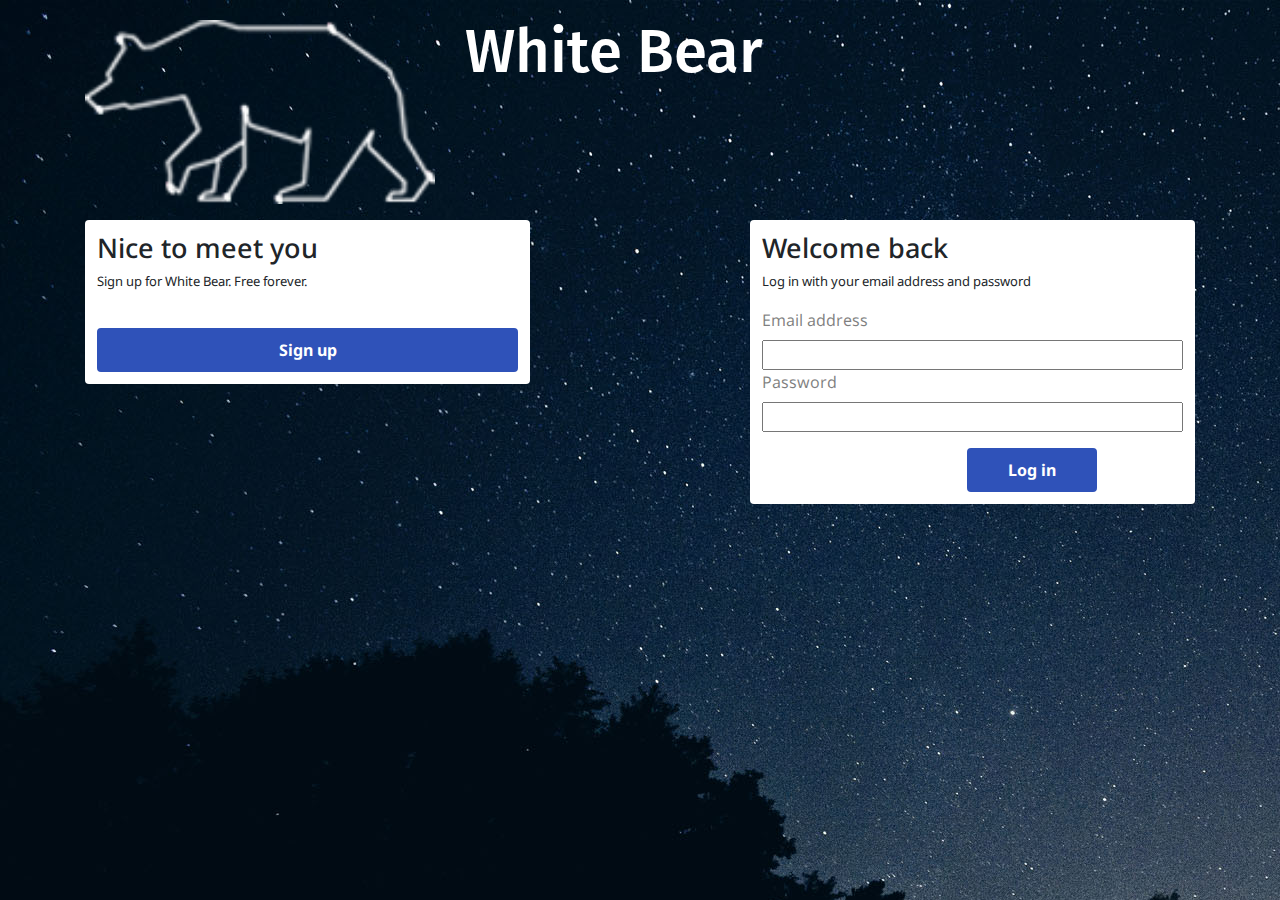
==== commit 2c71c4be: "Bootstrap and layout done, some functionality on landing and create pages" ====
--- a/index.html
+++ b/index.html
@@ -46,23 +46,24 @@
                 <p class="text-primary" style="font-size: 13px;">
                   Lets get you signed up.
                 </p>
-                <form action="./create-answer.html" class="d-flex flex-column">
-                  <div class="d-flex flex-column">
-                    <label class="text-black-50">Email address</label>
-                    <input type="email" />
-                  </div>
-                  <div class="d-flex flex-column">
-                    <label class="text-black-50">Create a password</label>
-                    <input type="password" />
-                  </div>
-                  <button
-                    style="margin-top: 20px;"
-                    type="submit"
-                    class="btn btn-success mt-4"
-                  >
-                    Let's go!
-                  </button>
-                </form>
+
+                <div class="d-flex flex-column">
+                  <label class="text-black-50">Email address</label>
+                  <input id="lestGoEmailInput" type="email" />
+                  <label class="text-danger" id="letsGoEmailError"></label>
+                </div>
+                <div class="d-flex flex-column">
+                  <label class="text-black-50">Create a password</label>
+                  <input id="letsGoPassword" type="password" />
+                  <label id="letsGoPasswordError" class="text-danger"></label>
+                </div>
+                <button
+                  style="margin-top: 20px;"
+                  class="btn btn-success mt-4"
+                  id="letsGo"
+                >
+                  Let's go!
+                </button>
               </div>
             </div>
           </div>
--- a/style/dist.css
+++ b/style/dist.css
@@ -510,7 +510,7 @@
   font-size: 87.5%;
   color: #fff;
   background-color: #212529;
-  border-radius: 4;
+  border-radius: 4px;
 }
 kbd kbd {
   padding: 0;
@@ -1984,7 +1984,7 @@
   display: block;
   width: 100%;
   height: calc(1.5em + 0.75rem + 2px);
-  padding: 8 16;
+  padding: 8px 16px;
   font-size: 1rem;
   font-weight: 400;
   line-height: 1.5;
@@ -2060,7 +2060,7 @@
 .form-control-plaintext {
   display: block;
   width: 100%;
-  padding: 8 0;
+  padding: 8px 0;
   margin-bottom: 0;
   font-size: 1rem;
   line-height: 1.5;
@@ -2076,7 +2076,7 @@
 
 .form-control-sm {
   height: calc(1.5em + 0.5rem + 2px);
-  padding: 4 16;
+  padding: 4px 16px;
   font-size: 0.875rem;
   line-height: 1.5;
   border-radius: 0.2rem;
@@ -2084,7 +2084,7 @@
 
 .form-control-lg {
   height: calc(1.5em + 1rem + 2px);
-  padding: 8 32;
+  padding: 8px 32px;
   font-size: 1.25rem;
   line-height: 1.5;
   border-radius: 0.3rem;
@@ -2394,7 +2394,7 @@
 
 .btn {
   display: inline-block;
-  font-weight: 400;
+  font-weight: 700;
   color: #212529;
   text-align: center;
   vertical-align: middle;
@@ -2402,7 +2402,7 @@
   user-select: none;
   background-color: transparent;
   border: 2px solid transparent;
-  padding: 8 16;
+  padding: 8px 16px;
   font-size: 1rem;
   line-height: 1.5;
   border-radius: 0.25rem;
@@ -2888,14 +2888,14 @@
 }
 
 .btn-lg, .btn-group-lg > .btn {
-  padding: 8 32;
+  padding: 8px 32px;
   font-size: 1rem;
   line-height: 1.5;
   border-radius: 0.3rem;
 }
 
 .btn-sm, .btn-group-sm > .btn {
-  padding: 4 16;
+  padding: 4px 16px;
   font-size: 1rem;
   line-height: 1.5;
   border-radius: 0.2rem;
@@ -3223,8 +3223,8 @@
 }
 
 .dropdown-toggle-split {
-  padding-right: 12;
-  padding-left: 12;
+  padding-right: 12px;
+  padding-left: 12px;
 }
 .dropdown-toggle-split::after, .dropup .dropdown-toggle-split::after, .dropright .dropdown-toggle-split::after {
   margin-left: 0;
@@ -3234,13 +3234,13 @@
 }
 
 .btn-sm + .dropdown-toggle-split, .btn-group-sm > .btn + .dropdown-toggle-split {
-  padding-right: 12;
-  padding-left: 12;
+  padding-right: 12px;
+  padding-left: 12px;
 }
 
 .btn-lg + .dropdown-toggle-split, .btn-group-lg > .btn + .dropdown-toggle-split {
-  padding-right: 24;
-  padding-left: 24;
+  padding-right: 24px;
+  padding-left: 24px;
 }
 
 .btn-group-vertical {
@@ -3376,7 +3376,7 @@
 .input-group-text {
   display: flex;
   align-items: center;
-  padding: 8 16;
+  padding: 8px 16px;
   margin-bottom: 0;
   font-size: 1rem;
   font-weight: 400;
@@ -3404,7 +3404,7 @@
 .input-group-lg > .input-group-append > .input-group-text,
 .input-group-lg > .input-group-prepend > .btn,
 .input-group-lg > .input-group-append > .btn {
-  padding: 8 32;
+  padding: 8px 32px;
   font-size: 1.25rem;
   line-height: 1.5;
   border-radius: 0.3rem;
@@ -3421,7 +3421,7 @@
 .input-group-sm > .input-group-append > .input-group-text,
 .input-group-sm > .input-group-prepend > .btn,
 .input-group-sm > .input-group-append > .btn {
-  padding: 4 16;
+  padding: 4px 16px;
   font-size: 0.875rem;
   line-height: 1.5;
   border-radius: 0.2rem;
@@ -4316,15 +4316,15 @@
 .card-body {
   flex: 1 1 auto;
   min-height: 1px;
-  padding: 16;
+  padding: 16px;
 }
 
 .card-title {
-  margin-bottom: 16;
+  margin-bottom: 16px;
 }
 
 .card-subtitle {
-  margin-top: -8;
+  margin-top: -8px;
   margin-bottom: 0;
 }
 
@@ -4336,11 +4336,11 @@
   text-decoration: none;
 }
 .card-link + .card-link {
-  margin-left: 16;
+  margin-left: 16px;
 }
 
 .card-header {
-  padding: 16 16;
+  padding: 16px 16px;
   margin-bottom: 0;
   background-color: rgba(0, 0, 0, 0.03);
   border-bottom: 1px solid rgba(0, 0, 0, 0.125);
@@ -4353,7 +4353,7 @@
 }
 
 .card-footer {
-  padding: 16 16;
+  padding: 16px 16px;
   background-color: rgba(0, 0, 0, 0.03);
   border-top: 1px solid rgba(0, 0, 0, 0.125);
 }
@@ -4362,15 +4362,15 @@
 }
 
 .card-header-tabs {
-  margin-right: -8;
-  margin-bottom: -16;
-  margin-left: -8;
+  margin-right: -8px;
+  margin-bottom: -16px;
+  margin-left: -8px;
   border-bottom: 0;
 }
 
 .card-header-pills {
-  margin-right: -8;
-  margin-left: -8;
+  margin-right: -8px;
+  margin-left: -8px;
 }
 
 .card-img-overlay {
@@ -4527,7 +4527,7 @@
   display: flex;
   padding-left: 0;
   list-style: none;
-  border-radius: 4;
+  border-radius: 4px;
 }
 
 .page-link {
@@ -4555,12 +4555,12 @@
 
 .page-item:first-child .page-link {
   margin-left: 0;
-  border-top-left-radius: 4;
-  border-bottom-left-radius: 4;
+  border-top-left-radius: 4px;
+  border-bottom-left-radius: 4px;
 }
 .page-item:last-child .page-link {
-  border-top-right-radius: 4;
-  border-bottom-right-radius: 4;
+  border-top-right-radius: 4px;
+  border-bottom-right-radius: 4px;
 }
 .page-item.active .page-link {
   z-index: 3;
@@ -4582,12 +4582,12 @@
   line-height: 1.5;
 }
 .pagination-lg .page-item:first-child .page-link {
-  border-top-left-radius: 4;
-  border-bottom-left-radius: 4;
+  border-top-left-radius: 4px;
+  border-bottom-left-radius: 4px;
 }
 .pagination-lg .page-item:last-child .page-link {
-  border-top-right-radius: 4;
-  border-bottom-right-radius: 4;
+  border-top-right-radius: 4px;
+  border-bottom-right-radius: 4px;
 }
 
 .pagination-sm .page-link {
@@ -4596,12 +4596,12 @@
   line-height: 1.5;
 }
 .pagination-sm .page-item:first-child .page-link {
-  border-top-left-radius: 4;
-  border-bottom-left-radius: 4;
+  border-top-left-radius: 4px;
+  border-bottom-left-radius: 4px;
 }
 .pagination-sm .page-item:last-child .page-link {
-  border-top-right-radius: 4;
-  border-bottom-right-radius: 4;
+  border-top-right-radius: 4px;
+  border-bottom-right-radius: 4px;
 }
 
 .badge {
@@ -4748,7 +4748,7 @@
   padding: 2rem 1rem;
   margin-bottom: 2rem;
   background-color: #e9ecef;
-  border-radius: 4;
+  border-radius: 4px;
 }
 @media (min-width: 576px) {
   .jumbotron {
@@ -6159,35 +6159,35 @@
 }
 
 .rounded-sm {
-  border-radius: 4 !important;
+  border-radius: 4px !important;
 }
 
 .rounded {
-  border-radius: 4 !important;
+  border-radius: 4px !important;
 }
 
 .rounded-top {
-  border-top-left-radius: 4 !important;
-  border-top-right-radius: 4 !important;
+  border-top-left-radius: 4px !important;
+  border-top-right-radius: 4px !important;
 }
 
 .rounded-right {
-  border-top-right-radius: 4 !important;
-  border-bottom-right-radius: 4 !important;
+  border-top-right-radius: 4px !important;
+  border-bottom-right-radius: 4px !important;
 }
 
 .rounded-bottom {
-  border-bottom-right-radius: 4 !important;
-  border-bottom-left-radius: 4 !important;
+  border-bottom-right-radius: 4px !important;
+  border-bottom-left-radius: 4px !important;
 }
 
 .rounded-left {
-  border-top-left-radius: 4 !important;
-  border-bottom-left-radius: 4 !important;
+  border-top-left-radius: 4px !important;
+  border-bottom-left-radius: 4px !important;
 }
 
 .rounded-lg {
-  border-radius: 4 !important;
+  border-radius: 4px !important;
 }
 
 .rounded-circle {
@@ -7424,219 +7424,219 @@
 }
 
 .m-1 {
-  margin: 4 !important;
+  margin: 4px !important;
 }
 
 .mt-1,
 .my-1 {
-  margin-top: 4 !important;
+  margin-top: 4px !important;
 }
 
 .mr-1,
 .mx-1 {
-  margin-right: 4 !important;
+  margin-right: 4px !important;
 }
 
 .mb-1,
 .my-1 {
-  margin-bottom: 4 !important;
+  margin-bottom: 4px !important;
 }
 
 .ml-1,
 .mx-1 {
-  margin-left: 4 !important;
+  margin-left: 4px !important;
 }
 
 .m-2 {
-  margin: 8 !important;
+  margin: 8px !important;
 }
 
 .mt-2,
 .my-2 {
-  margin-top: 8 !important;
+  margin-top: 8px !important;
 }
 
 .mr-2,
 .mx-2 {
-  margin-right: 8 !important;
+  margin-right: 8px !important;
 }
 
 .mb-2,
 .my-2 {
-  margin-bottom: 8 !important;
+  margin-bottom: 8px !important;
 }
 
 .ml-2,
 .mx-2 {
-  margin-left: 8 !important;
+  margin-left: 8px !important;
 }
 
 .m-3 {
-  margin: 12 !important;
+  margin: 12px !important;
 }
 
 .mt-3,
 .my-3 {
-  margin-top: 12 !important;
+  margin-top: 12px !important;
 }
 
 .mr-3,
 .mx-3 {
-  margin-right: 12 !important;
+  margin-right: 12px !important;
 }
 
 .mb-3,
 .my-3 {
-  margin-bottom: 12 !important;
+  margin-bottom: 12px !important;
 }
 
 .ml-3,
 .mx-3 {
-  margin-left: 12 !important;
+  margin-left: 12px !important;
 }
 
 .m-4 {
-  margin: 16 !important;
+  margin: 16px !important;
 }
 
 .mt-4,
 .my-4 {
-  margin-top: 16 !important;
+  margin-top: 16px !important;
 }
 
 .mr-4,
 .mx-4 {
-  margin-right: 16 !important;
+  margin-right: 16px !important;
 }
 
 .mb-4,
 .my-4 {
-  margin-bottom: 16 !important;
+  margin-bottom: 16px !important;
 }
 
 .ml-4,
 .mx-4 {
-  margin-left: 16 !important;
+  margin-left: 16px !important;
 }
 
 .m-5 {
-  margin: 24 !important;
+  margin: 24px !important;
 }
 
 .mt-5,
 .my-5 {
-  margin-top: 24 !important;
+  margin-top: 24px !important;
 }
 
 .mr-5,
 .mx-5 {
-  margin-right: 24 !important;
+  margin-right: 24px !important;
 }
 
 .mb-5,
 .my-5 {
-  margin-bottom: 24 !important;
+  margin-bottom: 24px !important;
 }
 
 .ml-5,
 .mx-5 {
-  margin-left: 24 !important;
+  margin-left: 24px !important;
 }
 
 .m-6 {
-  margin: 32 !important;
+  margin: 32px !important;
 }
 
 .mt-6,
 .my-6 {
-  margin-top: 32 !important;
+  margin-top: 32px !important;
 }
 
 .mr-6,
 .mx-6 {
-  margin-right: 32 !important;
+  margin-right: 32px !important;
 }
 
 .mb-6,
 .my-6 {
-  margin-bottom: 32 !important;
+  margin-bottom: 32px !important;
 }
 
 .ml-6,
 .mx-6 {
-  margin-left: 32 !important;
+  margin-left: 32px !important;
 }
 
 .m-7 {
-  margin: 48 !important;
+  margin: 48px !important;
 }
 
 .mt-7,
 .my-7 {
-  margin-top: 48 !important;
+  margin-top: 48px !important;
 }
 
 .mr-7,
 .mx-7 {
-  margin-right: 48 !important;
+  margin-right: 48px !important;
 }
 
 .mb-7,
 .my-7 {
-  margin-bottom: 48 !important;
+  margin-bottom: 48px !important;
 }
 
 .ml-7,
 .mx-7 {
-  margin-left: 48 !important;
+  margin-left: 48px !important;
 }
 
 .m-8 {
-  margin: 64 !important;
+  margin: 64px !important;
 }
 
 .mt-8,
 .my-8 {
-  margin-top: 64 !important;
+  margin-top: 64px !important;
 }
 
 .mr-8,
 .mx-8 {
-  margin-right: 64 !important;
+  margin-right: 64px !important;
 }
 
 .mb-8,
 .my-8 {
-  margin-bottom: 64 !important;
+  margin-bottom: 64px !important;
 }
 
 .ml-8,
 .mx-8 {
-  margin-left: 64 !important;
+  margin-left: 64px !important;
 }
 
 .m-9 {
-  margin: 128 !important;
+  margin: 128px !important;
 }
 
 .mt-9,
 .my-9 {
-  margin-top: 128 !important;
+  margin-top: 128px !important;
 }
 
 .mr-9,
 .mx-9 {
-  margin-right: 128 !important;
+  margin-right: 128px !important;
 }
 
 .mb-9,
 .my-9 {
-  margin-bottom: 128 !important;
+  margin-bottom: 128px !important;
 }
 
 .ml-9,
 .mx-9 {
-  margin-left: 128 !important;
+  margin-left: 128px !important;
 }
 
 .p-0 {
@@ -7664,435 +7664,435 @@
 }
 
 .p-1 {
-  padding: 4 !important;
+  padding: 4px !important;
 }
 
 .pt-1,
 .py-1 {
-  padding-top: 4 !important;
+  padding-top: 4px !important;
 }
 
 .pr-1,
 .px-1 {
-  padding-right: 4 !important;
+  padding-right: 4px !important;
 }
 
 .pb-1,
 .py-1 {
-  padding-bottom: 4 !important;
+  padding-bottom: 4px !important;
 }
 
 .pl-1,
 .px-1 {
-  padding-left: 4 !important;
+  padding-left: 4px !important;
 }
 
 .p-2 {
-  padding: 8 !important;
+  padding: 8px !important;
 }
 
 .pt-2,
 .py-2 {
-  padding-top: 8 !important;
+  padding-top: 8px !important;
 }
 
 .pr-2,
 .px-2 {
-  padding-right: 8 !important;
+  padding-right: 8px !important;
 }
 
 .pb-2,
 .py-2 {
-  padding-bottom: 8 !important;
+  padding-bottom: 8px !important;
 }
 
 .pl-2,
 .px-2 {
-  padding-left: 8 !important;
+  padding-left: 8px !important;
 }
 
 .p-3 {
-  padding: 12 !important;
+  padding: 12px !important;
 }
 
 .pt-3,
 .py-3 {
-  padding-top: 12 !important;
+  padding-top: 12px !important;
 }
 
 .pr-3,
 .px-3 {
-  padding-right: 12 !important;
+  padding-right: 12px !important;
 }
 
 .pb-3,
 .py-3 {
-  padding-bottom: 12 !important;
+  padding-bottom: 12px !important;
 }
 
 .pl-3,
 .px-3 {
-  padding-left: 12 !important;
+  padding-left: 12px !important;
 }
 
 .p-4 {
-  padding: 16 !important;
+  padding: 16px !important;
 }
 
 .pt-4,
 .py-4 {
-  padding-top: 16 !important;
+  padding-top: 16px !important;
 }
 
 .pr-4,
 .px-4 {
-  padding-right: 16 !important;
+  padding-right: 16px !important;
 }
 
 .pb-4,
 .py-4 {
-  padding-bottom: 16 !important;
+  padding-bottom: 16px !important;
 }
 
 .pl-4,
 .px-4 {
-  padding-left: 16 !important;
+  padding-left: 16px !important;
 }
 
 .p-5 {
-  padding: 24 !important;
+  padding: 24px !important;
 }
 
 .pt-5,
 .py-5 {
-  padding-top: 24 !important;
+  padding-top: 24px !important;
 }
 
 .pr-5,
 .px-5 {
-  padding-right: 24 !important;
+  padding-right: 24px !important;
 }
 
 .pb-5,
 .py-5 {
-  padding-bottom: 24 !important;
+  padding-bottom: 24px !important;
 }
 
 .pl-5,
 .px-5 {
-  padding-left: 24 !important;
+  padding-left: 24px !important;
 }
 
 .p-6 {
-  padding: 32 !important;
+  padding: 32px !important;
 }
 
 .pt-6,
 .py-6 {
-  padding-top: 32 !important;
+  padding-top: 32px !important;
 }
 
 .pr-6,
 .px-6 {
-  padding-right: 32 !important;
+  padding-right: 32px !important;
 }
 
 .pb-6,
 .py-6 {
-  padding-bottom: 32 !important;
+  padding-bottom: 32px !important;
 }
 
 .pl-6,
 .px-6 {
-  padding-left: 32 !important;
+  padding-left: 32px !important;
 }
 
 .p-7 {
-  padding: 48 !important;
+  padding: 48px !important;
 }
 
 .pt-7,
 .py-7 {
-  padding-top: 48 !important;
+  padding-top: 48px !important;
 }
 
 .pr-7,
 .px-7 {
-  padding-right: 48 !important;
+  padding-right: 48px !important;
 }
 
 .pb-7,
 .py-7 {
-  padding-bottom: 48 !important;
+  padding-bottom: 48px !important;
 }
 
 .pl-7,
 .px-7 {
-  padding-left: 48 !important;
+  padding-left: 48px !important;
 }
 
 .p-8 {
-  padding: 64 !important;
+  padding: 64px !important;
 }
 
 .pt-8,
 .py-8 {
-  padding-top: 64 !important;
+  padding-top: 64px !important;
 }
 
 .pr-8,
 .px-8 {
-  padding-right: 64 !important;
+  padding-right: 64px !important;
 }
 
 .pb-8,
 .py-8 {
-  padding-bottom: 64 !important;
+  padding-bottom: 64px !important;
 }
 
 .pl-8,
 .px-8 {
-  padding-left: 64 !important;
+  padding-left: 64px !important;
 }
 
 .p-9 {
-  padding: 128 !important;
+  padding: 128px !important;
 }
 
 .pt-9,
 .py-9 {
-  padding-top: 128 !important;
+  padding-top: 128px !important;
 }
 
 .pr-9,
 .px-9 {
-  padding-right: 128 !important;
+  padding-right: 128px !important;
 }
 
 .pb-9,
 .py-9 {
-  padding-bottom: 128 !important;
+  padding-bottom: 128px !important;
 }
 
 .pl-9,
 .px-9 {
-  padding-left: 128 !important;
+  padding-left: 128px !important;
 }
 
 .m-n1 {
-  margin: -4 !important;
+  margin: -4px !important;
 }
 
 .mt-n1,
 .my-n1 {
-  margin-top: -4 !important;
+  margin-top: -4px !important;
 }
 
 .mr-n1,
 .mx-n1 {
-  margin-right: -4 !important;
+  margin-right: -4px !important;
 }
 
 .mb-n1,
 .my-n1 {
-  margin-bottom: -4 !important;
+  margin-bottom: -4px !important;
 }
 
 .ml-n1,
 .mx-n1 {
-  margin-left: -4 !important;
+  margin-left: -4px !important;
 }
 
 .m-n2 {
-  margin: -8 !important;
+  margin: -8px !important;
 }
 
 .mt-n2,
 .my-n2 {
-  margin-top: -8 !important;
+  margin-top: -8px !important;
 }
 
 .mr-n2,
 .mx-n2 {
-  margin-right: -8 !important;
+  margin-right: -8px !important;
 }
 
 .mb-n2,
 .my-n2 {
-  margin-bottom: -8 !important;
+  margin-bottom: -8px !important;
 }
 
 .ml-n2,
 .mx-n2 {
-  margin-left: -8 !important;
+  margin-left: -8px !important;
 }
 
 .m-n3 {
-  margin: -12 !important;
+  margin: -12px !important;
 }
 
 .mt-n3,
 .my-n3 {
-  margin-top: -12 !important;
+  margin-top: -12px !important;
 }
 
 .mr-n3,
 .mx-n3 {
-  margin-right: -12 !important;
+  margin-right: -12px !important;
 }
 
 .mb-n3,
 .my-n3 {
-  margin-bottom: -12 !important;
+  margin-bottom: -12px !important;
 }
 
 .ml-n3,
 .mx-n3 {
-  margin-left: -12 !important;
+  margin-left: -12px !important;
 }
 
 .m-n4 {
-  margin: -16 !important;
+  margin: -16px !important;
 }
 
 .mt-n4,
 .my-n4 {
-  margin-top: -16 !important;
+  margin-top: -16px !important;
 }
 
 .mr-n4,
 .mx-n4 {
-  margin-right: -16 !important;
+  margin-right: -16px !important;
 }
 
 .mb-n4,
 .my-n4 {
-  margin-bottom: -16 !important;
+  margin-bottom: -16px !important;
 }
 
 .ml-n4,
 .mx-n4 {
-  margin-left: -16 !important;
+  margin-left: -16px !important;
 }
 
 .m-n5 {
-  margin: -24 !important;
+  margin: -24px !important;
 }
 
 .mt-n5,
 .my-n5 {
-  margin-top: -24 !important;
+  margin-top: -24px !important;
 }
 
 .mr-n5,
 .mx-n5 {
-  margin-right: -24 !important;
+  margin-right: -24px !important;
 }
 
 .mb-n5,
 .my-n5 {
-  margin-bottom: -24 !important;
+  margin-bottom: -24px !important;
 }
 
 .ml-n5,
 .mx-n5 {
-  margin-left: -24 !important;
+  margin-left: -24px !important;
 }
 
 .m-n6 {
-  margin: -32 !important;
+  margin: -32px !important;
 }
 
 .mt-n6,
 .my-n6 {
-  margin-top: -32 !important;
+  margin-top: -32px !important;
 }
 
 .mr-n6,
 .mx-n6 {
-  margin-right: -32 !important;
+  margin-right: -32px !important;
 }
 
 .mb-n6,
 .my-n6 {
-  margin-bottom: -32 !important;
+  margin-bottom: -32px !important;
 }
 
 .ml-n6,
 .mx-n6 {
-  margin-left: -32 !important;
+  margin-left: -32px !important;
 }
 
 .m-n7 {
-  margin: -48 !important;
+  margin: -48px !important;
 }
 
 .mt-n7,
 .my-n7 {
-  margin-top: -48 !important;
+  margin-top: -48px !important;
 }
 
 .mr-n7,
 .mx-n7 {
-  margin-right: -48 !important;
+  margin-right: -48px !important;
 }
 
 .mb-n7,
 .my-n7 {
-  margin-bottom: -48 !important;
+  margin-bottom: -48px !important;
 }
 
 .ml-n7,
 .mx-n7 {
-  margin-left: -48 !important;
+  margin-left: -48px !important;
 }
 
 .m-n8 {
-  margin: -64 !important;
+  margin: -64px !important;
 }
 
 .mt-n8,
 .my-n8 {
-  margin-top: -64 !important;
+  margin-top: -64px !important;
 }
 
 .mr-n8,
 .mx-n8 {
-  margin-right: -64 !important;
+  margin-right: -64px !important;
 }
 
 .mb-n8,
 .my-n8 {
-  margin-bottom: -64 !important;
+  margin-bottom: -64px !important;
 }
 
 .ml-n8,
 .mx-n8 {
-  margin-left: -64 !important;
+  margin-left: -64px !important;
 }
 
 .m-n9 {
-  margin: -128 !important;
+  margin: -128px !important;
 }
 
 .mt-n9,
 .my-n9 {
-  margin-top: -128 !important;
+  margin-top: -128px !important;
 }
 
 .mr-n9,
 .mx-n9 {
-  margin-right: -128 !important;
+  margin-right: -128px !important;
 }
 
 .mb-n9,
 .my-n9 {
-  margin-bottom: -128 !important;
+  margin-bottom: -128px !important;
 }
 
 .ml-n9,
 .mx-n9 {
-  margin-left: -128 !important;
+  margin-left: -128px !important;
 }
 
 .m-auto {
@@ -8145,219 +8145,219 @@
   }
 
   .m-sm-1 {
-    margin: 4 !important;
+    margin: 4px !important;
   }
 
   .mt-sm-1,
 .my-sm-1 {
-    margin-top: 4 !important;
+    margin-top: 4px !important;
   }
 
   .mr-sm-1,
 .mx-sm-1 {
-    margin-right: 4 !important;
+    margin-right: 4px !important;
   }
 
   .mb-sm-1,
 .my-sm-1 {
-    margin-bottom: 4 !important;
+    margin-bottom: 4px !important;
   }
 
   .ml-sm-1,
 .mx-sm-1 {
-    margin-left: 4 !important;
+    margin-left: 4px !important;
   }
 
   .m-sm-2 {
-    margin: 8 !important;
+    margin: 8px !important;
   }
 
   .mt-sm-2,
 .my-sm-2 {
-    margin-top: 8 !important;
+    margin-top: 8px !important;
   }
 
   .mr-sm-2,
 .mx-sm-2 {
-    margin-right: 8 !important;
+    margin-right: 8px !important;
   }
 
   .mb-sm-2,
 .my-sm-2 {
-    margin-bottom: 8 !important;
+    margin-bottom: 8px !important;
   }
 
   .ml-sm-2,
 .mx-sm-2 {
-    margin-left: 8 !important;
+    margin-left: 8px !important;
   }
 
   .m-sm-3 {
-    margin: 12 !important;
+    margin: 12px !important;
   }
 
   .mt-sm-3,
 .my-sm-3 {
-    margin-top: 12 !important;
+    margin-top: 12px !important;
   }
 
   .mr-sm-3,
 .mx-sm-3 {
-    margin-right: 12 !important;
+    margin-right: 12px !important;
   }
 
   .mb-sm-3,
 .my-sm-3 {
-    margin-bottom: 12 !important;
+    margin-bottom: 12px !important;
   }
 
   .ml-sm-3,
 .mx-sm-3 {
-    margin-left: 12 !important;
+    margin-left: 12px !important;
   }
 
   .m-sm-4 {
-    margin: 16 !important;
+    margin: 16px !important;
   }
 
   .mt-sm-4,
 .my-sm-4 {
-    margin-top: 16 !important;
+    margin-top: 16px !important;
   }
 
   .mr-sm-4,
 .mx-sm-4 {
-    margin-right: 16 !important;
+    margin-right: 16px !important;
   }
 
   .mb-sm-4,
 .my-sm-4 {
-    margin-bottom: 16 !important;
+    margin-bottom: 16px !important;
   }
 
   .ml-sm-4,
 .mx-sm-4 {
-    margin-left: 16 !important;
+    margin-left: 16px !important;
   }
 
   .m-sm-5 {
-    margin: 24 !important;
+    margin: 24px !important;
   }
 
   .mt-sm-5,
 .my-sm-5 {
-    margin-top: 24 !important;
+    margin-top: 24px !important;
   }
 
   .mr-sm-5,
 .mx-sm-5 {
-    margin-right: 24 !important;
+    margin-right: 24px !important;
   }
 
   .mb-sm-5,
 .my-sm-5 {
-    margin-bottom: 24 !important;
+    margin-bottom: 24px !important;
   }
 
   .ml-sm-5,
 .mx-sm-5 {
-    margin-left: 24 !important;
+    margin-left: 24px !important;
   }
 
   .m-sm-6 {
-    margin: 32 !important;
+    margin: 32px !important;
   }
 
   .mt-sm-6,
 .my-sm-6 {
-    margin-top: 32 !important;
+    margin-top: 32px !important;
   }
 
   .mr-sm-6,
 .mx-sm-6 {
-    margin-right: 32 !important;
+    margin-right: 32px !important;
   }
 
   .mb-sm-6,
 .my-sm-6 {
-    margin-bottom: 32 !important;
+    margin-bottom: 32px !important;
   }
 
   .ml-sm-6,
 .mx-sm-6 {
-    margin-left: 32 !important;
+    margin-left: 32px !important;
   }
 
   .m-sm-7 {
-    margin: 48 !important;
+    margin: 48px !important;
   }
 
   .mt-sm-7,
 .my-sm-7 {
-    margin-top: 48 !important;
+    margin-top: 48px !important;
   }
 
   .mr-sm-7,
 .mx-sm-7 {
-    margin-right: 48 !important;
+    margin-right: 48px !important;
   }
 
   .mb-sm-7,
 .my-sm-7 {
-    margin-bottom: 48 !important;
+    margin-bottom: 48px !important;
   }
 
   .ml-sm-7,
 .mx-sm-7 {
-    margin-left: 48 !important;
+    margin-left: 48px !important;
   }
 
   .m-sm-8 {
-    margin: 64 !important;
+    margin: 64px !important;
   }
 
   .mt-sm-8,
 .my-sm-8 {
-    margin-top: 64 !important;
+    margin-top: 64px !important;
   }
 
   .mr-sm-8,
 .mx-sm-8 {
-    margin-right: 64 !important;
+    margin-right: 64px !important;
   }
 
   .mb-sm-8,
 .my-sm-8 {
-    margin-bottom: 64 !important;
+    margin-bottom: 64px !important;
   }
 
   .ml-sm-8,
 .mx-sm-8 {
-    margin-left: 64 !important;
+    margin-left: 64px !important;
   }
 
   .m-sm-9 {
-    margin: 128 !important;
+    margin: 128px !important;
   }
 
   .mt-sm-9,
 .my-sm-9 {
-    margin-top: 128 !important;
+    margin-top: 128px !important;
   }
 
   .mr-sm-9,
 .mx-sm-9 {
-    margin-right: 128 !important;
+    margin-right: 128px !important;
   }
 
   .mb-sm-9,
 .my-sm-9 {
-    margin-bottom: 128 !important;
+    margin-bottom: 128px !important;
   }
 
   .ml-sm-9,
 .mx-sm-9 {
-    margin-left: 128 !important;
+    margin-left: 128px !important;
   }
 
   .p-sm-0 {
@@ -8385,435 +8385,435 @@
   }
 
   .p-sm-1 {
-    padding: 4 !important;
+    padding: 4px !important;
   }
 
   .pt-sm-1,
 .py-sm-1 {
-    padding-top: 4 !important;
+    padding-top: 4px !important;
   }
 
   .pr-sm-1,
 .px-sm-1 {
-    padding-right: 4 !important;
+    padding-right: 4px !important;
   }
 
   .pb-sm-1,
 .py-sm-1 {
-    padding-bottom: 4 !important;
+    padding-bottom: 4px !important;
   }
 
   .pl-sm-1,
 .px-sm-1 {
-    padding-left: 4 !important;
+    padding-left: 4px !important;
   }
 
   .p-sm-2 {
-    padding: 8 !important;
+    padding: 8px !important;
   }
 
   .pt-sm-2,
 .py-sm-2 {
-    padding-top: 8 !important;
+    padding-top: 8px !important;
   }
 
   .pr-sm-2,
 .px-sm-2 {
-    padding-right: 8 !important;
+    padding-right: 8px !important;
   }
 
   .pb-sm-2,
 .py-sm-2 {
-    padding-bottom: 8 !important;
+    padding-bottom: 8px !important;
   }
 
   .pl-sm-2,
 .px-sm-2 {
-    padding-left: 8 !important;
+    padding-left: 8px !important;
   }
 
   .p-sm-3 {
-    padding: 12 !important;
+    padding: 12px !important;
   }
 
   .pt-sm-3,
 .py-sm-3 {
-    padding-top: 12 !important;
+    padding-top: 12px !important;
   }
 
   .pr-sm-3,
 .px-sm-3 {
-    padding-right: 12 !important;
+    padding-right: 12px !important;
   }
 
   .pb-sm-3,
 .py-sm-3 {
-    padding-bottom: 12 !important;
+    padding-bottom: 12px !important;
   }
 
   .pl-sm-3,
 .px-sm-3 {
-    padding-left: 12 !important;
+    padding-left: 12px !important;
   }
 
   .p-sm-4 {
-    padding: 16 !important;
+    padding: 16px !important;
   }
 
   .pt-sm-4,
 .py-sm-4 {
-    padding-top: 16 !important;
+    padding-top: 16px !important;
   }
 
   .pr-sm-4,
 .px-sm-4 {
-    padding-right: 16 !important;
+    padding-right: 16px !important;
   }
 
   .pb-sm-4,
 .py-sm-4 {
-    padding-bottom: 16 !important;
+    padding-bottom: 16px !important;
   }
 
   .pl-sm-4,
 .px-sm-4 {
-    padding-left: 16 !important;
+    padding-left: 16px !important;
   }
 
   .p-sm-5 {
-    padding: 24 !important;
+    padding: 24px !important;
   }
 
   .pt-sm-5,
 .py-sm-5 {
-    padding-top: 24 !important;
+    padding-top: 24px !important;
   }
 
   .pr-sm-5,
 .px-sm-5 {
-    padding-right: 24 !important;
+    padding-right: 24px !important;
   }
 
   .pb-sm-5,
 .py-sm-5 {
-    padding-bottom: 24 !important;
+    padding-bottom: 24px !important;
   }
 
   .pl-sm-5,
 .px-sm-5 {
-    padding-left: 24 !important;
+    padding-left: 24px !important;
   }
 
   .p-sm-6 {
-    padding: 32 !important;
+    padding: 32px !important;
   }
 
   .pt-sm-6,
 .py-sm-6 {
-    padding-top: 32 !important;
+    padding-top: 32px !important;
   }
 
   .pr-sm-6,
 .px-sm-6 {
-    padding-right: 32 !important;
+    padding-right: 32px !important;
   }
 
   .pb-sm-6,
 .py-sm-6 {
-    padding-bottom: 32 !important;
+    padding-bottom: 32px !important;
   }
 
   .pl-sm-6,
 .px-sm-6 {
-    padding-left: 32 !important;
+    padding-left: 32px !important;
   }
 
   .p-sm-7 {
-    padding: 48 !important;
+    padding: 48px !important;
   }
 
   .pt-sm-7,
 .py-sm-7 {
-    padding-top: 48 !important;
+    padding-top: 48px !important;
   }
 
   .pr-sm-7,
 .px-sm-7 {
-    padding-right: 48 !important;
+    padding-right: 48px !important;
   }
 
   .pb-sm-7,
 .py-sm-7 {
-    padding-bottom: 48 !important;
+    padding-bottom: 48px !important;
   }
 
   .pl-sm-7,
 .px-sm-7 {
-    padding-left: 48 !important;
+    padding-left: 48px !important;
   }
 
   .p-sm-8 {
-    padding: 64 !important;
+    padding: 64px !important;
   }
 
   .pt-sm-8,
 .py-sm-8 {
-    padding-top: 64 !important;
+    padding-top: 64px !important;
   }
 
   .pr-sm-8,
 .px-sm-8 {
-    padding-right: 64 !important;
+    padding-right: 64px !important;
   }
 
   .pb-sm-8,
 .py-sm-8 {
-    padding-bottom: 64 !important;
+    padding-bottom: 64px !important;
   }
 
   .pl-sm-8,
 .px-sm-8 {
-    padding-left: 64 !important;
+    padding-left: 64px !important;
   }
 
   .p-sm-9 {
-    padding: 128 !important;
+    padding: 128px !important;
   }
 
   .pt-sm-9,
 .py-sm-9 {
-    padding-top: 128 !important;
+    padding-top: 128px !important;
   }
 
   .pr-sm-9,
 .px-sm-9 {
-    padding-right: 128 !important;
+    padding-right: 128px !important;
   }
 
   .pb-sm-9,
 .py-sm-9 {
-    padding-bottom: 128 !important;
+    padding-bottom: 128px !important;
   }
 
   .pl-sm-9,
 .px-sm-9 {
-    padding-left: 128 !important;
+    padding-left: 128px !important;
   }
 
   .m-sm-n1 {
-    margin: -4 !important;
+    margin: -4px !important;
   }
 
   .mt-sm-n1,
 .my-sm-n1 {
-    margin-top: -4 !important;
+    margin-top: -4px !important;
   }
 
   .mr-sm-n1,
 .mx-sm-n1 {
-    margin-right: -4 !important;
+    margin-right: -4px !important;
   }
 
   .mb-sm-n1,
 .my-sm-n1 {
-    margin-bottom: -4 !important;
+    margin-bottom: -4px !important;
   }
 
   .ml-sm-n1,
 .mx-sm-n1 {
-    margin-left: -4 !important;
+    margin-left: -4px !important;
   }
 
   .m-sm-n2 {
-    margin: -8 !important;
+    margin: -8px !important;
   }
 
   .mt-sm-n2,
 .my-sm-n2 {
-    margin-top: -8 !important;
+    margin-top: -8px !important;
   }
 
   .mr-sm-n2,
 .mx-sm-n2 {
-    margin-right: -8 !important;
+    margin-right: -8px !important;
   }
 
   .mb-sm-n2,
 .my-sm-n2 {
-    margin-bottom: -8 !important;
+    margin-bottom: -8px !important;
   }
 
   .ml-sm-n2,
 .mx-sm-n2 {
-    margin-left: -8 !important;
+    margin-left: -8px !important;
   }
 
   .m-sm-n3 {
-    margin: -12 !important;
+    margin: -12px !important;
   }
 
   .mt-sm-n3,
 .my-sm-n3 {
-    margin-top: -12 !important;
+    margin-top: -12px !important;
   }
 
   .mr-sm-n3,
 .mx-sm-n3 {
-    margin-right: -12 !important;
+    margin-right: -12px !important;
   }
 
   .mb-sm-n3,
 .my-sm-n3 {
-    margin-bottom: -12 !important;
+    margin-bottom: -12px !important;
   }
 
   .ml-sm-n3,
 .mx-sm-n3 {
-    margin-left: -12 !important;
+    margin-left: -12px !important;
   }
 
   .m-sm-n4 {
-    margin: -16 !important;
+    margin: -16px !important;
   }
 
   .mt-sm-n4,
 .my-sm-n4 {
-    margin-top: -16 !important;
+    margin-top: -16px !important;
   }
 
   .mr-sm-n4,
 .mx-sm-n4 {
-    margin-right: -16 !important;
+    margin-right: -16px !important;
   }
 
   .mb-sm-n4,
 .my-sm-n4 {
-    margin-bottom: -16 !important;
+    margin-bottom: -16px !important;
   }
 
   .ml-sm-n4,
 .mx-sm-n4 {
-    margin-left: -16 !important;
+    margin-left: -16px !important;
   }
 
   .m-sm-n5 {
-    margin: -24 !important;
+    margin: -24px !important;
   }
 
   .mt-sm-n5,
 .my-sm-n5 {
-    margin-top: -24 !important;
+    margin-top: -24px !important;
   }
 
   .mr-sm-n5,
 .mx-sm-n5 {
-    margin-right: -24 !important;
+    margin-right: -24px !important;
   }
 
   .mb-sm-n5,
 .my-sm-n5 {
-    margin-bottom: -24 !important;
+    margin-bottom: -24px !important;
   }
 
   .ml-sm-n5,
 .mx-sm-n5 {
-    margin-left: -24 !important;
+    margin-left: -24px !important;
   }
 
   .m-sm-n6 {
-    margin: -32 !important;
+    margin: -32px !important;
   }
 
   .mt-sm-n6,
 .my-sm-n6 {
-    margin-top: -32 !important;
+    margin-top: -32px !important;
   }
 
   .mr-sm-n6,
 .mx-sm-n6 {
-    margin-right: -32 !important;
+    margin-right: -32px !important;
   }
 
   .mb-sm-n6,
 .my-sm-n6 {
-    margin-bottom: -32 !important;
+    margin-bottom: -32px !important;
   }
 
   .ml-sm-n6,
 .mx-sm-n6 {
-    margin-left: -32 !important;
+    margin-left: -32px !important;
   }
 
   .m-sm-n7 {
-    margin: -48 !important;
+    margin: -48px !important;
   }
 
   .mt-sm-n7,
 .my-sm-n7 {
-    margin-top: -48 !important;
+    margin-top: -48px !important;
   }
 
   .mr-sm-n7,
 .mx-sm-n7 {
-    margin-right: -48 !important;
+    margin-right: -48px !important;
   }
 
   .mb-sm-n7,
 .my-sm-n7 {
-    margin-bottom: -48 !important;
+    margin-bottom: -48px !important;
   }
 
   .ml-sm-n7,
 .mx-sm-n7 {
-    margin-left: -48 !important;
+    margin-left: -48px !important;
   }
 
   .m-sm-n8 {
-    margin: -64 !important;
+    margin: -64px !important;
   }
 
   .mt-sm-n8,
 .my-sm-n8 {
-    margin-top: -64 !important;
+    margin-top: -64px !important;
   }
 
   .mr-sm-n8,
 .mx-sm-n8 {
-    margin-right: -64 !important;
+    margin-right: -64px !important;
   }
 
   .mb-sm-n8,
 .my-sm-n8 {
-    margin-bottom: -64 !important;
+    margin-bottom: -64px !important;
   }
 
   .ml-sm-n8,
 .mx-sm-n8 {
-    margin-left: -64 !important;
+    margin-left: -64px !important;
   }
 
   .m-sm-n9 {
-    margin: -128 !important;
+    margin: -128px !important;
   }
 
   .mt-sm-n9,
 .my-sm-n9 {
-    margin-top: -128 !important;
+    margin-top: -128px !important;
   }
 
   .mr-sm-n9,
 .mx-sm-n9 {
-    margin-right: -128 !important;
+    margin-right: -128px !important;
   }
 
   .mb-sm-n9,
 .my-sm-n9 {
-    margin-bottom: -128 !important;
+    margin-bottom: -128px !important;
   }
 
   .ml-sm-n9,
 .mx-sm-n9 {
-    margin-left: -128 !important;
+    margin-left: -128px !important;
   }
 
   .m-sm-auto {
@@ -8866,219 +8866,219 @@
   }
 
   .m-md-1 {
-    margin: 4 !important;
+    margin: 4px !important;
   }
 
   .mt-md-1,
 .my-md-1 {
-    margin-top: 4 !important;
+    margin-top: 4px !important;
   }
 
   .mr-md-1,
 .mx-md-1 {
-    margin-right: 4 !important;
+    margin-right: 4px !important;
   }
 
   .mb-md-1,
 .my-md-1 {
-    margin-bottom: 4 !important;
+    margin-bottom: 4px !important;
   }
 
   .ml-md-1,
 .mx-md-1 {
-    margin-left: 4 !important;
+    margin-left: 4px !important;
   }
 
   .m-md-2 {
-    margin: 8 !important;
+    margin: 8px !important;
   }
 
   .mt-md-2,
 .my-md-2 {
-    margin-top: 8 !important;
+    margin-top: 8px !important;
   }
 
   .mr-md-2,
 .mx-md-2 {
-    margin-right: 8 !important;
+    margin-right: 8px !important;
   }
 
   .mb-md-2,
 .my-md-2 {
-    margin-bottom: 8 !important;
+    margin-bottom: 8px !important;
   }
 
   .ml-md-2,
 .mx-md-2 {
-    margin-left: 8 !important;
+    margin-left: 8px !important;
   }
 
   .m-md-3 {
-    margin: 12 !important;
+    margin: 12px !important;
   }
 
   .mt-md-3,
 .my-md-3 {
-    margin-top: 12 !important;
+    margin-top: 12px !important;
   }
 
   .mr-md-3,
 .mx-md-3 {
-    margin-right: 12 !important;
+    margin-right: 12px !important;
   }
 
   .mb-md-3,
 .my-md-3 {
-    margin-bottom: 12 !important;
+    margin-bottom: 12px !important;
   }
 
   .ml-md-3,
 .mx-md-3 {
-    margin-left: 12 !important;
+    margin-left: 12px !important;
   }
 
   .m-md-4 {
-    margin: 16 !important;
+    margin: 16px !important;
   }
 
   .mt-md-4,
 .my-md-4 {
-    margin-top: 16 !important;
+    margin-top: 16px !important;
   }
 
   .mr-md-4,
 .mx-md-4 {
-    margin-right: 16 !important;
+    margin-right: 16px !important;
   }
 
   .mb-md-4,
 .my-md-4 {
-    margin-bottom: 16 !important;
+    margin-bottom: 16px !important;
   }
 
   .ml-md-4,
 .mx-md-4 {
-    margin-left: 16 !important;
+    margin-left: 16px !important;
   }
 
   .m-md-5 {
-    margin: 24 !important;
+    margin: 24px !important;
   }
 
   .mt-md-5,
 .my-md-5 {
-    margin-top: 24 !important;
+    margin-top: 24px !important;
   }
 
   .mr-md-5,
 .mx-md-5 {
-    margin-right: 24 !important;
+    margin-right: 24px !important;
   }
 
   .mb-md-5,
 .my-md-5 {
-    margin-bottom: 24 !important;
+    margin-bottom: 24px !important;
   }
 
   .ml-md-5,
 .mx-md-5 {
-    margin-left: 24 !important;
+    margin-left: 24px !important;
   }
 
   .m-md-6 {
-    margin: 32 !important;
+    margin: 32px !important;
   }
 
   .mt-md-6,
 .my-md-6 {
-    margin-top: 32 !important;
+    margin-top: 32px !important;
   }
 
   .mr-md-6,
 .mx-md-6 {
-    margin-right: 32 !important;
+    margin-right: 32px !important;
   }
 
   .mb-md-6,
 .my-md-6 {
-    margin-bottom: 32 !important;
+    margin-bottom: 32px !important;
   }
 
   .ml-md-6,
 .mx-md-6 {
-    margin-left: 32 !important;
+    margin-left: 32px !important;
   }
 
   .m-md-7 {
-    margin: 48 !important;
+    margin: 48px !important;
   }
 
   .mt-md-7,
 .my-md-7 {
-    margin-top: 48 !important;
+    margin-top: 48px !important;
   }
 
   .mr-md-7,
 .mx-md-7 {
-    margin-right: 48 !important;
+    margin-right: 48px !important;
   }
 
   .mb-md-7,
 .my-md-7 {
-    margin-bottom: 48 !important;
+    margin-bottom: 48px !important;
   }
 
   .ml-md-7,
 .mx-md-7 {
-    margin-left: 48 !important;
+    margin-left: 48px !important;
   }
 
   .m-md-8 {
-    margin: 64 !important;
+    margin: 64px !important;
   }
 
   .mt-md-8,
 .my-md-8 {
-    margin-top: 64 !important;
+    margin-top: 64px !important;
   }
 
   .mr-md-8,
 .mx-md-8 {
-    margin-right: 64 !important;
+    margin-right: 64px !important;
   }
 
   .mb-md-8,
 .my-md-8 {
-    margin-bottom: 64 !important;
+    margin-bottom: 64px !important;
   }
 
   .ml-md-8,
 .mx-md-8 {
-    margin-left: 64 !important;
+    margin-left: 64px !important;
   }
 
   .m-md-9 {
-    margin: 128 !important;
+    margin: 128px !important;
   }
 
   .mt-md-9,
 .my-md-9 {
-    margin-top: 128 !important;
+    margin-top: 128px !important;
   }
 
   .mr-md-9,
 .mx-md-9 {
-    margin-right: 128 !important;
+    margin-right: 128px !important;
   }
 
   .mb-md-9,
 .my-md-9 {
-    margin-bottom: 128 !important;
+    margin-bottom: 128px !important;
   }
 
   .ml-md-9,
 .mx-md-9 {
-    margin-left: 128 !important;
+    margin-left: 128px !important;
   }
 
   .p-md-0 {
@@ -9106,435 +9106,435 @@
   }
 
   .p-md-1 {
-    padding: 4 !important;
+    padding: 4px !important;
   }
 
   .pt-md-1,
 .py-md-1 {
-    padding-top: 4 !important;
+    padding-top: 4px !important;
   }
 
   .pr-md-1,
 .px-md-1 {
-    padding-right: 4 !important;
+    padding-right: 4px !important;
   }
 
   .pb-md-1,
 .py-md-1 {
-    padding-bottom: 4 !important;
+    padding-bottom: 4px !important;
   }
 
   .pl-md-1,
 .px-md-1 {
-    padding-left: 4 !important;
+    padding-left: 4px !important;
   }
 
   .p-md-2 {
-    padding: 8 !important;
+    padding: 8px !important;
   }
 
   .pt-md-2,
 .py-md-2 {
-    padding-top: 8 !important;
+    padding-top: 8px !important;
   }
 
   .pr-md-2,
 .px-md-2 {
-    padding-right: 8 !important;
+    padding-right: 8px !important;
   }
 
   .pb-md-2,
 .py-md-2 {
-    padding-bottom: 8 !important;
+    padding-bottom: 8px !important;
   }
 
   .pl-md-2,
 .px-md-2 {
-    padding-left: 8 !important;
+    padding-left: 8px !important;
   }
 
   .p-md-3 {
-    padding: 12 !important;
+    padding: 12px !important;
   }
 
   .pt-md-3,
 .py-md-3 {
-    padding-top: 12 !important;
+    padding-top: 12px !important;
   }
 
   .pr-md-3,
 .px-md-3 {
-    padding-right: 12 !important;
+    padding-right: 12px !important;
   }
 
   .pb-md-3,
 .py-md-3 {
-    padding-bottom: 12 !important;
+    padding-bottom: 12px !important;
   }
 
   .pl-md-3,
 .px-md-3 {
-    padding-left: 12 !important;
+    padding-left: 12px !important;
   }
 
   .p-md-4 {
-    padding: 16 !important;
+    padding: 16px !important;
   }
 
   .pt-md-4,
 .py-md-4 {
-    padding-top: 16 !important;
+    padding-top: 16px !important;
   }
 
   .pr-md-4,
 .px-md-4 {
-    padding-right: 16 !important;
+    padding-right: 16px !important;
   }
 
   .pb-md-4,
 .py-md-4 {
-    padding-bottom: 16 !important;
+    padding-bottom: 16px !important;
   }
 
   .pl-md-4,
 .px-md-4 {
-    padding-left: 16 !important;
+    padding-left: 16px !important;
   }
 
   .p-md-5 {
-    padding: 24 !important;
+    padding: 24px !important;
   }
 
   .pt-md-5,
 .py-md-5 {
-    padding-top: 24 !important;
+    padding-top: 24px !important;
   }
 
   .pr-md-5,
 .px-md-5 {
-    padding-right: 24 !important;
+    padding-right: 24px !important;
   }
 
   .pb-md-5,
 .py-md-5 {
-    padding-bottom: 24 !important;
+    padding-bottom: 24px !important;
   }
 
   .pl-md-5,
 .px-md-5 {
-    padding-left: 24 !important;
+    padding-left: 24px !important;
   }
 
   .p-md-6 {
-    padding: 32 !important;
+    padding: 32px !important;
   }
 
   .pt-md-6,
 .py-md-6 {
-    padding-top: 32 !important;
+    padding-top: 32px !important;
   }
 
   .pr-md-6,
 .px-md-6 {
-    padding-right: 32 !important;
+    padding-right: 32px !important;
   }
 
   .pb-md-6,
 .py-md-6 {
-    padding-bottom: 32 !important;
+    padding-bottom: 32px !important;
   }
 
   .pl-md-6,
 .px-md-6 {
-    padding-left: 32 !important;
+    padding-left: 32px !important;
   }
 
   .p-md-7 {
-    padding: 48 !important;
+    padding: 48px !important;
   }
 
   .pt-md-7,
 .py-md-7 {
-    padding-top: 48 !important;
+    padding-top: 48px !important;
   }
 
   .pr-md-7,
 .px-md-7 {
-    padding-right: 48 !important;
+    padding-right: 48px !important;
   }
 
   .pb-md-7,
 .py-md-7 {
-    padding-bottom: 48 !important;
+    padding-bottom: 48px !important;
   }
 
   .pl-md-7,
 .px-md-7 {
-    padding-left: 48 !important;
+    padding-left: 48px !important;
   }
 
   .p-md-8 {
-    padding: 64 !important;
+    padding: 64px !important;
   }
 
   .pt-md-8,
 .py-md-8 {
-    padding-top: 64 !important;
+    padding-top: 64px !important;
   }
 
   .pr-md-8,
 .px-md-8 {
-    padding-right: 64 !important;
+    padding-right: 64px !important;
   }
 
   .pb-md-8,
 .py-md-8 {
-    padding-bottom: 64 !important;
+    padding-bottom: 64px !important;
   }
 
   .pl-md-8,
 .px-md-8 {
-    padding-left: 64 !important;
+    padding-left: 64px !important;
   }
 
   .p-md-9 {
-    padding: 128 !important;
+    padding: 128px !important;
   }
 
   .pt-md-9,
 .py-md-9 {
-    padding-top: 128 !important;
+    padding-top: 128px !important;
   }
 
   .pr-md-9,
 .px-md-9 {
-    padding-right: 128 !important;
+    padding-right: 128px !important;
   }
 
   .pb-md-9,
 .py-md-9 {
-    padding-bottom: 128 !important;
+    padding-bottom: 128px !important;
   }
 
   .pl-md-9,
 .px-md-9 {
-    padding-left: 128 !important;
+    padding-left: 128px !important;
   }
 
   .m-md-n1 {
-    margin: -4 !important;
+    margin: -4px !important;
   }
 
   .mt-md-n1,
 .my-md-n1 {
-    margin-top: -4 !important;
+    margin-top: -4px !important;
   }
 
   .mr-md-n1,
 .mx-md-n1 {
-    margin-right: -4 !important;
+    margin-right: -4px !important;
   }
 
   .mb-md-n1,
 .my-md-n1 {
-    margin-bottom: -4 !important;
+    margin-bottom: -4px !important;
   }
 
   .ml-md-n1,
 .mx-md-n1 {
-    margin-left: -4 !important;
+    margin-left: -4px !important;
   }
 
   .m-md-n2 {
-    margin: -8 !important;
+    margin: -8px !important;
   }
 
   .mt-md-n2,
 .my-md-n2 {
-    margin-top: -8 !important;
+    margin-top: -8px !important;
   }
 
   .mr-md-n2,
 .mx-md-n2 {
-    margin-right: -8 !important;
+    margin-right: -8px !important;
   }
 
   .mb-md-n2,
 .my-md-n2 {
-    margin-bottom: -8 !important;
+    margin-bottom: -8px !important;
   }
 
   .ml-md-n2,
 .mx-md-n2 {
-    margin-left: -8 !important;
+    margin-left: -8px !important;
   }
 
   .m-md-n3 {
-    margin: -12 !important;
+    margin: -12px !important;
   }
 
   .mt-md-n3,
 .my-md-n3 {
-    margin-top: -12 !important;
+    margin-top: -12px !important;
   }
 
   .mr-md-n3,
 .mx-md-n3 {
-    margin-right: -12 !important;
+    margin-right: -12px !important;
   }
 
   .mb-md-n3,
 .my-md-n3 {
-    margin-bottom: -12 !important;
+    margin-bottom: -12px !important;
   }
 
   .ml-md-n3,
 .mx-md-n3 {
-    margin-left: -12 !important;
+    margin-left: -12px !important;
   }
 
   .m-md-n4 {
-    margin: -16 !important;
+    margin: -16px !important;
   }
 
   .mt-md-n4,
 .my-md-n4 {
-    margin-top: -16 !important;
+    margin-top: -16px !important;
   }
 
   .mr-md-n4,
 .mx-md-n4 {
-    margin-right: -16 !important;
+    margin-right: -16px !important;
   }
 
   .mb-md-n4,
 .my-md-n4 {
-    margin-bottom: -16 !important;
+    margin-bottom: -16px !important;
   }
 
   .ml-md-n4,
 .mx-md-n4 {
-    margin-left: -16 !important;
+    margin-left: -16px !important;
   }
 
   .m-md-n5 {
-    margin: -24 !important;
+    margin: -24px !important;
   }
 
   .mt-md-n5,
 .my-md-n5 {
-    margin-top: -24 !important;
+    margin-top: -24px !important;
   }
 
   .mr-md-n5,
 .mx-md-n5 {
-    margin-right: -24 !important;
+    margin-right: -24px !important;
   }
 
   .mb-md-n5,
 .my-md-n5 {
-    margin-bottom: -24 !important;
+    margin-bottom: -24px !important;
   }
 
   .ml-md-n5,
 .mx-md-n5 {
-    margin-left: -24 !important;
+    margin-left: -24px !important;
   }
 
   .m-md-n6 {
-    margin: -32 !important;
+    margin: -32px !important;
   }
 
   .mt-md-n6,
 .my-md-n6 {
-    margin-top: -32 !important;
+    margin-top: -32px !important;
   }
 
   .mr-md-n6,
 .mx-md-n6 {
-    margin-right: -32 !important;
+    margin-right: -32px !important;
   }
 
   .mb-md-n6,
 .my-md-n6 {
-    margin-bottom: -32 !important;
+    margin-bottom: -32px !important;
   }
 
   .ml-md-n6,
 .mx-md-n6 {
-    margin-left: -32 !important;
+    margin-left: -32px !important;
   }
 
   .m-md-n7 {
-    margin: -48 !important;
+    margin: -48px !important;
   }
 
   .mt-md-n7,
 .my-md-n7 {
-    margin-top: -48 !important;
+    margin-top: -48px !important;
   }
 
   .mr-md-n7,
 .mx-md-n7 {
-    margin-right: -48 !important;
+    margin-right: -48px !important;
   }
 
   .mb-md-n7,
 .my-md-n7 {
-    margin-bottom: -48 !important;
+    margin-bottom: -48px !important;
   }
 
   .ml-md-n7,
 .mx-md-n7 {
-    margin-left: -48 !important;
+    margin-left: -48px !important;
   }
 
   .m-md-n8 {
-    margin: -64 !important;
+    margin: -64px !important;
   }
 
   .mt-md-n8,
 .my-md-n8 {
-    margin-top: -64 !important;
+    margin-top: -64px !important;
   }
 
   .mr-md-n8,
 .mx-md-n8 {
-    margin-right: -64 !important;
+    margin-right: -64px !important;
   }
 
   .mb-md-n8,
 .my-md-n8 {
-    margin-bottom: -64 !important;
+    margin-bottom: -64px !important;
   }
 
   .ml-md-n8,
 .mx-md-n8 {
-    margin-left: -64 !important;
+    margin-left: -64px !important;
   }
 
   .m-md-n9 {
-    margin: -128 !important;
+    margin: -128px !important;
   }
 
   .mt-md-n9,
 .my-md-n9 {
-    margin-top: -128 !important;
+    margin-top: -128px !important;
   }
 
   .mr-md-n9,
 .mx-md-n9 {
-    margin-right: -128 !important;
+    margin-right: -128px !important;
   }
 
   .mb-md-n9,
 .my-md-n9 {
-    margin-bottom: -128 !important;
+    margin-bottom: -128px !important;
   }
 
   .ml-md-n9,
 .mx-md-n9 {
-    margin-left: -128 !important;
+    margin-left: -128px !important;
   }
 
   .m-md-auto {
@@ -9587,219 +9587,219 @@
   }
 
   .m-lg-1 {
-    margin: 4 !important;
+    margin: 4px !important;
   }
 
   .mt-lg-1,
 .my-lg-1 {
-    margin-top: 4 !important;
+    margin-top: 4px !important;
   }
 
   .mr-lg-1,
 .mx-lg-1 {
-    margin-right: 4 !important;
+    margin-right: 4px !important;
   }
 
   .mb-lg-1,
 .my-lg-1 {
-    margin-bottom: 4 !important;
+    margin-bottom: 4px !important;
   }
 
   .ml-lg-1,
 .mx-lg-1 {
-    margin-left: 4 !important;
+    margin-left: 4px !important;
   }
 
   .m-lg-2 {
-    margin: 8 !important;
+    margin: 8px !important;
   }
 
   .mt-lg-2,
 .my-lg-2 {
-    margin-top: 8 !important;
+    margin-top: 8px !important;
   }
 
   .mr-lg-2,
 .mx-lg-2 {
-    margin-right: 8 !important;
+    margin-right: 8px !important;
   }
 
   .mb-lg-2,
 .my-lg-2 {
-    margin-bottom: 8 !important;
+    margin-bottom: 8px !important;
   }
 
   .ml-lg-2,
 .mx-lg-2 {
-    margin-left: 8 !important;
+    margin-left: 8px !important;
   }
 
   .m-lg-3 {
-    margin: 12 !important;
+    margin: 12px !important;
   }
 
   .mt-lg-3,
 .my-lg-3 {
-    margin-top: 12 !important;
+    margin-top: 12px !important;
   }
 
   .mr-lg-3,
 .mx-lg-3 {
-    margin-right: 12 !important;
+    margin-right: 12px !important;
   }
 
   .mb-lg-3,
 .my-lg-3 {
-    margin-bottom: 12 !important;
+    margin-bottom: 12px !important;
   }
 
   .ml-lg-3,
 .mx-lg-3 {
-    margin-left: 12 !important;
+    margin-left: 12px !important;
   }
 
   .m-lg-4 {
-    margin: 16 !important;
+    margin: 16px !important;
   }
 
   .mt-lg-4,
 .my-lg-4 {
-    margin-top: 16 !important;
+    margin-top: 16px !important;
   }
 
   .mr-lg-4,
 .mx-lg-4 {
-    margin-right: 16 !important;
+    margin-right: 16px !important;
   }
 
   .mb-lg-4,
 .my-lg-4 {
-    margin-bottom: 16 !important;
+    margin-bottom: 16px !important;
   }
 
   .ml-lg-4,
 .mx-lg-4 {
-    margin-left: 16 !important;
+    margin-left: 16px !important;
   }
 
   .m-lg-5 {
-    margin: 24 !important;
+    margin: 24px !important;
   }
 
   .mt-lg-5,
 .my-lg-5 {
-    margin-top: 24 !important;
+    margin-top: 24px !important;
   }
 
   .mr-lg-5,
 .mx-lg-5 {
-    margin-right: 24 !important;
+    margin-right: 24px !important;
   }
 
   .mb-lg-5,
 .my-lg-5 {
-    margin-bottom: 24 !important;
+    margin-bottom: 24px !important;
   }
 
   .ml-lg-5,
 .mx-lg-5 {
-    margin-left: 24 !important;
+    margin-left: 24px !important;
   }
 
   .m-lg-6 {
-    margin: 32 !important;
+    margin: 32px !important;
   }
 
   .mt-lg-6,
 .my-lg-6 {
-    margin-top: 32 !important;
+    margin-top: 32px !important;
   }
 
   .mr-lg-6,
 .mx-lg-6 {
-    margin-right: 32 !important;
+    margin-right: 32px !important;
   }
 
   .mb-lg-6,
 .my-lg-6 {
-    margin-bottom: 32 !important;
+    margin-bottom: 32px !important;
   }
 
   .ml-lg-6,
 .mx-lg-6 {
-    margin-left: 32 !important;
+    margin-left: 32px !important;
   }
 
   .m-lg-7 {
-    margin: 48 !important;
+    margin: 48px !important;
   }
 
   .mt-lg-7,
 .my-lg-7 {
-    margin-top: 48 !important;
+    margin-top: 48px !important;
   }
 
   .mr-lg-7,
 .mx-lg-7 {
-    margin-right: 48 !important;
+    margin-right: 48px !important;
   }
 
   .mb-lg-7,
 .my-lg-7 {
-    margin-bottom: 48 !important;
+    margin-bottom: 48px !important;
   }
 
   .ml-lg-7,
 .mx-lg-7 {
-    margin-left: 48 !important;
+    margin-left: 48px !important;
   }
 
   .m-lg-8 {
-    margin: 64 !important;
+    margin: 64px !important;
   }
 
   .mt-lg-8,
 .my-lg-8 {
-    margin-top: 64 !important;
+    margin-top: 64px !important;
   }
 
   .mr-lg-8,
 .mx-lg-8 {
-    margin-right: 64 !important;
+    margin-right: 64px !important;
   }
 
   .mb-lg-8,
 .my-lg-8 {
-    margin-bottom: 64 !important;
+    margin-bottom: 64px !important;
   }
 
   .ml-lg-8,
 .mx-lg-8 {
-    margin-left: 64 !important;
+    margin-left: 64px !important;
   }
 
   .m-lg-9 {
-    margin: 128 !important;
+    margin: 128px !important;
   }
 
   .mt-lg-9,
 .my-lg-9 {
-    margin-top: 128 !important;
+    margin-top: 128px !important;
   }
 
   .mr-lg-9,
 .mx-lg-9 {
-    margin-right: 128 !important;
+    margin-right: 128px !important;
   }
 
   .mb-lg-9,
 .my-lg-9 {
-    margin-bottom: 128 !important;
+    margin-bottom: 128px !important;
   }
 
   .ml-lg-9,
 .mx-lg-9 {
-    margin-left: 128 !important;
+    margin-left: 128px !important;
   }
 
   .p-lg-0 {
@@ -9827,435 +9827,435 @@
   }
 
   .p-lg-1 {
-    padding: 4 !important;
+    padding: 4px !important;
   }
 
   .pt-lg-1,
 .py-lg-1 {
-    padding-top: 4 !important;
+    padding-top: 4px !important;
   }
 
   .pr-lg-1,
 .px-lg-1 {
-    padding-right: 4 !important;
+    padding-right: 4px !important;
   }
 
   .pb-lg-1,
 .py-lg-1 {
-    padding-bottom: 4 !important;
+    padding-bottom: 4px !important;
   }
 
   .pl-lg-1,
 .px-lg-1 {
-    padding-left: 4 !important;
+    padding-left: 4px !important;
   }
 
   .p-lg-2 {
-    padding: 8 !important;
+    padding: 8px !important;
   }
 
   .pt-lg-2,
 .py-lg-2 {
-    padding-top: 8 !important;
+    padding-top: 8px !important;
   }
 
   .pr-lg-2,
 .px-lg-2 {
-    padding-right: 8 !important;
+    padding-right: 8px !important;
   }
 
   .pb-lg-2,
 .py-lg-2 {
-    padding-bottom: 8 !important;
+    padding-bottom: 8px !important;
   }
 
   .pl-lg-2,
 .px-lg-2 {
-    padding-left: 8 !important;
+    padding-left: 8px !important;
   }
 
   .p-lg-3 {
-    padding: 12 !important;
+    padding: 12px !important;
   }
 
   .pt-lg-3,
 .py-lg-3 {
-    padding-top: 12 !important;
+    padding-top: 12px !important;
   }
 
   .pr-lg-3,
 .px-lg-3 {
-    padding-right: 12 !important;
+    padding-right: 12px !important;
   }
 
   .pb-lg-3,
 .py-lg-3 {
-    padding-bottom: 12 !important;
+    padding-bottom: 12px !important;
   }
 
   .pl-lg-3,
 .px-lg-3 {
-    padding-left: 12 !important;
+    padding-left: 12px !important;
   }
 
   .p-lg-4 {
-    padding: 16 !important;
+    padding: 16px !important;
   }
 
   .pt-lg-4,
 .py-lg-4 {
-    padding-top: 16 !important;
+    padding-top: 16px !important;
   }
 
   .pr-lg-4,
 .px-lg-4 {
-    padding-right: 16 !important;
+    padding-right: 16px !important;
   }
 
   .pb-lg-4,
 .py-lg-4 {
-    padding-bottom: 16 !important;
+    padding-bottom: 16px !important;
   }
 
   .pl-lg-4,
 .px-lg-4 {
-    padding-left: 16 !important;
+    padding-left: 16px !important;
   }
 
   .p-lg-5 {
-    padding: 24 !important;
+    padding: 24px !important;
   }
 
   .pt-lg-5,
 .py-lg-5 {
-    padding-top: 24 !important;
+    padding-top: 24px !important;
   }
 
   .pr-lg-5,
 .px-lg-5 {
-    padding-right: 24 !important;
+    padding-right: 24px !important;
   }
 
   .pb-lg-5,
 .py-lg-5 {
-    padding-bottom: 24 !important;
+    padding-bottom: 24px !important;
   }
 
   .pl-lg-5,
 .px-lg-5 {
-    padding-left: 24 !important;
+    padding-left: 24px !important;
   }
 
   .p-lg-6 {
-    padding: 32 !important;
+    padding: 32px !important;
   }
 
   .pt-lg-6,
 .py-lg-6 {
-    padding-top: 32 !important;
+    padding-top: 32px !important;
   }
 
   .pr-lg-6,
 .px-lg-6 {
-    padding-right: 32 !important;
+    padding-right: 32px !important;
   }
 
   .pb-lg-6,
 .py-lg-6 {
-    padding-bottom: 32 !important;
+    padding-bottom: 32px !important;
   }
 
   .pl-lg-6,
 .px-lg-6 {
-    padding-left: 32 !important;
+    padding-left: 32px !important;
   }
 
   .p-lg-7 {
-    padding: 48 !important;
+    padding: 48px !important;
   }
 
   .pt-lg-7,
 .py-lg-7 {
-    padding-top: 48 !important;
+    padding-top: 48px !important;
   }
 
   .pr-lg-7,
 .px-lg-7 {
-    padding-right: 48 !important;
+    padding-right: 48px !important;
   }
 
   .pb-lg-7,
 .py-lg-7 {
-    padding-bottom: 48 !important;
+    padding-bottom: 48px !important;
   }
 
   .pl-lg-7,
 .px-lg-7 {
-    padding-left: 48 !important;
+    padding-left: 48px !important;
   }
 
   .p-lg-8 {
-    padding: 64 !important;
+    padding: 64px !important;
   }
 
   .pt-lg-8,
 .py-lg-8 {
-    padding-top: 64 !important;
+    padding-top: 64px !important;
   }
 
   .pr-lg-8,
 .px-lg-8 {
-    padding-right: 64 !important;
+    padding-right: 64px !important;
   }
 
   .pb-lg-8,
 .py-lg-8 {
-    padding-bottom: 64 !important;
+    padding-bottom: 64px !important;
   }
 
   .pl-lg-8,
 .px-lg-8 {
-    padding-left: 64 !important;
+    padding-left: 64px !important;
   }
 
   .p-lg-9 {
-    padding: 128 !important;
+    padding: 128px !important;
   }
 
   .pt-lg-9,
 .py-lg-9 {
-    padding-top: 128 !important;
+    padding-top: 128px !important;
   }
 
   .pr-lg-9,
 .px-lg-9 {
-    padding-right: 128 !important;
+    padding-right: 128px !important;
   }
 
   .pb-lg-9,
 .py-lg-9 {
-    padding-bottom: 128 !important;
+    padding-bottom: 128px !important;
   }
 
   .pl-lg-9,
 .px-lg-9 {
-    padding-left: 128 !important;
+    padding-left: 128px !important;
   }
 
   .m-lg-n1 {
-    margin: -4 !important;
+    margin: -4px !important;
   }
 
   .mt-lg-n1,
 .my-lg-n1 {
-    margin-top: -4 !important;
+    margin-top: -4px !important;
   }
 
   .mr-lg-n1,
 .mx-lg-n1 {
-    margin-right: -4 !important;
+    margin-right: -4px !important;
   }
 
   .mb-lg-n1,
 .my-lg-n1 {
-    margin-bottom: -4 !important;
+    margin-bottom: -4px !important;
   }
 
   .ml-lg-n1,
 .mx-lg-n1 {
-    margin-left: -4 !important;
+    margin-left: -4px !important;
   }
 
   .m-lg-n2 {
-    margin: -8 !important;
+    margin: -8px !important;
   }
 
   .mt-lg-n2,
 .my-lg-n2 {
-    margin-top: -8 !important;
+    margin-top: -8px !important;
   }
 
   .mr-lg-n2,
 .mx-lg-n2 {
-    margin-right: -8 !important;
+    margin-right: -8px !important;
   }
 
   .mb-lg-n2,
 .my-lg-n2 {
-    margin-bottom: -8 !important;
+    margin-bottom: -8px !important;
   }
 
   .ml-lg-n2,
 .mx-lg-n2 {
-    margin-left: -8 !important;
+    margin-left: -8px !important;
   }
 
   .m-lg-n3 {
-    margin: -12 !important;
+    margin: -12px !important;
   }
 
   .mt-lg-n3,
 .my-lg-n3 {
-    margin-top: -12 !important;
+    margin-top: -12px !important;
   }
 
   .mr-lg-n3,
 .mx-lg-n3 {
-    margin-right: -12 !important;
+    margin-right: -12px !important;
   }
 
   .mb-lg-n3,
 .my-lg-n3 {
-    margin-bottom: -12 !important;
+    margin-bottom: -12px !important;
   }
 
   .ml-lg-n3,
 .mx-lg-n3 {
-    margin-left: -12 !important;
+    margin-left: -12px !important;
   }
 
   .m-lg-n4 {
-    margin: -16 !important;
+    margin: -16px !important;
   }
 
   .mt-lg-n4,
 .my-lg-n4 {
-    margin-top: -16 !important;
+    margin-top: -16px !important;
   }
 
   .mr-lg-n4,
 .mx-lg-n4 {
-    margin-right: -16 !important;
+    margin-right: -16px !important;
   }
 
   .mb-lg-n4,
 .my-lg-n4 {
-    margin-bottom: -16 !important;
+    margin-bottom: -16px !important;
   }
 
   .ml-lg-n4,
 .mx-lg-n4 {
-    margin-left: -16 !important;
+    margin-left: -16px !important;
   }
 
   .m-lg-n5 {
-    margin: -24 !important;
+    margin: -24px !important;
   }
 
   .mt-lg-n5,
 .my-lg-n5 {
-    margin-top: -24 !important;
+    margin-top: -24px !important;
   }
 
   .mr-lg-n5,
 .mx-lg-n5 {
-    margin-right: -24 !important;
+    margin-right: -24px !important;
   }
 
   .mb-lg-n5,
 .my-lg-n5 {
-    margin-bottom: -24 !important;
+    margin-bottom: -24px !important;
   }
 
   .ml-lg-n5,
 .mx-lg-n5 {
-    margin-left: -24 !important;
+    margin-left: -24px !important;
   }
 
   .m-lg-n6 {
-    margin: -32 !important;
+    margin: -32px !important;
   }
 
   .mt-lg-n6,
 .my-lg-n6 {
-    margin-top: -32 !important;
+    margin-top: -32px !important;
   }
 
   .mr-lg-n6,
 .mx-lg-n6 {
-    margin-right: -32 !important;
+    margin-right: -32px !important;
   }
 
   .mb-lg-n6,
 .my-lg-n6 {
-    margin-bottom: -32 !important;
+    margin-bottom: -32px !important;
   }
 
   .ml-lg-n6,
 .mx-lg-n6 {
-    margin-left: -32 !important;
+    margin-left: -32px !important;
   }
 
   .m-lg-n7 {
-    margin: -48 !important;
+    margin: -48px !important;
   }
 
   .mt-lg-n7,
 .my-lg-n7 {
-    margin-top: -48 !important;
+    margin-top: -48px !important;
   }
 
   .mr-lg-n7,
 .mx-lg-n7 {
-    margin-right: -48 !important;
+    margin-right: -48px !important;
   }
 
   .mb-lg-n7,
 .my-lg-n7 {
-    margin-bottom: -48 !important;
+    margin-bottom: -48px !important;
   }
 
   .ml-lg-n7,
 .mx-lg-n7 {
-    margin-left: -48 !important;
+    margin-left: -48px !important;
   }
 
   .m-lg-n8 {
-    margin: -64 !important;
+    margin: -64px !important;
   }
 
   .mt-lg-n8,
 .my-lg-n8 {
-    margin-top: -64 !important;
+    margin-top: -64px !important;
   }
 
   .mr-lg-n8,
 .mx-lg-n8 {
-    margin-right: -64 !important;
+    margin-right: -64px !important;
   }
 
   .mb-lg-n8,
 .my-lg-n8 {
-    margin-bottom: -64 !important;
+    margin-bottom: -64px !important;
   }
 
   .ml-lg-n8,
 .mx-lg-n8 {
-    margin-left: -64 !important;
+    margin-left: -64px !important;
   }
 
   .m-lg-n9 {
-    margin: -128 !important;
+    margin: -128px !important;
   }
 
   .mt-lg-n9,
 .my-lg-n9 {
-    margin-top: -128 !important;
+    margin-top: -128px !important;
   }
 
   .mr-lg-n9,
 .mx-lg-n9 {
-    margin-right: -128 !important;
+    margin-right: -128px !important;
   }
 
   .mb-lg-n9,
 .my-lg-n9 {
-    margin-bottom: -128 !important;
+    margin-bottom: -128px !important;
   }
 
   .ml-lg-n9,
 .mx-lg-n9 {
-    margin-left: -128 !important;
+    margin-left: -128px !important;
   }
 
   .m-lg-auto {
@@ -10308,219 +10308,219 @@
   }
 
   .m-xl-1 {
-    margin: 4 !important;
+    margin: 4px !important;
   }
 
   .mt-xl-1,
 .my-xl-1 {
-    margin-top: 4 !important;
+    margin-top: 4px !important;
   }
 
   .mr-xl-1,
 .mx-xl-1 {
-    margin-right: 4 !important;
+    margin-right: 4px !important;
   }
 
   .mb-xl-1,
 .my-xl-1 {
-    margin-bottom: 4 !important;
+    margin-bottom: 4px !important;
   }
 
   .ml-xl-1,
 .mx-xl-1 {
-    margin-left: 4 !important;
+    margin-left: 4px !important;
   }
 
   .m-xl-2 {
-    margin: 8 !important;
+    margin: 8px !important;
   }
 
   .mt-xl-2,
 .my-xl-2 {
-    margin-top: 8 !important;
+    margin-top: 8px !important;
   }
 
   .mr-xl-2,
 .mx-xl-2 {
-    margin-right: 8 !important;
+    margin-right: 8px !important;
   }
 
   .mb-xl-2,
 .my-xl-2 {
-    margin-bottom: 8 !important;
+    margin-bottom: 8px !important;
   }
 
   .ml-xl-2,
 .mx-xl-2 {
-    margin-left: 8 !important;
+    margin-left: 8px !important;
   }
 
   .m-xl-3 {
-    margin: 12 !important;
+    margin: 12px !important;
   }
 
   .mt-xl-3,
 .my-xl-3 {
-    margin-top: 12 !important;
+    margin-top: 12px !important;
   }
 
   .mr-xl-3,
 .mx-xl-3 {
-    margin-right: 12 !important;
+    margin-right: 12px !important;
   }
 
   .mb-xl-3,
 .my-xl-3 {
-    margin-bottom: 12 !important;
+    margin-bottom: 12px !important;
   }
 
   .ml-xl-3,
 .mx-xl-3 {
-    margin-left: 12 !important;
+    margin-left: 12px !important;
   }
 
   .m-xl-4 {
-    margin: 16 !important;
+    margin: 16px !important;
   }
 
   .mt-xl-4,
 .my-xl-4 {
-    margin-top: 16 !important;
+    margin-top: 16px !important;
   }
 
   .mr-xl-4,
 .mx-xl-4 {
-    margin-right: 16 !important;
+    margin-right: 16px !important;
   }
 
   .mb-xl-4,
 .my-xl-4 {
-    margin-bottom: 16 !important;
+    margin-bottom: 16px !important;
   }
 
   .ml-xl-4,
 .mx-xl-4 {
-    margin-left: 16 !important;
+    margin-left: 16px !important;
   }
 
   .m-xl-5 {
-    margin: 24 !important;
+    margin: 24px !important;
   }
 
   .mt-xl-5,
 .my-xl-5 {
-    margin-top: 24 !important;
+    margin-top: 24px !important;
   }
 
   .mr-xl-5,
 .mx-xl-5 {
-    margin-right: 24 !important;
+    margin-right: 24px !important;
   }
 
   .mb-xl-5,
 .my-xl-5 {
-    margin-bottom: 24 !important;
+    margin-bottom: 24px !important;
   }
 
   .ml-xl-5,
 .mx-xl-5 {
-    margin-left: 24 !important;
+    margin-left: 24px !important;
   }
 
   .m-xl-6 {
-    margin: 32 !important;
+    margin: 32px !important;
   }
 
   .mt-xl-6,
 .my-xl-6 {
-    margin-top: 32 !important;
+    margin-top: 32px !important;
   }
 
   .mr-xl-6,
 .mx-xl-6 {
-    margin-right: 32 !important;
+    margin-right: 32px !important;
   }
 
   .mb-xl-6,
 .my-xl-6 {
-    margin-bottom: 32 !important;
+    margin-bottom: 32px !important;
   }
 
   .ml-xl-6,
 .mx-xl-6 {
-    margin-left: 32 !important;
+    margin-left: 32px !important;
   }
 
   .m-xl-7 {
-    margin: 48 !important;
+    margin: 48px !important;
   }
 
   .mt-xl-7,
 .my-xl-7 {
-    margin-top: 48 !important;
+    margin-top: 48px !important;
   }
 
   .mr-xl-7,
 .mx-xl-7 {
-    margin-right: 48 !important;
+    margin-right: 48px !important;
   }
 
   .mb-xl-7,
 .my-xl-7 {
-    margin-bottom: 48 !important;
+    margin-bottom: 48px !important;
   }
 
   .ml-xl-7,
 .mx-xl-7 {
-    margin-left: 48 !important;
+    margin-left: 48px !important;
   }
 
   .m-xl-8 {
-    margin: 64 !important;
+    margin: 64px !important;
   }
 
   .mt-xl-8,
 .my-xl-8 {
-    margin-top: 64 !important;
+    margin-top: 64px !important;
   }
 
   .mr-xl-8,
 .mx-xl-8 {
-    margin-right: 64 !important;
+    margin-right: 64px !important;
   }
 
   .mb-xl-8,
 .my-xl-8 {
-    margin-bottom: 64 !important;
+    margin-bottom: 64px !important;
   }
 
   .ml-xl-8,
 .mx-xl-8 {
-    margin-left: 64 !important;
+    margin-left: 64px !important;
   }
 
   .m-xl-9 {
-    margin: 128 !important;
+    margin: 128px !important;
   }
 
   .mt-xl-9,
 .my-xl-9 {
-    margin-top: 128 !important;
+    margin-top: 128px !important;
   }
 
   .mr-xl-9,
 .mx-xl-9 {
-    margin-right: 128 !important;
+    margin-right: 128px !important;
   }
 
   .mb-xl-9,
 .my-xl-9 {
-    margin-bottom: 128 !important;
+    margin-bottom: 128px !important;
   }
 
   .ml-xl-9,
 .mx-xl-9 {
-    margin-left: 128 !important;
+    margin-left: 128px !important;
   }
 
   .p-xl-0 {
@@ -10548,435 +10548,435 @@
   }
 
   .p-xl-1 {
-    padding: 4 !important;
+    padding: 4px !important;
   }
 
   .pt-xl-1,
 .py-xl-1 {
-    padding-top: 4 !important;
+    padding-top: 4px !important;
   }
 
   .pr-xl-1,
 .px-xl-1 {
-    padding-right: 4 !important;
+    padding-right: 4px !important;
   }
 
   .pb-xl-1,
 .py-xl-1 {
-    padding-bottom: 4 !important;
+    padding-bottom: 4px !important;
   }
 
   .pl-xl-1,
 .px-xl-1 {
-    padding-left: 4 !important;
+    padding-left: 4px !important;
   }
 
   .p-xl-2 {
-    padding: 8 !important;
+    padding: 8px !important;
   }
 
   .pt-xl-2,
 .py-xl-2 {
-    padding-top: 8 !important;
+    padding-top: 8px !important;
   }
 
   .pr-xl-2,
 .px-xl-2 {
-    padding-right: 8 !important;
+    padding-right: 8px !important;
   }
 
   .pb-xl-2,
 .py-xl-2 {
-    padding-bottom: 8 !important;
+    padding-bottom: 8px !important;
   }
 
   .pl-xl-2,
 .px-xl-2 {
-    padding-left: 8 !important;
+    padding-left: 8px !important;
   }
 
   .p-xl-3 {
-    padding: 12 !important;
+    padding: 12px !important;
   }
 
   .pt-xl-3,
 .py-xl-3 {
-    padding-top: 12 !important;
+    padding-top: 12px !important;
   }
 
   .pr-xl-3,
 .px-xl-3 {
-    padding-right: 12 !important;
+    padding-right: 12px !important;
   }
 
   .pb-xl-3,
 .py-xl-3 {
-    padding-bottom: 12 !important;
+    padding-bottom: 12px !important;
   }
 
   .pl-xl-3,
 .px-xl-3 {
-    padding-left: 12 !important;
+    padding-left: 12px !important;
   }
 
   .p-xl-4 {
-    padding: 16 !important;
+    padding: 16px !important;
   }
 
   .pt-xl-4,
 .py-xl-4 {
-    padding-top: 16 !important;
+    padding-top: 16px !important;
   }
 
   .pr-xl-4,
 .px-xl-4 {
-    padding-right: 16 !important;
+    padding-right: 16px !important;
   }
 
   .pb-xl-4,
 .py-xl-4 {
-    padding-bottom: 16 !important;
+    padding-bottom: 16px !important;
   }
 
   .pl-xl-4,
 .px-xl-4 {
-    padding-left: 16 !important;
+    padding-left: 16px !important;
   }
 
   .p-xl-5 {
-    padding: 24 !important;
+    padding: 24px !important;
   }
 
   .pt-xl-5,
 .py-xl-5 {
-    padding-top: 24 !important;
+    padding-top: 24px !important;
   }
 
   .pr-xl-5,
 .px-xl-5 {
-    padding-right: 24 !important;
+    padding-right: 24px !important;
   }
 
   .pb-xl-5,
 .py-xl-5 {
-    padding-bottom: 24 !important;
+    padding-bottom: 24px !important;
   }
 
   .pl-xl-5,
 .px-xl-5 {
-    padding-left: 24 !important;
+    padding-left: 24px !important;
   }
 
   .p-xl-6 {
-    padding: 32 !important;
+    padding: 32px !important;
   }
 
   .pt-xl-6,
 .py-xl-6 {
-    padding-top: 32 !important;
+    padding-top: 32px !important;
   }
 
   .pr-xl-6,
 .px-xl-6 {
-    padding-right: 32 !important;
+    padding-right: 32px !important;
   }
 
   .pb-xl-6,
 .py-xl-6 {
-    padding-bottom: 32 !important;
+    padding-bottom: 32px !important;
   }
 
   .pl-xl-6,
 .px-xl-6 {
-    padding-left: 32 !important;
+    padding-left: 32px !important;
   }
 
   .p-xl-7 {
-    padding: 48 !important;
+    padding: 48px !important;
   }
 
   .pt-xl-7,
 .py-xl-7 {
-    padding-top: 48 !important;
+    padding-top: 48px !important;
   }
 
   .pr-xl-7,
 .px-xl-7 {
-    padding-right: 48 !important;
+    padding-right: 48px !important;
   }
 
   .pb-xl-7,
 .py-xl-7 {
-    padding-bottom: 48 !important;
+    padding-bottom: 48px !important;
   }
 
   .pl-xl-7,
 .px-xl-7 {
-    padding-left: 48 !important;
+    padding-left: 48px !important;
   }
 
   .p-xl-8 {
-    padding: 64 !important;
+    padding: 64px !important;
   }
 
   .pt-xl-8,
 .py-xl-8 {
-    padding-top: 64 !important;
+    padding-top: 64px !important;
   }
 
   .pr-xl-8,
 .px-xl-8 {
-    padding-right: 64 !important;
+    padding-right: 64px !important;
   }
 
   .pb-xl-8,
 .py-xl-8 {
-    padding-bottom: 64 !important;
+    padding-bottom: 64px !important;
   }
 
   .pl-xl-8,
 .px-xl-8 {
-    padding-left: 64 !important;
+    padding-left: 64px !important;
   }
 
   .p-xl-9 {
-    padding: 128 !important;
+    padding: 128px !important;
   }
 
   .pt-xl-9,
 .py-xl-9 {
-    padding-top: 128 !important;
+    padding-top: 128px !important;
   }
 
   .pr-xl-9,
 .px-xl-9 {
-    padding-right: 128 !important;
+    padding-right: 128px !important;
   }
 
   .pb-xl-9,
 .py-xl-9 {
-    padding-bottom: 128 !important;
+    padding-bottom: 128px !important;
   }
 
   .pl-xl-9,
 .px-xl-9 {
-    padding-left: 128 !important;
+    padding-left: 128px !important;
   }
 
   .m-xl-n1 {
-    margin: -4 !important;
+    margin: -4px !important;
   }
 
   .mt-xl-n1,
 .my-xl-n1 {
-    margin-top: -4 !important;
+    margin-top: -4px !important;
   }
 
   .mr-xl-n1,
 .mx-xl-n1 {
-    margin-right: -4 !important;
+    margin-right: -4px !important;
   }
 
   .mb-xl-n1,
 .my-xl-n1 {
-    margin-bottom: -4 !important;
+    margin-bottom: -4px !important;
   }
 
   .ml-xl-n1,
 .mx-xl-n1 {
-    margin-left: -4 !important;
+    margin-left: -4px !important;
   }
 
   .m-xl-n2 {
-    margin: -8 !important;
+    margin: -8px !important;
   }
 
   .mt-xl-n2,
 .my-xl-n2 {
-    margin-top: -8 !important;
+    margin-top: -8px !important;
   }
 
   .mr-xl-n2,
 .mx-xl-n2 {
-    margin-right: -8 !important;
+    margin-right: -8px !important;
   }
 
   .mb-xl-n2,
 .my-xl-n2 {
-    margin-bottom: -8 !important;
+    margin-bottom: -8px !important;
   }
 
   .ml-xl-n2,
 .mx-xl-n2 {
-    margin-left: -8 !important;
+    margin-left: -8px !important;
   }
 
   .m-xl-n3 {
-    margin: -12 !important;
+    margin: -12px !important;
   }
 
   .mt-xl-n3,
 .my-xl-n3 {
-    margin-top: -12 !important;
+    margin-top: -12px !important;
   }
 
   .mr-xl-n3,
 .mx-xl-n3 {
-    margin-right: -12 !important;
+    margin-right: -12px !important;
   }
 
   .mb-xl-n3,
 .my-xl-n3 {
-    margin-bottom: -12 !important;
+    margin-bottom: -12px !important;
   }
 
   .ml-xl-n3,
 .mx-xl-n3 {
-    margin-left: -12 !important;
+    margin-left: -12px !important;
   }
 
   .m-xl-n4 {
-    margin: -16 !important;
+    margin: -16px !important;
   }
 
   .mt-xl-n4,
 .my-xl-n4 {
-    margin-top: -16 !important;
+    margin-top: -16px !important;
   }
 
   .mr-xl-n4,
 .mx-xl-n4 {
-    margin-right: -16 !important;
+    margin-right: -16px !important;
   }
 
   .mb-xl-n4,
 .my-xl-n4 {
-    margin-bottom: -16 !important;
+    margin-bottom: -16px !important;
   }
 
   .ml-xl-n4,
 .mx-xl-n4 {
-    margin-left: -16 !important;
+    margin-left: -16px !important;
   }
 
   .m-xl-n5 {
-    margin: -24 !important;
+    margin: -24px !important;
   }
 
   .mt-xl-n5,
 .my-xl-n5 {
-    margin-top: -24 !important;
+    margin-top: -24px !important;
   }
 
   .mr-xl-n5,
 .mx-xl-n5 {
-    margin-right: -24 !important;
+    margin-right: -24px !important;
   }
 
   .mb-xl-n5,
 .my-xl-n5 {
-    margin-bottom: -24 !important;
+    margin-bottom: -24px !important;
   }
 
   .ml-xl-n5,
 .mx-xl-n5 {
-    margin-left: -24 !important;
+    margin-left: -24px !important;
   }
 
   .m-xl-n6 {
-    margin: -32 !important;
+    margin: -32px !important;
   }
 
   .mt-xl-n6,
 .my-xl-n6 {
-    margin-top: -32 !important;
+    margin-top: -32px !important;
   }
 
   .mr-xl-n6,
 .mx-xl-n6 {
-    margin-right: -32 !important;
+    margin-right: -32px !important;
   }
 
   .mb-xl-n6,
 .my-xl-n6 {
-    margin-bottom: -32 !important;
+    margin-bottom: -32px !important;
   }
 
   .ml-xl-n6,
 .mx-xl-n6 {
-    margin-left: -32 !important;
+    margin-left: -32px !important;
   }
 
   .m-xl-n7 {
-    margin: -48 !important;
+    margin: -48px !important;
   }
 
   .mt-xl-n7,
 .my-xl-n7 {
-    margin-top: -48 !important;
+    margin-top: -48px !important;
   }
 
   .mr-xl-n7,
 .mx-xl-n7 {
-    margin-right: -48 !important;
+    margin-right: -48px !important;
   }
 
   .mb-xl-n7,
 .my-xl-n7 {
-    margin-bottom: -48 !important;
+    margin-bottom: -48px !important;
   }
 
   .ml-xl-n7,
 .mx-xl-n7 {
-    margin-left: -48 !important;
+    margin-left: -48px !important;
   }
 
   .m-xl-n8 {
-    margin: -64 !important;
+    margin: -64px !important;
   }
 
   .mt-xl-n8,
 .my-xl-n8 {
-    margin-top: -64 !important;
+    margin-top: -64px !important;
   }
 
   .mr-xl-n8,
 .mx-xl-n8 {
-    margin-right: -64 !important;
+    margin-right: -64px !important;
   }
 
   .mb-xl-n8,
 .my-xl-n8 {
-    margin-bottom: -64 !important;
+    margin-bottom: -64px !important;
   }
 
   .ml-xl-n8,
 .mx-xl-n8 {
-    margin-left: -64 !important;
+    margin-left: -64px !important;
   }
 
   .m-xl-n9 {
-    margin: -128 !important;
+    margin: -128px !important;
   }
 
   .mt-xl-n9,
 .my-xl-n9 {
-    margin-top: -128 !important;
+    margin-top: -128px !important;
   }
 
   .mr-xl-n9,
 .mx-xl-n9 {
-    margin-right: -128 !important;
+    margin-right: -128px !important;
   }
 
   .mb-xl-n9,
 .my-xl-n9 {
-    margin-bottom: -128 !important;
+    margin-bottom: -128px !important;
   }
 
   .ml-xl-n9,
 .mx-xl-n9 {
-    margin-left: -128 !important;
+    margin-left: -128px !important;
   }
 
   .m-xl-auto {
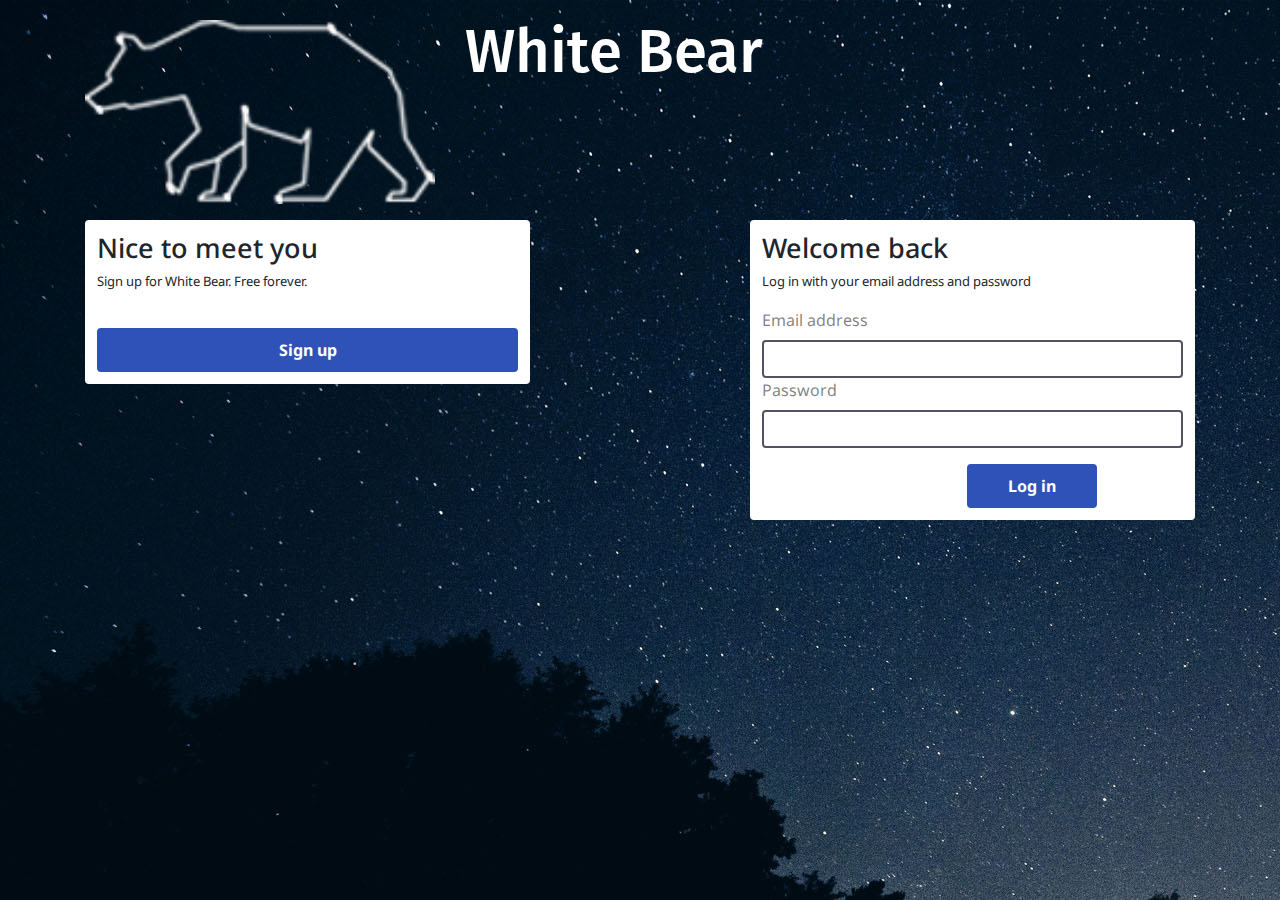
==== commit 0263c8d5: "added bootstrap is-invalid and more email check" ====
--- a/index.html
+++ b/index.html
@@ -49,12 +49,20 @@
 
                 <div class="d-flex flex-column">
                   <label class="text-black-50">Email address</label>
-                  <input id="lestGoEmailInput" type="email" />
+                  <input
+                    id="letsGoEmailInput"
+                    type="email"
+                    class="form-control"
+                  />
                   <label class="text-danger" id="letsGoEmailError"></label>
                 </div>
                 <div class="d-flex flex-column">
                   <label class="text-black-50">Create a password</label>
-                  <input id="letsGoPassword" type="password" />
+                  <input
+                    id="letsGoPassword"
+                    type="password"
+                    class="form-control"
+                  />
                   <label id="letsGoPasswordError" class="text-danger"></label>
                 </div>
                 <button
@@ -77,11 +85,11 @@
               <form action="./create-answer.html" class="d-flex flex-column">
                 <div class="d-flex flex-column">
                   <label class="text-black-50">Email address</label>
-                  <input type="email" />
+                  <input type="email" class="form-control" />
                 </div>
                 <div class="d-flex flex-column">
                   <label class="text-black-50">Password</label>
-                  <input type="password" />
+                  <input type="password" class="form-control" />
                 </div>
                 <button
                   type="submit"
@@ -97,6 +105,7 @@
       </div>
     </div>
     <script src="https://cdnjs.cloudflare.com/ajax/libs/jquery/3.5.1/jquery.min.js"></script>
+    <script src="./commonPasswords.js"></script>
     <script src="./main.js"></script>
   </body>
 </html>
